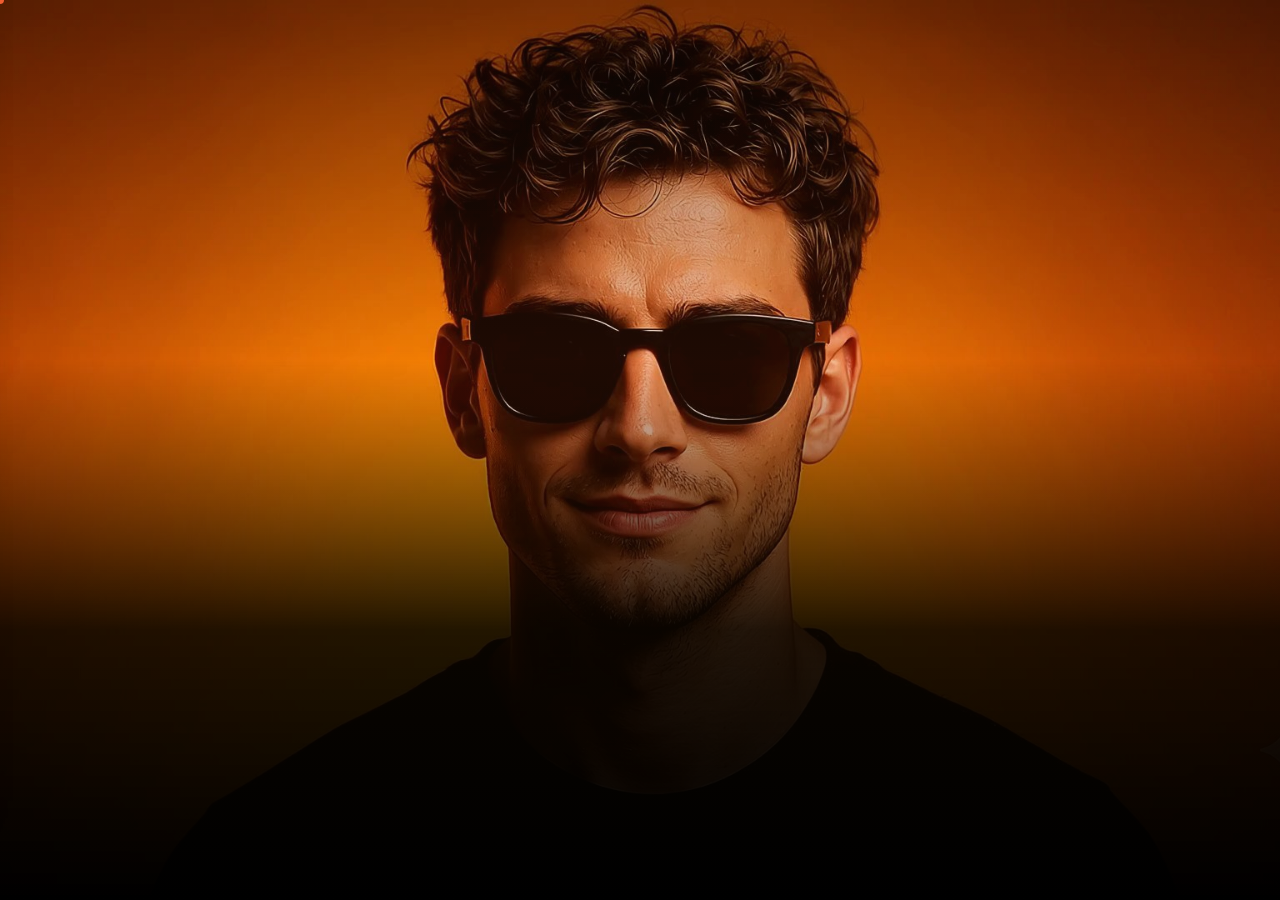
==== projects.html @ 96fbacb5 "Restore interactive live preview iframes for ScriptBazar Marketplace and Ganesh Portfolio cards" ====
<!DOCTYPE html>
<html lang="en">
<head>
    <meta charset="UTF-8">
    <meta name="viewport" content="width=device-width, initial-scale=1.0">
    <meta http-equiv="Content-Security-Policy" content="upgrade-insecure-requests">
    <meta name="theme-color" content="#f15d31">
    <title>All Projects & Engineering Archive — Ganesh Kumar | Full-Stack & UI/UX Specialist</title>
    
    <!-- Meta Descriptions & SEO -->
    <meta name="description" content="Explore the full engineering project archive of Ganesh Kumar (@scriptbazar). Featuring Next.js 15 Web Apps, Mobile Android Apps, E-Commerce Systems, and AI Utilities.">
    <meta name="author" content="Ganesh Kumar">
    <link rel="canonical" href="https://ganeshkumar-delta.vercel.app/projects.html">

    <!-- Open Graph / Social Media -->
    <meta property="og:type" content="website">
    <meta property="og:url" content="https://ganeshkumar-delta.vercel.app/projects.html">
    <meta property="og:title" content="All Projects & Engineering Archive — Ganesh Kumar">
    <meta property="og:description" content="Browse full-stack web platforms, mobile apps, e-commerce stores, and AI tools built by Ganesh Kumar.">
    <meta property="og:image" content="https://avatars.githubusercontent.com/u/118677513?v=4">

    <!-- Favicon -->
    <link rel="icon" href="data:image/svg+xml,<svg xmlns=%22http://www.w3.org/2000/svg%22 viewBox=%220 0 100 100%22><text y=%22.9em%22 font-size=%2290%22>🚀</text></svg>">
    <link rel="manifest" href="manifest.json">

    <!-- DNS Prefetch & Preconnect for High Performance -->
    <link rel="preconnect" href="https://fonts.googleapis.com">
    <link rel="preconnect" href="https://fonts.gstatic.com" crossorigin>
    <link href="https://fonts.googleapis.com/css2?family=Fira+Code:wght@400;500;600&family=Inter:wght@300;400;500;600;700&family=Oswald:wght@500;600;700&display=swap" rel="stylesheet">
    
    <!-- Main Design System Stylesheet -->
    <link rel="stylesheet" href="style.css">
</head>
<body>
    <!-- Top Canvas Frame Preloader Progress Bar -->
    <div id="frame-progress-bar"></div>

    <!-- Background Animation Layer -->
    <div class="animation-container">
        <canvas id="scroll-canvas"></canvas>
        <div class="bg-overlay"></div>
    </div>
    
    <!-- Custom Glowing Cursor -->
    <div class="custom-cursor-dot" id="cursor-dot"></div>
    <div class="custom-cursor-ring" id="cursor-ring">
        <span class="cursor-text" id="cursor-text">VIEW</span>
    <!-- Mobile Navigation Drawer -->
    <div class="mobile-nav-drawer" id="mobile-nav-drawer">
        <div class="mobile-drawer-header">
            <span class="drawer-logo">GANESHDEV</span>
            <button class="close-drawer-btn" id="close-drawer-btn" aria-label="Close Menu">&times;</button>
        </div>
        <div class="mobile-drawer-links">
            <a href="index.html#about" class="mobile-link"><svg viewBox="0 0 24 24"><path d="M20 21v-2a4 4 0 0 0-4-4H8a4 4 0 0 0-4 4v2"/><circle cx="12" cy="7" r="4"/></svg> About</a>
            <a href="index.html#services" class="mobile-link"><svg viewBox="0 0 24 24"><polygon points="12 2 2 7 12 12 22 7 12 2"/><polyline points="2 17 12 22 22 17"/><polyline points="2 12 12 17 22 12"/></svg> Services</a>
            <a href="index.html#skills" class="mobile-link"><svg viewBox="0 0 24 24"><polyline points="16 18 22 12 16 6"/><polyline points="8 6 2 12 8 18"/></svg> Skills</a>
            <a href="projects.html" class="mobile-link"><svg viewBox="0 0 24 24"><rect x="2" y="7" width="20" height="14" rx="2" ry="2"/><path d="M16 21V5a2 2 0 0 0-2-2h-4a2 2 0 0 0-2 2v16"/></svg> Projects</a>
            <a href="index.html#testimonials" class="mobile-link"><svg viewBox="0 0 24 24"><polygon points="12 2 15.09 8.26 22 9.27 17 14.14 18.18 21.02 12 17.77 5.82 21.02 7 14.14 2 9.27 8.91 8.26 12 2"/></svg> Testimonials</a>
            <a href="index.html#faq" class="mobile-link"><svg viewBox="0 0 24 24"><circle cx="12" cy="12" r="10"/><path d="M9.09 9a3 3 0 0 1 5.83 1c0 2-3 3-3 3"/><line x1="12" y1="17" x2="12.01" y2="17"/></svg> FAQ</a>
            <a href="index.html#contact" class="mobile-link"><svg viewBox="0 0 24 24"><path d="M4 4h16c1.1 0 2 .9 2 2v12c0 1.1-.9 2-2 2H4c-1.1 0-2-.9-2-2V6c0-1.1.9-2 2-2z"/><polyline points="22,6 12,13 2,6"/></svg> Contact</a>
        </div>
        <div style="margin-top: 2rem; padding-bottom: 2.5rem; display:flex; flex-direction:column; gap:1rem;">
            <a href="index.html#resume" class="btn btn-outline" id="mobile-resume-btn">Resume 📄</a>
            <button class="btn btn-primary open-modal-btn">Start a Project <span class="arrow">↗</span></button>
        </div>
    </div>

    <!-- Main Scrollable Content -->
    <main class="content">
        <!-- Navbar -->
        <nav class="navbar">
            <a href="index.html" class="logo">GANESHDEV</a>
            <div class="nav-pill">
                <a href="index.html#about" class="nav-link">About</a>
                <a href="index.html#services" class="nav-link">Services</a>
                <a href="index.html#skills" class="nav-link">Skills</a>
                <a href="projects.html" class="nav-link active">Projects</a>
                <a href="index.html#testimonials" class="nav-link">Testimonials</a>
                <a href="index.html#faq" class="nav-link">FAQ</a>
                <a href="index.html#contact" class="nav-link">Contact</a>
            </div>
            <div class="nav-actions">
                <a href="#resume" class="btn btn-outline magnetic-btn" id="resume-btn">Resume 📄</a>
                <button class="btn btn-primary open-modal-btn magnetic-btn">Start a Project <span class="arrow">↗</span></button>
                <button class="hamburger-btn" id="hamburger-btn" aria-label="Toggle Mobile Navigation">
                    <span></span><span></span><span></span>
                </button>
            </div>
        </nav>

        <!-- Projects Page Hero Section -->
        <section class="hero" style="margin-bottom: 2rem; padding-bottom: 2rem; text-align: center;">
            <div class="hero-top-text" style="text-align: center; margin-left: 0;">Engineering Archive</div>
            <h1 class="huge-title" style="font-size: clamp(3rem, 7vw, 5.5rem); margin-bottom: 1.5rem;">
                All Client Projects & <br><span class="gradient-text">Play Store Apps</span>
            </h1>
            <p style="max-width: 780px; margin: 0 auto 2.5rem auto; font-size: 1.15rem; color: #a1a1aa; line-height: 1.7;">
                Explore the complete production archive of <strong>16+ Web, Mobile & Chrome Extension Applications</strong> published by <strong>Ganesh Kumar (@scriptbazar)</strong>. Featuring official Chrome Web Store Extensions, Google Play Store Android Apps, and Next.js AI Platforms.
            </p>
            <div style="display: flex; justify-content: center; gap: 1rem; flex-wrap: wrap;">
                <a href="index.html" class="btn btn-outline magnetic-btn">← Back to Homepage</a>
                <a href="https://play.google.com/store/apps/dev?id=5426439440976989701" target="_blank" class="btn btn-primary magnetic-btn" style="text-decoration: none;">▶ Play Store Dev Profile ↗</a>
            </div>
        </section>

        <!-- Main Dedicated Projects Section -->
        <section id="projects-archive" class="projects-section" style="padding-top: 1rem;">
            <!-- Category Filter Tabs -->
            <div class="filter-container">
                <button class="filter-btn active" data-filter="all">All Projects</button>
                <button class="filter-btn" data-filter="web">Web Platforms</button>
                <button class="filter-btn" data-filter="extension">Chrome Extensions</button>
                <button class="filter-btn" data-filter="ecommerce">E-Commerce</button>
                <button class="filter-btn" data-filter="mobile">Mobile Apps</button>
                <button class="filter-btn" data-filter="ai">AI & Utilities</button>
            </div>

            <!-- Full Projects Archive Grid (10 Per Page Dynamic Pagination) -->
            <div class="projects-grid" id="paginated-projects-grid">
                <!-- Project: UniversalPay -->
                <div class="project-card tilt-card" data-category="web ecommerce">
                    <a href="https://universalpay-psi.vercel.app/" target="_blank" rel="noopener noreferrer" class="project-image-wrapper" style="background: linear-gradient(135deg, #0e7490, #1e1b4b); text-decoration: none;">
                        <div class="browser-mockup">
                            <div class="browser-header">
                                <div class="dots">
                                    <span class="dot-red"></span>
                                    <span class="dot-yellow"></span>
                                    <span class="dot-green"></span>
                                </div>
                                <div class="address-bar">https://universalpay-psi.vercel.app/</div>
                                <span class="external-link-btn">↗</span>
                            </div>
                            <div class="iframe-container">
                                <iframe src="https://universalpay-psi.vercel.app/" title="UniversalPay Payment Gateway Preview" loading="lazy" referrerpolicy="no-referrer" sandbox="allow-scripts allow-forms allow-popups allow-same-origin"></iframe>
                            </div>
                        </div>
                    </a>
                    <div class="project-info">
                        <h3><a href="https://universalpay-psi.vercel.app/" target="_blank" rel="noopener noreferrer" style="color: inherit; text-decoration: none;">UniversalPay — Hybrid Web3 & UPI Payment Gateway <span style="font-size: 1.2rem; color: #06b6d4;">↗</span></a></h3>
                        <p>Hybrid third-party payment gateway platform connecting Indian UPI payment rails (Paytm, PhonePe, GPay) with global crypto settlements (USDT, BTC, ETH).</p>
                        <span class="pill">Web3 & FinTech Payment Gateway</span>
                        <button class="btn-case-study" data-project="universalpay">View Case Study ↗</button>
                    </div>
                </div>

                <!-- Project: ScriptBazar -->
                <div class="project-card tilt-card" data-category="web ecommerce">
                    <a href="https://script-bazar.vercel.app/" target="_blank" rel="noopener noreferrer" class="project-image-wrapper" style="background: linear-gradient(135deg, #312e81, #1e1b4b); text-decoration: none;">
                        <div class="browser-mockup">
                            <div class="browser-header">
                                <div class="dots">
                                    <span class="dot-red"></span>
                                    <span class="dot-yellow"></span>
                                    <span class="dot-green"></span>
                                </div>
                                <div class="address-bar">https://script-bazar.vercel.app/</div>
                                <span class="external-link-btn">↗</span>
                            </div>
                            <div class="iframe-container">
                                <iframe src="https://script-bazar.vercel.app/" title="ScriptBazar Marketplace Preview" loading="lazy" referrerpolicy="no-referrer" sandbox="allow-scripts allow-forms allow-popups allow-same-origin"></iframe>
                            </div>
                        </div>
                    </a>
                    <div class="project-info">
                        <h3><a href="https://script-bazar.vercel.app/" target="_blank" rel="noopener noreferrer" style="color: inherit; text-decoration: none;">ScriptBazar — Source Code & Digital Store <span style="font-size: 1.2rem; color: #a855f7;">↗</span></a></h3>
                        <p>Digital marketplace & platform for premium developer scripts, web application source code, UI templates, and web assets.</p>
                        <span class="pill">E-Commerce & Digital Marketplace</span>
                        <button class="btn-case-study" data-project="scriptbazar-store">View Case Study ↗</button>
                    </div>
                </div>

                <!-- Project: Simple Invoice Generator -->
                <div class="project-card tilt-card" data-category="web ecommerce">
                    <a href="https://simpleinvoicegenerator-two.vercel.app/" target="_blank" rel="noopener noreferrer" class="project-image-wrapper" style="background: linear-gradient(135deg, #0f172a, #1e293b); text-decoration: none;">
                        <div class="browser-mockup">
                            <div class="browser-header">
                                <div class="dots">
                                    <span class="dot-red"></span>
                                    <span class="dot-yellow"></span>
                                    <span class="dot-green"></span>
                                </div>
                                <div class="address-bar">https://simpleinvoicegenerator-two.vercel.app/</div>
                                <span class="external-link-btn">↗</span>
                            </div>
                            <div class="iframe-container">
                                <iframe src="https://simpleinvoicegenerator-two.vercel.app/" title="Simple Invoice Generator Preview" loading="lazy" referrerpolicy="no-referrer" sandbox="allow-scripts allow-forms allow-popups allow-same-origin"></iframe>
                            </div>
                        </div>
                    </a>
                    <div class="project-info">
                        <h3><a href="https://simpleinvoicegenerator-two.vercel.app/" target="_blank" rel="noopener noreferrer" style="color: inherit; text-decoration: none;">Simple Invoice Generator — Billing & PDF Web App <span style="font-size: 1.2rem; color: #38bdf8;">↗</span></a></h3>
                        <p>Fast online invoice & receipt generator with instant PDF download, client management, tax calculation, and clean billing UI.</p>
                        <span class="pill">Web App & Finance</span>
                        <button class="btn-case-study" data-project="simple-invoice">View Case Study ↗</button>
                    </div>
                </div>

                <!-- Project 1: Toolify AI Web -->
                <div class="project-card tilt-card" data-category="web ai">
                    <a href="https://toolifyai.vercel.app/" target="_blank" rel="noopener noreferrer" class="project-image-wrapper" style="background: linear-gradient(135deg, #1e1b4b, #312e81); text-decoration: none;">
                        <div class="browser-mockup">
                            <div class="browser-header">
                                <div class="dots">
                                    <span class="dot-red"></span>
                                    <span class="dot-yellow"></span>
                                    <span class="dot-green"></span>
                                </div>
                                <div class="address-bar">https://toolifyai.vercel.app/</div>
                                <span class="external-link-btn">↗</span>
                            </div>
                            <div class="iframe-container">
                                <iframe src="https://toolifyai.vercel.app/" title="ToolifyAI Platform Preview" loading="lazy" referrerpolicy="no-referrer" sandbox="allow-scripts allow-forms allow-popups allow-same-origin"></iframe>
                            </div>
                        </div>
                    </a>
                    <div class="project-info">
                        <h3><a href="https://toolifyai.vercel.app/" target="_blank" rel="noopener noreferrer" style="color: inherit; text-decoration: none;">Toolify AI — Utilities Platform <span style="font-size: 1.2rem; color: #f15d31;">↗</span></a></h3>
                        <p>160+ Next-Gen AI & Web Utilities — Free AI generators, developer utilities, PDF & image tools.</p>
                        <span class="pill">AI & Web Development</span>
                        <button class="btn-case-study" data-project="toolify-web">View Case Study ↗</button>
                    </div>
                </div>

                <!-- Project 2: Ganesh Portfolio v2.0 -->
                <div class="project-card tilt-card" data-category="web">
                    <a href="https://ganeshkumar-delta.vercel.app/" target="_blank" rel="noopener noreferrer" class="project-image-wrapper" style="background: linear-gradient(135deg, #18181b, #09090b); text-decoration: none;">
                        <div class="browser-mockup">
                            <div class="browser-header">
                                <div class="dots">
                                    <span class="dot-red"></span>
                                    <span class="dot-yellow"></span>
                                    <span class="dot-green"></span>
                                </div>
                                <div class="address-bar">https://ganeshkumar-delta.vercel.app/</div>
                                <span class="external-link-btn">↗</span>
                            </div>
                            <div class="iframe-container">
                                <iframe src="https://ganeshkumar-delta.vercel.app/" title="Ganesh Portfolio v2.0 Live Preview" loading="lazy" referrerpolicy="no-referrer" sandbox="allow-scripts allow-forms allow-popups allow-same-origin"></iframe>
                            </div>
                        </div>
                    </a>
                    <div class="project-info">
                        <h3><a href="https://ganeshkumar-delta.vercel.app/" target="_blank" rel="noopener noreferrer" style="color: inherit; text-decoration: none;">Ganesh Portfolio v2.0 Engine <span style="font-size: 1.2rem; color: #f15d31;">↗</span></a></h3>
                        <p>Ultra-fast glassmorphic developer portfolio built with PWA offline caching, custom GPU animations, and 100/100 Google Web Vitals.</p>
                        <span class="pill">Web Development & PWA</span>
                        <button class="btn-case-study" data-project="ganesh-portfolio">View Case Study ↗</button>
                    </div>
                </div>

                <!-- Project 3: Mashala Ghar -->
                <div class="project-card tilt-card" data-category="web ecommerce">
                    <a href="https://mashalaghar.vercel.app/" target="_blank" rel="noopener noreferrer" class="project-image-wrapper" style="background: linear-gradient(135deg, #431407, #180501); text-decoration: none;">
                        <div class="browser-mockup">
                            <div class="browser-header">
                                <div class="dots">
                                    <span class="dot-red"></span>
                                    <span class="dot-yellow"></span>
                                    <span class="dot-green"></span>
                                </div>
                                <div class="address-bar">https://mashalaghar.vercel.app/</div>
                                <span class="external-link-btn">↗</span>
                            </div>
                            <div class="iframe-container">
                                <iframe src="https://mashalaghar.vercel.app/" title="Mashala Ghar Web App Preview" loading="lazy" referrerpolicy="no-referrer" sandbox="allow-scripts allow-forms allow-popups allow-same-origin"></iframe>
                            </div>
                        </div>
                    </a>
                    <div class="project-info">
                        <h3><a href="https://mashalaghar.vercel.app/" target="_blank" rel="noopener noreferrer" style="color: inherit; text-decoration: none;">Mashala Ghar — E-Commerce & Food Web App <span style="font-size: 1.2rem; color: #f15d31;">↗</span></a></h3>
                        <p>Ultra-fast E-Commerce & Food ordering web application built with TypeScript, modern glassmorphism design, and instant checkout.</p>
                        <span class="pill">E-Commerce & Full-Stack</span>
                        <button class="btn-case-study" data-project="mashala-ghar">View Case Study ↗</button>
                    </div>
                </div>

                <!-- Project 4: M.R. Co-Spice -->
                <div class="project-card tilt-card" data-category="web ecommerce">
                    <a href="https://m-r-co-spice.vercel.app/" target="_blank" rel="noopener noreferrer" class="project-image-wrapper" style="background: linear-gradient(135deg, #7c2d12, #1c0500); text-decoration: none;">
                        <div class="browser-mockup">
                            <div class="browser-header">
                                <div class="dots">
                                    <span class="dot-red"></span>
                                    <span class="dot-yellow"></span>
                                    <span class="dot-green"></span>
                                </div>
                                <div class="address-bar">https://m-r-co-spice.vercel.app/</div>
                                <span class="external-link-btn">↗</span>
                            </div>
                            <div class="iframe-container">
                                <iframe src="https://m-r-co-spice.vercel.app/" title="M.R. Co-Spice Web Platform Preview" loading="lazy" referrerpolicy="no-referrer" sandbox="allow-scripts allow-forms allow-popups allow-same-origin"></iframe>
                            </div>
                        </div>
                    </a>
                    <div class="project-info">
                        <h3><a href="https://m-r-co-spice.vercel.app/" target="_blank" rel="noopener noreferrer" style="color: inherit; text-decoration: none;">M.R. Co-Spice — Premium Spices E-Commerce <span style="font-size: 1.2rem; color: #f15d31;">↗</span></a></h3>
                        <p>Enterprise Spices & Organic Foods E-Commerce web system with interactive product showcase, cart management, and seamless order checkout.</p>
                        <span class="pill">E-Commerce & Web Platform</span>
                        <button class="btn-case-study" data-project="mr-co-spice">View Case Study ↗</button>
                    </div>
                </div>

                <!-- Project 5: Toolify AI Android App -->
                <div class="project-card tilt-card" data-category="mobile ai">
                    <a href="https://play.google.com/store/apps/details?id=com.toolifyai.official.app" target="_blank" rel="noopener noreferrer" class="project-image-wrapper" style="background: linear-gradient(135deg, #064e3b, #022c22); text-decoration: none;">
                        <div class="phone-mockup">
                            <div class="phone-speaker"></div>
                            <div class="phone-screen-content">
                                <div>
                                    <div class="phone-app-icon">🤖</div>
                                    <div class="phone-app-title">Toolify AI</div>
                                    <div class="phone-app-developer">Official Android App</div>
                                </div>
                                <div class="phone-store-badge">
                                    <span>▶</span> Google Play Store
                                </div>
                                <div class="phone-install-btn">
                                    <span>Get on Play Store</span> ↗
                                </div>
                            </div>
                        </div>
                    </a>
                    <div class="project-info">
                        <h3><a href="https://play.google.com/store/apps/details?id=com.toolifyai.official.app" target="_blank" rel="noopener noreferrer" style="color: inherit; text-decoration: none;">Toolify AI — Official Android App <span style="font-size: 1.2rem; color: #10b981;">↗</span></a></h3>
                        <p>160+ Free AI Generators & Utilities on Android — Instant mobile access to smart developer tools.</p>
                        <span class="pill">Mobile App Development</span>
                        <button class="btn-case-study" data-project="toolify-app">View Case Study ↗</button>
                    </div>
                </div>

                <!-- Project 6: HabitFlow App -->
                <div class="project-card tilt-card" data-category="mobile">
                    <a href="https://play.google.com/store/apps/details?id=com.habittracker.scriptbazar.app" target="_blank" rel="noopener noreferrer" class="project-image-wrapper" style="background: linear-gradient(135deg, #1e1b4b, #311b92); text-decoration: none;">
                        <div class="phone-mockup">
                            <div class="phone-speaker"></div>
                            <div class="phone-screen-content">
                                <div>
                                    <div class="phone-app-icon" style="background: linear-gradient(135deg, #6366f1, #4f46e5);">🔥</div>
                                    <div class="phone-app-title">HabitFlow</div>
                                    <div class="phone-app-developer">Habit Tracker App</div>
                                </div>
                                <div class="phone-store-badge">
                                    <span>▶</span> Google Play Store
                                </div>
                                <div class="phone-install-btn" style="background: #4f46e5;">
                                    <span>Get on Play Store</span> ↗
                                </div>
                            </div>
                        </div>
                    </a>
                    <div class="project-info">
                        <h3><a href="https://play.google.com/store/apps/details?id=com.habittracker.scriptbazar.app" target="_blank" rel="noopener noreferrer" style="color: inherit; text-decoration: none;">HabitFlow — Habit Tracker & Consistency App <span style="font-size: 1.2rem; color: #6366f1;">↗</span></a></h3>
                        <p>Consistency building & daily habit tracking Android app with streak analytics, smart reminders, and offline cloud sync.</p>
                        <span class="pill">Mobile App & Productivity</span>
                        <button class="btn-case-study" data-project="habitflow">View Case Study ↗</button>
                    </div>
                </div>

                <!-- Project 7: SpendWise App -->
                <div class="project-card tilt-card" data-category="mobile">
                    <a href="https://play.google.com/store/apps/details?id=com.spendwise.scriptbazar.app" target="_blank" rel="noopener noreferrer" class="project-image-wrapper" style="background: linear-gradient(135deg, #065f46, #022c22); text-decoration: none;">
                        <div class="phone-mockup">
                            <div class="phone-speaker"></div>
                            <div class="phone-screen-content">
                                <div>
                                    <div class="phone-app-icon" style="background: linear-gradient(135deg, #10b981, #059669);">💳</div>
                                    <div class="phone-app-title">SpendWise</div>
                                    <div class="phone-app-developer">Expense Tracker</div>
                                </div>
                                <div class="phone-store-badge">
                                    <span>▶</span> Google Play Store
                                </div>
                                <div class="phone-install-btn" style="background: #059669;">
                                    <span>Get on Play Store</span> ↗
                                </div>
                            </div>
                        </div>
                    </a>
                    <div class="project-info">
                        <h3><a href="https://play.google.com/store/apps/details?id=com.spendwise.scriptbazar.app" target="_blank" rel="noopener noreferrer" style="color: inherit; text-decoration: none;">SpendWise — Personal Expense Manager <span style="font-size: 1.2rem; color: #10b981;">↗</span></a></h3>
                        <p>Personal finance tracking app with category charts, monthly budgeting goals, recurring bills management, and multi-currency support.</p>
                        <span class="pill">Mobile App & Finance</span>
                        <button class="btn-case-study" data-project="spendwise">View Case Study ↗</button>
                    </div>
                </div>

                <!-- Project 8: Geeta Saar App -->
                <div class="project-card tilt-card" data-category="mobile">
                    <a href="https://play.google.com/store/apps/details?id=com.geetasaar.scriptbazar.app" target="_blank" rel="noopener noreferrer" class="project-image-wrapper" style="background: linear-gradient(135deg, #7c2d12, #451a03); text-decoration: none;">
                        <div class="phone-mockup">
                            <div class="phone-speaker"></div>
                            <div class="phone-screen-content">
                                <div>
                                    <div class="phone-app-icon" style="background: linear-gradient(135deg, #f59e0b, #d97706);">🕉️</div>
                                    <div class="phone-app-title">Geeta Saar</div>
                                    <div class="phone-app-developer">Daily Shlok & Meaning</div>
                                </div>
                                <div class="phone-store-badge">
                                    <span>▶</span> Google Play Store
                                </div>
                                <div class="phone-install-btn" style="background: #d97706;">
                                    <span>Get on Play Store</span> ↗
                                </div>
                            </div>
                        </div>
                    </a>
                    <div class="project-info">
                        <h3><a href="https://play.google.com/store/apps/details?id=com.geetasaar.scriptbazar.app" target="_blank" rel="noopener noreferrer" style="color: inherit; text-decoration: none;">Geeta Saar — Daily Shlok & Meaning App <span style="font-size: 1.2rem; color: #f59e0b;">↗</span></a></h3>
                        <p>Spiritual & educational Android app offering Shrimad Bhagavad Gita verses, audio recitation, Hindi/English translations, and daily bookmarking.</p>
                        <span class="pill">Mobile App & Lifestyle</span>
                        <button class="btn-case-study" data-project="geeta-saar">View Case Study ↗</button>
                    </div>
                </div>

                <!-- Project 9: Animation Hub App -->
                <div class="project-card tilt-card" data-category="mobile web">
                    <a href="https://play.google.com/store/apps/details?id=com.animationhub.scriptbazar.app" target="_blank" rel="noopener noreferrer" class="project-image-wrapper" style="background: linear-gradient(135deg, #701a75, #4c0519); text-decoration: none;">
                        <div class="phone-mockup">
                            <div class="phone-speaker"></div>
                            <div class="phone-screen-content">
                                <div>
                                    <div class="phone-app-icon" style="background: linear-gradient(135deg, #c084fc, #a855f7);">✨</div>
                                    <div class="phone-app-title">Animation Hub</div>
                                    <div class="phone-app-developer">Developer Motion Library</div>
                                </div>
                                <div class="phone-store-badge">
                                    <span>▶</span> Google Play Store
                                </div>
                                <div class="phone-install-btn" style="background: #a855f7;">
                                    <span>Get on Play Store</span> ↗
                                </div>
                            </div>
                        </div>
                    </a>
                    <div class="project-info">
                        <h3><a href="https://play.google.com/store/apps/details?id=com.animationhub.scriptbazar.app" target="_blank" rel="noopener noreferrer" style="color: inherit; text-decoration: none;">Animation Hub — Loaders & Motion Library <span style="font-size: 1.2rem; color: #c084fc;">↗</span></a></h3>
                        <p>Developer motion UI toolkit featuring 100+ CSS, Lottie & WebGL loading animations with instant code snippet exporter.</p>
                        <span class="pill">UI/UX & Developer Tools</span>
                        <button class="btn-case-study" data-project="animation-hub">View Case Study ↗</button>
                    </div>
                </div>

                <!-- Project 10: ContactSync App -->
                <div class="project-card tilt-card" data-category="mobile">
                    <a href="https://play.google.com/store/apps/details?id=com.ContactSync.scriptbazar.app" target="_blank" rel="noopener noreferrer" class="project-image-wrapper" style="background: linear-gradient(135deg, #1e293b, #0f172a); text-decoration: none;">
                        <div class="phone-mockup">
                            <div class="phone-speaker"></div>
                            <div class="phone-screen-content">
                                <div>
                                    <div class="phone-app-icon" style="background: linear-gradient(135deg, #38bdf8, #0284c7);">📇</div>
                                    <div class="phone-app-title">ContactSync</div>
                                    <div class="phone-app-developer">Import & Export Utility</div>
                                </div>
                                <div class="phone-store-badge">
                                    <span>▶</span> Google Play Store
                                </div>
                                <div class="phone-install-btn" style="background: #0284c7;">
                                    <span>Get on Play Store</span> ↗
                                </div>
                            </div>
                        </div>
                    </a>
                    <div class="project-info">
                        <h3><a href="https://play.google.com/store/apps/details?id=com.ContactSync.scriptbazar.app" target="_blank" rel="noopener noreferrer" style="color: inherit; text-decoration: none;">ContactSync — Import & Export Utility <span style="font-size: 1.2rem; color: #38bdf8;">↗</span></a></h3>
                        <p>Fast contacts backup, VCF/CSV converter, and cross-platform contacts transfer utility for Android users.</p>
                        <span class="pill">Mobile Utility & Tools</span>
                        <button class="btn-case-study" data-project="contactsync">View Case Study ↗</button>
                    </div>
                </div>

                <!-- Project 11: NoteFlow App -->
                <div class="project-card tilt-card" data-category="mobile ai">
                    <a href="https://play.google.com/store/apps/details?id=com.noteflow.android.app" target="_blank" rel="noopener noreferrer" class="project-image-wrapper" style="background: linear-gradient(135deg, #1e3a8a, #0f172a); text-decoration: none;">
                        <div class="phone-mockup">
                            <div class="phone-speaker"></div>
                            <div class="phone-screen-content">
                                <div>
                                    <div class="phone-app-icon" style="background: linear-gradient(135deg, #60a5fa, #2563eb);">📝</div>
                                    <div class="phone-app-title">NoteFlow</div>
                                    <div class="phone-app-developer">Private AI Notes App</div>
                                </div>
                                <div class="phone-store-badge">
                                    <span>▶</span> Google Play Store
                                </div>
                                <div class="phone-install-btn" style="background: #2563eb;">
                                    <span>Get on Play Store</span> ↗
                                </div>
                            </div>
                        </div>
                    </a>
                    <div class="project-info">
                        <h3><a href="https://play.google.com/store/apps/details?id=com.noteflow.android.app" target="_blank" rel="noopener noreferrer" style="color: inherit; text-decoration: none;">NoteFlow — Private AI Notes App <span style="font-size: 1.2rem; color: #60a5fa;">↗</span></a></h3>
                        <p>Encrypted Android note-taking app featuring Markdown editing, AI text summaries, tag organization, and biometrics lock.</p>
                        <span class="pill">Mobile App & Productivity</span>
                        <button class="btn-case-study" data-project="noteflow">View Case Study ↗</button>
                    </div>
                </div>

                <!-- Project 15: ColorPro Extension -->
                <div class="project-card tilt-card" data-category="web extension ai">
                    <a href="https://chromewebstore.google.com/detail/npfhebodccjmikigpgndgibenaijpgpo" target="_blank" rel="noopener noreferrer" class="project-image-wrapper" style="background: linear-gradient(135deg, #1e1b4b, #312e81); text-decoration: none;">
                        <div class="extension-mockup" style="display: flex; flex-direction: column; height: 100%; width: 100%; padding: 1.5rem; justify-content: space-between; box-sizing: border-box;">
                            <div style="display: flex; align-items: center; justify-content: space-between;">
                                <div style="display: flex; align-items: center; gap: 0.4rem; background: rgba(255,255,255,0.08); padding: 0.35rem 0.75rem; border-radius: 2rem; border: 1px solid rgba(255,255,255,0.15); font-size: 0.75rem; color: #cbd5e1;">
                                    <svg width="14" height="14" viewBox="0 0 24 24" fill="none" stroke="currentColor" stroke-width="2" stroke-linecap="round" stroke-linejoin="round" style="display:inline-block; vertical-align:middle;">
                                        <circle cx="12" cy="12" r="10"></circle>
                                        <circle cx="12" cy="12" r="4"></circle>
                                        <line x1="21.17" y1="8" x2="12" y2="8"></line>
                                        <line x1="3.95" y1="6.06" x2="8.54" y2="14"></line>
                                        <line x1="10.88" y1="21.94" x2="15.46" y2="14"></line>
                                    </svg>
                                    <span>Chrome Web Store</span>
                                </div>
                                <span style="font-size: 0.75rem; color: #22c55e; background: rgba(34,197,94,0.12); padding: 0.2rem 0.6rem; border-radius: 1rem; border: 1px solid rgba(34,197,94,0.3); font-weight: 600;">Official Extension</span>
                            </div>
                            <div style="text-align: center; margin: 0.8rem 0;">
                                <div style="width: 64px; height: 64px; margin: 0 auto 0.6rem; background: linear-gradient(135deg, #ec4899, #8b5cf6, #3b82f6); border-radius: 1.2rem; display: flex; align-items: center; justify-content: center; font-size: 2rem; box-shadow: 0 10px 25px rgba(236,72,153,0.35); border: 2px solid rgba(255,255,255,0.2);">
                                    🎨
                                </div>
                                <div style="font-size: 1.15rem; font-weight: 700; color: #fff; letter-spacing: -0.02em;">ColorPro</div>
                                <div style="font-size: 0.8rem; color: #94a3b8; margin-top: 0.2rem;">Advanced Color Picker &amp; Page Analyzer</div>
                            </div>
                            <div style="background: linear-gradient(135deg, #ec4899, #8b5cf6); color: #fff; padding: 0.65rem 1rem; border-radius: 0.75rem; font-size: 0.82rem; font-weight: 600; text-align: center; display: flex; align-items: center; justify-content: center; gap: 0.4rem; box-shadow: 0 4px 15px rgba(236,72,153,0.3);">
                                <span>Get on Web Store</span> ↗
                            </div>
                        </div>
                    </a>
                    <div class="project-info">
                        <h3><a href="https://chromewebstore.google.com/detail/npfhebodccjmikigpgndgibenaijpgpo" target="_blank" rel="noopener noreferrer" style="color: inherit; text-decoration: none;">ColorPro — Advanced Color Picker &amp; Page Analyzer <span style="font-size: 1.2rem; color: #ec4899;">↗</span></a></h3>
                        <p>All-in-one developer &amp; designer toolkit for sampling colors, DOM element inspection, WCAG 2.1 contrast checking, and live CSS gradient creation.</p>
                        <span class="pill">Chrome Extension • Developer Tools</span>
                        <button class="btn-case-study" data-project="colorpro-extension">View Details ↗</button>
                    </div>
                </div>

                <!-- Project 16: FlowAuto Pro Extension -->
                <div class="project-card tilt-card" data-category="web extension ai">
                    <a href="https://chromewebstore.google.com/detail/fdmmdfebhcpljalclnalknkngllchcii" target="_blank" rel="noopener noreferrer" class="project-image-wrapper" style="background: linear-gradient(135deg, #064e3b, #022c22); text-decoration: none;">
                        <div class="extension-mockup" style="display: flex; flex-direction: column; height: 100%; width: 100%; padding: 1.5rem; justify-content: space-between; box-sizing: border-box;">
                            <div style="display: flex; align-items: center; justify-content: space-between;">
                                <div style="display: flex; align-items: center; gap: 0.4rem; background: rgba(255,255,255,0.08); padding: 0.35rem 0.75rem; border-radius: 2rem; border: 1px solid rgba(255,255,255,0.15); font-size: 0.75rem; color: #cbd5e1;">
                                    <svg width="14" height="14" viewBox="0 0 24 24" fill="none" stroke="currentColor" stroke-width="2" stroke-linecap="round" stroke-linejoin="round" style="display:inline-block; vertical-align:middle;">
                                        <circle cx="12" cy="12" r="10"></circle>
                                        <circle cx="12" cy="12" r="4"></circle>
                                        <line x1="21.17" y1="8" x2="12" y2="8"></line>
                                        <line x1="3.95" y1="6.06" x2="8.54" y2="14"></line>
                                        <line x1="10.88" y1="21.94" x2="15.46" y2="14"></line>
                                    </svg>
                                    <span>Chrome Web Store</span>
                                </div>
                                <span style="font-size: 0.75rem; color: #10b981; background: rgba(16,185,129,0.12); padding: 0.2rem 0.6rem; border-radius: 1rem; border: 1px solid rgba(16,185,129,0.3); font-weight: 600;">Official Extension</span>
                            </div>
                            <div style="text-align: center; margin: 0.8rem 0;">
                                <div style="width: 64px; height: 64px; margin: 0 auto 0.6rem; background: linear-gradient(135deg, #10b981, #059669, #047857); border-radius: 1.2rem; display: flex; align-items: center; justify-content: center; font-size: 2rem; box-shadow: 0 10px 25px rgba(16,185,129,0.35); border: 2px solid rgba(255,255,255,0.2);">
                                    ⚡
                                </div>
                                <div style="font-size: 1.15rem; font-weight: 700; color: #fff; letter-spacing: -0.02em;">FlowAuto Pro</div>
                                <div style="font-size: 0.8rem; color: #94a3b8; margin-top: 0.2rem;">Bulk Generator for Flow AI</div>
                            </div>
                            <div style="background: linear-gradient(135deg, #10b981, #059669); color: #fff; padding: 0.65rem 1rem; border-radius: 0.75rem; font-size: 0.82rem; font-weight: 600; text-align: center; display: flex; align-items: center; justify-content: center; gap: 0.4rem; box-shadow: 0 4px 15px rgba(16,185,129,0.3);">
                                <span>Get on Web Store</span> ↗
                            </div>
                        </div>
                    </a>
                    <div class="project-info">
                        <h3><a href="https://chromewebstore.google.com/detail/fdmmdfebhcpljalclnalknkngllchcii" target="_blank" rel="noopener noreferrer" style="color: inherit; text-decoration: none;">FlowAuto Pro — Bulk Generator for Flow AI <span style="font-size: 1.2rem; color: #10b981;">↗</span></a></h3>
                        <p>High-speed bulk prompt queue automation engine for Google Flow AI with multi-tab parallel generation, multi-account quota failover, and auto-export.</p>
                        <span class="pill">Chrome Extension • AI Automation</span>
                        <button class="btn-case-study" data-project="flowauto-extension">View Details ↗</button>
                    </div>
                </div>
            </div>

            <!-- Dynamic Pagination Bar (10 Items Per Page Max) -->
            <div class="pagination-wrapper" id="projects-pagination">
                <div class="pagination-status" id="pagination-status">Showing 1–10 of 14 Projects</div>
                <div class="pagination-controls">
                    <button class="pagination-btn prev-btn" id="pagination-prev" disabled>◄ Prev</button>
                    <div class="pagination-pages" id="pagination-pages-list"></div>
                    <button class="pagination-btn next-btn" id="pagination-next">Next ►</button>
                </div>
            </div>
        </section>

        <!-- Footer -->
        <footer class="site-footer">
            <div class="footer-content">
                <p>&copy; 2026 Ganesh Kumar. All rights reserved.</p>
                <div class="footer-links">
                    <a href="https://linkedin.com" target="_blank">LinkedIn</a>
                    <a href="https://twitter.com" target="_blank">Twitter</a>
                    <a href="https://github.com/scriptbazar/" target="_blank">GitHub</a>
                    <a href="mailto:scriptbazar76@gmail.com">Email</a>
                </div>
            </div>
        </footer>
    </main>

    <!-- Hire Me Modal -->
    <div class="modal-overlay" id="hire-modal">
        <div class="modal-card">
            <button class="close-modal-btn" aria-label="Close Modal">&times;</button>
            <div class="modal-header">
                <span class="badge"><span class="dot"></span> Let's Work Together</span>
                <h2>Start Your Project</h2>
                <p>Fill out the details below and I will respond with a custom proposal within 24 hours.</p>
            </div>
            <form id="project-proposal-form" action="https://formspree.io/f/scriptbazar76@gmail.com" method="POST">
                <div class="form-group">
                    <label for="modal-name">Your Name</label>
                    <input type="text" id="modal-name" name="name" placeholder="John Doe" required>
                </div>
                <div class="form-group">
                    <label for="modal-email">Email Address</label>
                    <input type="email" id="modal-email" name="email" placeholder="john@example.com" required>
                </div>
                <div class="form-group">
                    <label for="modal-service">Service Needed</label>
                    <select id="modal-service" name="service" required>
                        <option value="Full-Stack Web App">Full-Stack Web Application</option>
                        <option value="Mobile App (Android/iOS)">Mobile App (Android/iOS)</option>
                        <option value="AI Integration & Automation">AI Integration & Automation</option>
                        <option value="UI/UX & Speed Optimization">UI/UX & Speed Optimization</option>
                    </select>
                </div>
                <div class="form-group">
                    <label>Estimated Budget</label>
                    <div class="chip-options">
                        <span class="chip active" tabindex="0" role="button" aria-pressed="true" data-value="$1,000 - $3,000">$1k - $3k</span>
                        <span class="chip" tabindex="0" role="button" aria-pressed="false" data-value="$3,000 - $5,000">$3k - $5k</span>
                        <span class="chip" tabindex="0" role="button" aria-pressed="false" data-value="$5,000+">$5k+</span>
                    </div>
                    <input type="hidden" id="modal-budget" name="budget" value="$1,000 - $3,000">
                </div>
                <div class="form-group">
                    <label for="modal-message">Project Description</label>
                    <textarea id="modal-message" name="message" rows="3" placeholder="Briefly describe your project requirements and timeline..." required></textarea>
                </div>
                <div style="display: flex; gap: 0.8rem; margin-top: 1.2rem; flex-wrap: wrap;">
                    <button type="submit" class="btn btn-primary modal-submit-btn" style="flex: 1; min-width: 180px;">Send Proposal 🚀</button>
                    <button type="button" id="modal-whatsapp-direct-btn" class="btn whatsapp-btn" style="flex: 1; min-width: 180px; display: inline-flex; align-items: center; justify-content: center; gap: 0.5rem; border-radius: 2rem; font-size: 0.92rem; text-decoration: none; cursor: pointer; border: none; padding: 0.8rem 1.2rem;">
                        <span>💬 Chat on WhatsApp ↗</span>
                    </button>
                </div>
            </form>
        </div>
    </div>

    <!-- Case Study Modal -->
    <div class="modal-overlay" id="case-study-modal">
        <div class="modal-card case-study-card">
            <button class="close-modal-btn" aria-label="Close Modal">&times;</button>
            <div id="case-study-content"></div>
        </div>
    </div>

    <!-- Toast Notification -->
    <div class="toast" id="toast-message">Message sent successfully! I will reply within 24 hours.</div>

    <!-- Bottom Floating Dock Bar Container (Side-by-Side in One Horizontal Line) -->
    <div class="bottom-dock-bar-container" id="bottom-dock-container">
        <!-- Floating Quick Action Dock -->
        <div class="floating-dock-wrapper" id="floating-dock">
            <a href="https://wa.me/91706008603?text=Hi%20Ganesh,%20I%20saw%20your%20portfolio%20and%20projects%20(like%20FlowAuto%20Pro%20/%20UniversalPay).%20I%20would%20like%20to%20discuss%20building%20a%20web/mobile%20app%20project%20with%20you." target="_blank" class="dock-item" title="Quick WhatsApp Chat">
                <span class="dock-icon">
                    <svg width="17" height="17" viewBox="0 0 24 24" fill="currentColor">
                        <path d="M17.472 14.382c-.301-.15-1.782-.88-2.059-.98-.276-.1-.477-.15-.678.15-.201.3-.778.98-.954 1.181-.176.2-.352.226-.653.075s-1.271-.469-2.42-1.493c-.894-.798-1.498-1.784-1.674-2.085-.176-.3-.019-.462.132-.612.136-.135.301-.35.452-.525.15-.176.201-.301.301-.502.1-.2.05-.376-.025-.526-.075-.15-.678-1.633-.929-2.238-.244-.589-.493-.509-.678-.518-.176-.009-.377-.01-.578-.01s-.527.075-.804.376c-.276.301-1.055 1.03-1.055 2.511 0 1.481 1.08 2.91 1.231 3.111.15.201 2.125 3.245 5.148 4.551.719.311 1.281.497 1.719.636.722.229 1.379.197 1.9.12.58-.087 1.782-.729 2.033-1.433.251-.703.251-1.306.176-1.432-.075-.126-.276-.201-.577-.351zM12.042 2C6.516 2 2.028 6.488 2.028 12.014c0 1.765.46 3.489 1.334 5.006L2 22.5l5.632-1.312c1.464.798 3.116 1.22 4.41 1.22 5.526 0 10.014-4.488 10.014-10.014C22.056 6.488 17.568 2 12.042 2zm0 18.286c-1.539 0-3.045-.414-4.354-1.197l-.312-.185-3.238.753.864-3.155-.203-.323c-.86-1.368-1.315-2.956-1.315-4.584 0-4.568 3.717-8.285 8.285-8.285 4.568 0 8.285 3.717 8.285 8.285 0 4.568-3.717 8.286-8.285 8.286z"/>
                    </svg>
                </span>
                <span class="dock-tooltip">WhatsApp</span>
            </a>
            <a href="mailto:scriptbazar76@gmail.com" class="dock-item" id="dock-email-btn" title="Email Ganesh">
                <span class="dock-icon">
                    <svg width="17" height="17" viewBox="0 0 24 24" fill="none" stroke="currentColor" stroke-width="2" stroke-linecap="round" stroke-linejoin="round">
                        <path d="M4 4h16c1.1 0 2 .9 2 2v12c0 1.1-.9 2-2 2H4c-1.1 0-2-.9-2-2V6c0-1.1.9-2 2-2z"/>
                        <polyline points="22,6 12,13 2,6"/>
                    </svg>
                </span>
                <span class="dock-tooltip">Email</span>
            </a>
            <a href="https://github.com/scriptbazar/" target="_blank" class="dock-item" title="GitHub Profile">
                <span class="dock-icon">
                    <svg width="17" height="17" viewBox="0 0 24 24" fill="currentColor">
                        <path fill-rule="evenodd" clip-rule="evenodd" d="M12 2C6.477 2 2 6.484 2 12.017c0 4.425 2.865 8.18 6.839 9.504.5.092.682-.217.682-.483 0-.237-.008-.868-.013-1.703-2.782.605-3.369-1.343-3.369-1.343-.454-1.158-1.11-1.466-1.11-1.466-.908-.62.069-.608.069-.608 1.003.07 1.53 1.032 1.53 1.032.892 1.53 2.341 1.088 2.91.832.092-.647.35-1.088.636-1.338-2.22-.253-4.555-1.113-4.555-4.951 0-1.093.39-1.988 1.029-2.688-.103-.253-.446-1.272.098-2.65 0 0 .84-.27 2.75 1.026A9.564 9.564 0 0112 6.844c.85.004 1.705.115 2.504.337 1.909-1.296 2.747-1.027 2.747-1.027.546 1.379.202 2.398.1 2.651.64.7 1.028 1.595 1.028 2.688 0 3.848-2.339 4.695-4.566 4.943.359.309.678.92.678 1.855 0 1.338-.012 2.419-.012 2.747 0 .268.18.58.688.482A10.019 10.019 0 0022 12.017C22 6.484 17.522 2 12 2z"/>
                    </svg>
                </span>
                <span class="dock-tooltip">GitHub</span>
            </a>
            <a href="index.html#resume" class="dock-item" id="dock-resume-btn" title="Download CV">
                <span class="dock-icon">
                    <svg width="17" height="17" viewBox="0 0 24 24" fill="none" stroke="currentColor" stroke-width="2" stroke-linecap="round" stroke-linejoin="round">
                        <path d="M14 2H6a2 2 0 0 0-2 2v16a2 2 0 0 0 2 2h12a2 2 0 0 0 2-2V8z"/>
                        <polyline points="14 2 14 8 20 8"/>
                        <line x1="16" y1="13" x2="8" y2="13"/>
                        <line x1="16" y1="17" x2="8" y2="17"/>
                        <polyline points="10 9 9 9 8 9"/>
                    </svg>
                </span>
                <span class="dock-tooltip">Resume</span>
            </a>
            <button class="dock-item desktop-only-dock" id="dock-game-btn" title="Play Bug Blaster">
                <span class="dock-icon">
                    <svg width="17" height="17" viewBox="0 0 24 24" fill="none" stroke="currentColor" stroke-width="2" stroke-linecap="round" stroke-linejoin="round">
                        <line x1="6" y1="12" x2="10" y2="12"/>
                        <line x1="8" y1="10" x2="8" y2="14"/>
                        <line x1="15" y1="13" x2="15.01" y2="13"/>
                        <line x1="18" y1="11" x2="18.01" y2="11"/>
                        <rect x="2" y="6" width="20" height="12" rx="6"/>
                    </svg>
                </span>
                <span class="dock-tooltip">Arcade</span>
            </button>
            <button class="dock-item open-modal-btn desktop-only-dock" title="Start a Project">
                <span class="dock-icon">
                    <svg width="17" height="17" viewBox="0 0 24 24" fill="none" stroke="currentColor" stroke-width="2" stroke-linecap="round" stroke-linejoin="round">
                        <path d="M4.5 16.5c-1.5 1.26-2 5-2 5s3.74-.5 5-2c.71-.84.7-2.13-.09-2.91a2.18 2.18 0 0 0-2.91-.09z"/>
                        <path d="m12 15-3-3a22 22 0 0 1 2-3.95A12.88 12.88 0 0 1 22 2c0 2.72-.78 7.5-6 11a22.35 22.35 0 0 1-4 2z"/>
                        <path d="M9 12H4s.55-3.03 2-4.5c1.62-1.63 5-2.5 5-2.5"/>
                        <path d="M15 15v5s3.03-.55 4.5-2c1.62-1.62 2.5-5 2.5-5"/>
                    </svg>
                </span>
                <span class="dock-tooltip">Hire Me</span>
            </button>
            <button class="dock-item desktop-only-dock" id="dock-cmd-k" title="Quick Search">
                <span class="dock-icon dock-cmd-badge">⌘K</span>
                <span class="dock-tooltip">Search</span>
            </button>
        </div>
    </div>

    <!-- Standalone Floating Scroll to Top Button (Aligned to Bottom Right) -->
    <button class="scroll-to-top-btn" id="standalone-scroll-top" title="Scroll to Top" aria-label="Scroll to Top">
        <svg width="20" height="20" viewBox="0 0 24 24" fill="none" stroke="currentColor" stroke-width="2.5" stroke-linecap="round" stroke-linejoin="round">
            <path d="M18 15l-6-6-6 6"/>
        </svg>
    </button>

    <!-- Main JavaScript Logic -->
    <script src="script.js"></script>
</body>
</html>
---- style.css ----
/* Custom Ultra-Thin Hairline Dark Scrollbar (No Horizontal Bar, No Arrows) */
::-webkit-scrollbar {
    width: 3px !important;
    height: 0px !important;
    display: none;
}

@media (min-width: 993px) {
    ::-webkit-scrollbar {
        display: block;
        width: 3px !important;
        height: 0px !important;
    }
}

::-webkit-scrollbar-button {
    display: none !important;
    width: 0 !important;
    height: 0 !important;
}

::-webkit-scrollbar-track {
    background: transparent !important;
}

::-webkit-scrollbar-thumb {
    background: #f15d31 !important;
    border-radius: 10px !important;
}

::-webkit-scrollbar-thumb:hover {
    background: #ff7a54 !important;
}

:root {
    --theme-primary: #f15d31;
    --theme-primary-hover: #ff7247;
    --theme-primary-rgb: 241, 93, 49;
    --theme-glow: rgba(241, 93, 49, 0.4);
    --theme-gradient: linear-gradient(135deg, #ffffff 0%, #f15d31 60%, #c084fc 100%);
    --card-bg: rgba(18, 19, 28, 0.7);
    --card-border: rgba(255, 255, 255, 0.1);
}

[data-theme="emerald"] {
    --theme-primary: #10b981;
    --theme-primary-hover: #34d399;
    --theme-primary-rgb: 16, 185, 129;
    --theme-glow: rgba(16, 185, 129, 0.4);
    --theme-gradient: linear-gradient(135deg, #ffffff 0%, #10b981 60%, #38bdf8 100%);
}

[data-theme="purple"] {
    --theme-primary: #a855f7;
    --theme-primary-hover: #c084fc;
    --theme-primary-rgb: 168, 85, 247;
    --theme-glow: rgba(168, 85, 247, 0.4);
    --theme-gradient: linear-gradient(135deg, #ffffff 0%, #a855f7 60%, #ec4899 100%);
}

[data-theme="cyan"] {
    --theme-primary: #06b6d4;
    --theme-primary-hover: #22d3ee;
    --theme-primary-rgb: 6, 182, 212;
    --theme-glow: rgba(6, 182, 212, 0.4);
    --theme-gradient: linear-gradient(135deg, #ffffff 0%, #06b6d4 60%, #3b82f6 100%);
}

[data-theme="gold"] {
    --theme-primary: #f59e0b;
    --theme-primary-hover: #fbbf24;
    --theme-primary-rgb: 245, 158, 11;
    --theme-glow: rgba(245, 158, 11, 0.4);
    --theme-gradient: linear-gradient(135deg, #ffffff 0%, #f59e0b 60%, #ef4444 100%);
}

/* Base Resets */
*, *::before, *::after {
    margin: 0;
    padding: 0;
    box-sizing: border-box;
    scrollbar-width: none;
    -ms-overflow-style: none;
}

*::-webkit-scrollbar {
    display: none !important;
    width: 0 !important;
    height: 0 !important;
}

html {
    width: 100%;
    max-width: 100vw;
    overflow-x: clip;
    background-color: #000;
}

body {
    width: 100%;
    max-width: 100vw;
    overflow-x: clip;
    background-color: #000;
    color: #fff;
    font-family: 'Inter', sans-serif;
    -webkit-font-smoothing: antialiased;
}

/* Animations Layer */
.animation-container {
    position: fixed;
    top: 0; left: 0;
    width: 100vw; height: 100vh;
    z-index: 0;
    background: #000 url('frames/frame_0000.jpg') center top / cover no-repeat;
    pointer-events: none;
}

canvas {
    display: block;
    width: 100%; height: 100%;
    object-fit: cover;
    position: absolute;
    top: 0; left: 0;
    z-index: 0;
}

.bg-overlay {
    position: absolute;
    top: 0; left: 0;
    width: 100%; height: 100%;
    z-index: 1;
    /* Creates the dark, slightly warm gradient vibe from the screenshot */
    background: linear-gradient(180deg, rgba(20, 10, 5, 0.4) 0%, rgba(200, 70, 20, 0.15) 40%, rgba(10, 5, 0, 0.9) 70%, #000000 100%);
    pointer-events: none;
}

/* Main Content Wrapper */
.content {
    position: relative;
    z-index: 2;
    width: 100%;
    max-width: 1400px;
    margin: 0 auto;
    padding: 2rem 4rem;
    background: transparent;
}

/* Typography & Utils */
h1, h2, h3 { font-weight: normal; }
.btn {
    display: inline-flex;
    align-items: center;
    gap: 0.5rem;
    padding: 0.8rem 1.5rem;
    border-radius: 2rem;
    text-decoration: none;
    font-size: 0.9rem;
    font-weight: 500;
    transition: all 0.3s ease;
}
.btn-primary {
    background-color: #f15d31;
    color: #fff;
}
.btn-primary:hover { background-color: #d84d23; }
.btn-transparent {
    background-color: transparent;
    color: #fff;
}
.btn-transparent:hover { opacity: 0.8; }
.btn-outline {
    background: rgba(255, 255, 255, 0.08);
    border: 1px solid rgba(255, 255, 255, 0.2);
    color: #fff;
    backdrop-filter: blur(10px);
}
.btn-outline:hover {
    background: rgba(241, 93, 49, 0.2);
    border-color: #f15d31;
    color: #fff;
    transform: translateY(-2px);
    box-shadow: 0 8px 20px rgba(241, 93, 49, 0.3);
}
.arrow-icon {
    display: inline-flex;
    align-items: center;
    justify-content: center;
    font-size: 0.95rem;
    margin-left: 0.2rem;
    transition: transform 0.3s ease;
}
.btn-outline:hover .arrow-icon {
    transform: translateX(3px) scale(1.1);
}
.arrow {
    background-color: #fff;
    color: #f15d31;
    border-radius: 50%;
    width: 20px;
    height: 20px;
    display: flex; justify-content: center; align-items: center;
    font-size: 0.7rem; font-weight: bold;
}
.dot {
    display: inline-block; width: 6px; height: 6px;
    background-color: var(--theme-primary, #f15d31); border-radius: 50%;
    margin-right: 8px; vertical-align: middle;
}

/* Global Modern Glassmorphic Badge / Section Pill */
.badge {
    display: inline-flex;
    align-items: center;
    gap: 0.5rem;
    padding: 0.42rem 1rem;
    border-radius: 9999px;
    font-size: 0.8rem;
    font-weight: 600;
    letter-spacing: 0.04em;
    text-transform: uppercase;
    background: rgba(255, 255, 255, 0.05);
    border: 1px solid rgba(255, 255, 255, 0.12);
    backdrop-filter: blur(12px);
    -webkit-backdrop-filter: blur(12px);
    color: var(--theme-primary, #f15d31);
    box-shadow: 0 4px 15px rgba(0, 0, 0, 0.25);
    transition: all 0.25s ease;
}

/* Green Live Status Pill for Availability */
.status-pill-green {
    display: inline-flex;
    align-items: center;
    gap: 0.6rem;
    padding: 0.42rem 1rem;
    border-radius: 9999px;
    font-size: 0.82rem;
    font-weight: 600;
    color: #4ade80;
    background: rgba(34, 197, 94, 0.12);
    border: 1px solid rgba(34, 197, 94, 0.35);
    backdrop-filter: blur(12px);
    -webkit-backdrop-filter: blur(12px);
    box-shadow: 0 4px 16px rgba(34, 197, 94, 0.18);
    transition: all 0.3s cubic-bezier(0.16, 1, 0.3, 1);
}

.status-pill-green:hover {
    background: rgba(34, 197, 94, 0.2);
    border-color: rgba(34, 197, 94, 0.6);
    box-shadow: 0 6px 22px rgba(34, 197, 94, 0.35);
    transform: translateY(-1px);
}

.status-dot-ping {
    width: 8px;
    height: 8px;
    background-color: #22c55e;
    border-radius: 50%;
    position: relative;
    display: inline-block;
    box-shadow: 0 0 8px #22c55e;
}

.status-dot-ping::after {
    content: '';
    position: absolute;
    top: -4px; left: -4px; right: -4px; bottom: -4px;
    border-radius: 50%;
    border: 2px solid rgba(34, 197, 94, 0.8);
    animation: statusDotPulse 2s cubic-bezier(0, 0, 0.2, 1) infinite;
}

@keyframes statusDotPulse {
    0% { transform: scale(0.8); opacity: 1; }
    75%, 100% { transform: scale(2.4); opacity: 0; }
}

/* Bento Quality Tags (Speed, PWA, Security) */
.bento-tags-row {
    display: flex;
    gap: 0.6rem;
    margin-top: 1rem;
    flex-wrap: wrap;
}

.bento-pill-tag {
    display: inline-flex;
    align-items: center;
    gap: 0.45rem;
    padding: 0.42rem 0.95rem;
    border-radius: 9999px;
    font-size: 0.82rem;
    font-weight: 600;
    letter-spacing: 0.01em;
    backdrop-filter: blur(12px);
    -webkit-backdrop-filter: blur(12px);
    transition: transform 0.25s cubic-bezier(0.16, 1, 0.3, 1), box-shadow 0.25s ease, border-color 0.25s ease;
    user-select: none;
}

.bento-pill-tag:hover {
    transform: translateY(-2px);
}

.bento-pill-tag.tag-speed {
    background: rgba(16, 185, 129, 0.12);
    color: #34d399;
    border: 1px solid rgba(16, 185, 129, 0.3);
    box-shadow: 0 2px 10px rgba(16, 185, 129, 0.15);
}
.bento-pill-tag.tag-speed:hover {
    border-color: rgba(16, 185, 129, 0.6);
    box-shadow: 0 4px 18px rgba(16, 185, 129, 0.35);
}

.bento-pill-tag.tag-pwa {
    background: rgba(56, 189, 248, 0.12);
    color: #38bdf8;
    border: 1px solid rgba(56, 189, 248, 0.3);
    box-shadow: 0 2px 10px rgba(56, 189, 248, 0.15);
}
.bento-pill-tag.tag-pwa:hover {
    border-color: rgba(56, 189, 248, 0.6);
    box-shadow: 0 4px 18px rgba(56, 189, 248, 0.35);
}

.bento-pill-tag.tag-security {
    background: rgba(168, 85, 247, 0.12);
    color: #c084fc;
    border: 1px solid rgba(168, 85, 247, 0.3);
    box-shadow: 0 2px 10px rgba(168, 85, 247, 0.15);
}
.bento-pill-tag.tag-security:hover {
    border-color: rgba(168, 85, 247, 0.6);
    box-shadow: 0 4px 18px rgba(168, 85, 247, 0.35);
}

/* Navbar - Fixed Smart Header with Completely Transparent Background */
.navbar {
    position: fixed;
    top: 0;
    left: 0;
    right: 0;
    width: 100%;
    z-index: 1000;
    display: flex;
    justify-content: space-between;
    align-items: center;
    padding: 0.75rem clamp(1rem, 2.5vw, 2.5rem);
    background: transparent !important;
    backdrop-filter: none !important;
    -webkit-backdrop-filter: none !important;
    border-bottom: none !important;
    box-shadow: none !important;
    transition: transform 0.4s cubic-bezier(0.16, 1, 0.3, 1), opacity 0.3s ease;
    box-sizing: border-box;
    gap: 0.5rem;
}

.navbar.scroll-hidden {
    transform: translateY(-100%);
    opacity: 0;
    pointer-events: none;
}
.logo {
    font-family: 'Oswald', sans-serif;
    font-weight: 700;
    font-size: 1.55rem;
    letter-spacing: 0.6px;
    color: #fff;
    text-decoration: none;
    transition: color 0.3s ease;
    white-space: nowrap;
    flex-shrink: 0;
}
.logo:hover {
    color: #f15d31;
    text-decoration: none;
}
.nav-pill {
    background: rgba(255, 255, 255, 0.08);
    backdrop-filter: blur(20px);
    -webkit-backdrop-filter: blur(20px);
    border: 1px solid rgba(255, 255, 255, 0.18);
    border-radius: 3rem;
    padding: 0.28rem 0.35rem;
    display: flex;
    gap: 0.12rem;
    align-items: center;
    box-shadow: 0 10px 30px rgba(0, 0, 0, 0.25), inset 0 1px 1px rgba(255, 255, 255, 0.25);
    box-sizing: border-box;
    flex-shrink: 0;
}
.nav-pill a {
    color: rgba(255, 255, 255, 0.88);
    text-decoration: none;
    font-size: 0.84rem;
    font-weight: 500;
    padding: 0.42rem 0.75rem;
    border-radius: 2rem;
    transition: all 0.25s ease;
    background: transparent;
    display: inline-flex;
    align-items: center;
    gap: 0.35rem;
    white-space: nowrap;
    flex-shrink: 0;
}
.nav-pill a svg {
    width: 14px;
    height: 14px;
    min-width: 14px;
    stroke: currentColor;
    fill: none;
    stroke-width: 2.1;
    stroke-linecap: round;
    stroke-linejoin: round;
    transition: transform 0.2s ease;
    flex-shrink: 0;
}
.nav-pill a:hover {
    color: #ffffff;
    background: rgba(255, 255, 255, 0.15);
}
.nav-pill a:hover svg {
    transform: scale(1.12);
}
.nav-pill a.active {
    color: #ffffff;
    background: #f15d31;
    font-weight: 600;
    box-shadow: 0 4px 14px rgba(241, 93, 49, 0.4);
}
.nav-pill a.active svg {
    stroke: #ffffff;
}

.nav-actions {
    display: flex;
    align-items: center;
    gap: 0.55rem;
    flex-shrink: 0;
    white-space: nowrap;
}

.nav-actions .btn {
    white-space: nowrap !important;
    padding: 0.45rem 1rem !important;
    font-size: 0.84rem !important;
    font-weight: 600 !important;
    flex-shrink: 0;
    border-radius: 2rem !important;
}

.navbar .btn-outline {
    background: rgba(255, 255, 255, 0.08) !important;
    backdrop-filter: blur(16px) !important;
    -webkit-backdrop-filter: blur(16px) !important;
    border: 1px solid rgba(255, 255, 255, 0.25) !important;
    color: #ffffff !important;
    box-shadow: 0 10px 30px rgba(0, 0, 0, 0.2), inset 0 1px 1px rgba(255, 255, 255, 0.2) !important;
    white-space: nowrap !important;
    display: inline-flex !important;
    align-items: center !important;
}
.navbar .btn-outline:hover {
    border-color: #f15d31 !important;
    color: #f15d31 !important;
    background: rgba(241, 93, 49, 0.2) !important;
}

/* Hero Section */
.hero {
    position: relative;
    text-align: center;
    padding-top: 6.5rem;
    padding-bottom: 8rem;
}
.hero-top-text {
    font-size: clamp(1.6rem, 3.5vw, 2.5rem);
    color: #f15d31;
    margin-bottom: -1rem;
    text-align: left;
    margin-left: 8%;
    font-family: 'Oswald', sans-serif;
    font-weight: 600;
    letter-spacing: 1px;
    text-transform: uppercase;
}
.huge-title {
    font-family: 'Oswald', sans-serif;
    font-size: 11rem;
    line-height: 0.95;
    text-transform: uppercase;
    font-weight: 500;
    letter-spacing: -2px;
    margin: 0;
    background: linear-gradient(to bottom, #fff, rgba(255,255,255,0.7));
    -webkit-background-clip: text;
    -webkit-text-fill-color: transparent;
}
.hero-bottom {
    display: flex;
    justify-content: space-between;
    align-items: flex-end;
    margin-top: -1rem;
    padding: 0 5%;
    text-align: left;
}
.hero-left .trusted-badge {
    font-size: 0.85rem;
    color: #ccc;
    margin-bottom: 1rem;
}
.hero-left h2 {
    font-size: 2.5rem;
    line-height: 1.1;
    font-weight: 400;
    margin-bottom: 2rem;
}
.hero-left .actions { display: flex; gap: 1rem; align-items: center; }

.hero-right .glass-card {
    background: rgba(255, 255, 255, 0.05);
    border: 1px solid rgba(255, 255, 255, 0.15);
    backdrop-filter: blur(16px);
    -webkit-backdrop-filter: blur(16px);
    box-shadow: inset 0 1px 1px rgba(255, 255, 255, 0.18), 0 12px 32px rgba(0, 0, 0, 0.3);
    padding: 1.5rem;
    border-radius: 1rem;
    max-width: 320px;
}
.avatars {
    display: flex;
    margin-bottom: 1rem;
}
.avatar {
    width: 36px; height: 36px; border-radius: 50%;
    border: 2px solid #222;
    margin-left: -10px;
}
.avatar:first-child { margin-left: 0; }
.glass-card p {
    font-size: 0.9rem;
    color: #ddd;
    line-height: 1.4;
    margin-bottom: 1rem;
}
.glass-card .tags {
    display: flex; gap: 0.5rem;
}
.glass-card .tag {
    font-size: 0.7rem;
    background: rgba(241, 93, 49, 0.15);
    color: #f15d31;
    padding: 0.3rem 0.6rem;
    border-radius: 1rem;
}

/* Marquee */
.marquee-section {
    width: 100%;
    max-width: 100%;
    margin-left: 0;
    padding: 1.5rem 0;
    overflow: hidden;
    white-space: nowrap;
    border-top: 1px solid rgba(255,255,255,0.1);
    border-bottom: 1px solid rgba(255,255,255,0.1);
    box-sizing: border-box;
}
.marquee-content {
    display: inline-block;
    animation: marquee 30s linear infinite;
    font-family: 'Oswald', sans-serif;
    font-size: 2.5rem;
    font-weight: 400;
    letter-spacing: 1px;
}
.marquee-content span {
    padding-right: 2rem;
}
@keyframes marquee {
    0% { transform: translateX(0); }
    100% { transform: translateX(-50%); } 
}

/* About Section - Legacy (kept for safety) */
.about-section {
    display: flex;
    justify-content: space-between;
    padding: 8rem 0;
}
.about-label {
    font-size: 0.9rem;
    color: #ccc;
    flex: 0 0 200px;
}
.about-content {
    flex: 1;
    max-width: 800px;
}
.about-content h3 {
    font-size: 2.4rem;
    font-weight: 300;
    line-height: 1.3;
    margin-bottom: 2.5rem;
}

/* ===== NEW ABOUT SECTION ===== */
.about-section-new {
    padding: 7rem 0 5rem;
}
.about-badge-row {
    margin-bottom: 2.5rem;
}
.about-grid {
    display: grid;
    grid-template-columns: 340px 1fr;
    gap: 3.5rem;
    align-items: start;
    position: relative;
}

/* --- Profile Card (Left) - Sticky on Desktop --- */
.about-profile-card {
    background: rgba(255, 255, 255, 0.04);
    border: 1px solid rgba(255, 255, 255, 0.1);
    border-radius: 1.8rem;
    padding: 2rem 1.8rem;
    backdrop-filter: blur(20px);
    -webkit-backdrop-filter: blur(20px);
    text-align: center;
    position: -webkit-sticky;
    position: sticky;
    top: 100px;
    align-self: start;
    height: fit-content;
    z-index: 10;
    transition: border-color 0.3s ease, box-shadow 0.3s ease;
}
.about-profile-card:hover {
    border-color: rgba(241,93,49,0.3);
    box-shadow: 0 20px 60px rgba(241,93,49,0.08);
}

/* Avatar */
.profile-avatar-wrap {
    position: relative;
    width: 120px;
    height: 120px;
    margin: 0 auto 1.4rem;
}
.profile-avatar-ring {
    position: absolute;
    inset: -4px;
    border-radius: 50%;
    background: conic-gradient(from 0deg, #f15d31, #ff8a65, #f15d31);
    animation: spin-ring 4s linear infinite;
    opacity: 0.8;
}
@keyframes spin-ring {
    from { transform: rotate(0deg); }
    to   { transform: rotate(360deg); }
}
.profile-avatar-inner {
    position: absolute;
    inset: 4px;
    border-radius: 50%;
    background: #12131c;
    display: flex;
    align-items: center;
    justify-content: center;
    font-size: 3.5rem;
    z-index: 1;
}
.profile-status-badge {
    position: absolute;
    bottom: 2px;
    right: 2px;
    background: #10b981;
    color: #fff;
    font-size: 0.65rem;
    font-weight: 600;
    padding: 3px 8px;
    border-radius: 20px;
    display: flex;
    align-items: center;
    gap: 4px;
    z-index: 2;
    white-space: nowrap;
    box-shadow: 0 2px 8px rgba(16,185,129,0.5);
}
.profile-name {
    font-size: 1.5rem;
    font-weight: 700;
    color: #f8fafc;
    margin-bottom: 0.3rem;
}
.profile-title {
    font-size: 0.85rem;
    color: #f15d31;
    font-weight: 500;
    margin-bottom: 1.5rem;
}
.profile-info-list {
    display: flex;
    flex-direction: column;
    gap: 0.7rem;
    margin-bottom: 1.6rem;
    text-align: left;
}
.profile-info-item {
    display: flex;
    align-items: center;
    gap: 0.6rem;
    font-size: 0.88rem;
    color: #94a3b8;
}
.pinfo-icon { font-size: 1rem; }
.profile-social-row {
    display: flex;
    justify-content: center;
    gap: 0.75rem;
    margin-bottom: 1.5rem;
}
.psocial-btn {
    width: 40px;
    height: 40px;
    border-radius: 50%;
    display: flex;
    align-items: center;
    justify-content: center;
    transition: transform 0.2s ease, box-shadow 0.2s ease;
}
.psocial-btn:hover { transform: translateY(-3px); }
.psocial-whatsapp { background: #25D366; color: #fff; }
.psocial-whatsapp:hover { box-shadow: 0 6px 20px rgba(37,211,102,0.5); }
.psocial-email { background: rgba(255,255,255,0.1); color: #fff; border: 1px solid rgba(255,255,255,0.15); }
.psocial-email:hover { border-color: #f15d31; color: #f15d31; box-shadow: 0 6px 20px rgba(241,93,49,0.3); }
.psocial-github { background: #24292e; color: #fff; }
.psocial-github:hover { box-shadow: 0 6px 20px rgba(36,41,46,0.6); }
.profile-cta-row { margin-top: 0.5rem; }

/* --- Bio Side (Right) --- */
.about-bio-side {
    display: flex;
    flex-direction: column;
    gap: 1.8rem;
}
.about-headline {
    font-size: 2.2rem;
    font-weight: 300;
    line-height: 1.35;
    margin-bottom: 0.8rem;
    color: #f8fafc;
}
.about-para {
    font-size: 1.05rem;
    color: #94a3b8;
    line-height: 1.75;
}

/* Quick Stats */
.about-quick-stats {
    display: flex;
    align-items: center;
    gap: 0;
    background: rgba(255,255,255,0.04);
    border: 1px solid rgba(255,255,255,0.1);
    border-radius: 1.2rem;
    padding: 1.2rem 1.5rem;
    overflow: hidden;
}
.aqs-item {
    flex: 1;
    display: flex;
    flex-direction: column;
    align-items: center;
    gap: 0.2rem;
}
.aqs-num {
    font-size: 1.8rem;
    font-weight: 800;
    color: #f15d31;
    line-height: 1;
}
.aqs-label {
    font-size: 0.75rem;
    color: #94a3b8;
    text-align: center;
}
.aqs-divider {
    width: 1px;
    height: 40px;
    background: rgba(255,255,255,0.1);
}

/* Skill Pills */
.about-skill-pills {
    display: flex;
    flex-wrap: wrap;
    gap: 0.6rem;
}
.askill-pill {
    background: rgba(255, 255, 255, 0.05);
    border: 1px solid rgba(255, 255, 255, 0.12);
    color: #f8fafc;
    font-size: 0.82rem;
    font-weight: 500;
    padding: 0.42rem 0.95rem;
    border-radius: 2rem;
    display: inline-flex;
    align-items: center;
    gap: 0.5rem;
    transition: background 0.2s ease, border-color 0.2s ease, transform 0.2s ease, box-shadow 0.2s ease;
    cursor: default;
}
.askill-pill svg {
    width: 16px;
    height: 16px;
    min-width: 16px;
    flex-shrink: 0;
    display: block;
}
.askill-pill:hover {
    background: rgba(241, 93, 49, 0.15);
    border-color: rgba(241, 93, 49, 0.5);
    transform: translateY(-2px);
    box-shadow: 0 4px 12px rgba(241, 93, 49, 0.2);
}

/* Client Logos Infinite Marquee */
.clients-marquee-section {
    width: 100%;
    max-width: 100%;
    margin-left: 0;
    padding: 2rem 0;
    overflow: hidden;
    white-space: nowrap;
    border-top: 1px solid rgba(255,255,255,0.1);
    border-bottom: 1px solid rgba(255,255,255,0.1);
    opacity: 0.75;
    box-sizing: border-box;
}
.clients-marquee-content {
    display: inline-block;
    animation: marquee-slide-right 25s linear infinite;
    white-space: nowrap;
    will-change: transform;
}
.clients-marquee-content .client-logo {
    font-family: 'Oswald', sans-serif;
    font-size: 1.3rem;
    font-weight: 700;
    letter-spacing: 3px;
    padding: 0 2.5rem;
    color: rgba(255, 255, 255, 0.85);
    transition: color 0.3s ease;
}
.clients-marquee-content .client-logo:hover {
    color: #f15d31;
}

@keyframes marquee-slide-right {
    0% { transform: translateX(-33.333%); }
    100% { transform: translateX(0); }
}

@keyframes marquee-slide-left {
    0% { transform: translateX(0); }
    100% { transform: translateX(-33.333%); }
}

/* Projects Section */
.projects-section {
    padding: 6rem 0;
}
.section-heading {
    margin-bottom: 4rem;
}
.section-heading .badge {
    font-size: 0.85rem;
    color: #f15d31;
    margin-bottom: 1rem;
}
.section-heading h2 {
    font-size: 3.5rem;
    font-weight: 400;
}

.projects-grid {
    display: grid;
    grid-template-columns: 1fr 1fr;
    gap: 3rem;
}
.project-card {
    display: flex;
    flex-direction: column;
    gap: 1.5rem;
}
/* Stagger the second column slightly */
.project-card:nth-child(even) {
    margin-top: 4rem;
}

.project-image-wrapper {
    width: 100%;
    aspect-ratio: 4 / 3;
    border-radius: 1.5rem;
    display: flex;
    justify-content: center;
    align-items: center;
    overflow: hidden;
    position: relative;
}
.project-image-wrapper .mockup {
    width: 80%;
    height: 70%;
    background: rgba(255,255,255,0.9);
    border-radius: 1rem;
    display: flex;
    justify-content: center;
    align-items: center;
    color: #333;
    font-family: 'Oswald', sans-serif;
    font-size: 2rem;
    box-shadow: 0 20px 40px rgba(0,0,0,0.3);
}

/* Browser Mockup Live Preview */
.browser-mockup {
    width: 90%;
    height: 82%;
    background: #09090b;
    border-radius: 0.8rem;
    overflow: hidden;
    display: flex;
    flex-direction: column;
    box-shadow: 0 20px 40px rgba(0,0,0,0.6);
    border: 1px solid rgba(255, 255, 255, 0.15);
    transition: transform 0.3s ease, box-shadow 0.3s ease;
}
.project-card:hover .browser-mockup {
    transform: translateY(-4px) scale(1.02);
    box-shadow: 0 25px 50px rgba(0,0,0,0.8);
}
.browser-header {
    height: 32px;
    background: #18181b;
    display: flex;
    align-items: center;
    padding: 0 0.8rem;
    gap: 0.8rem;
    border-bottom: 1px solid rgba(255, 255, 255, 0.08);
}
.browser-header .dots {
    display: flex;
    gap: 5px;
}
.browser-header .dots span {
    width: 9px;
    height: 9px;
    border-radius: 50%;
    display: inline-block;
}
.dot-red { background: #ef4444; }
.dot-yellow { background: #f59e0b; }
.dot-green { background: #10b981; }

.browser-header .address-bar {
    flex: 1;
    background: #09090b;
    color: #a1a1aa;
    font-size: 0.72rem;
    padding: 2px 10px;
    border-radius: 4px;
    font-family: monospace;
    white-space: nowrap;
    overflow: hidden;
    text-overflow: ellipsis;
}
.external-link-btn {
    color: #f15d31;
    text-decoration: none;
    font-weight: bold;
    font-size: 0.85rem;
    transition: color 0.2s;
}
.external-link-btn:hover {
    color: #fff;
}
.iframe-container {
    position: relative;
    flex: 1;
    width: 100%;
    overflow: hidden;
    background: #09090b;
}
.iframe-container iframe {
    width: 160%;
    height: 160%;
    border: none;
    transform: scale(0.625);
    transform-origin: 0 0;
    pointer-events: none;
}

/* Phone Mockup for Mobile App Preview */
.phone-mockup {
    width: 210px;
    height: 86%;
    background: #09090b;
    border-radius: 1.8rem;
    border: 3px solid #27272a;
    box-shadow: 0 20px 40px rgba(0,0,0,0.6), inset 0 0 0 1px rgba(255,255,255,0.1);
    position: relative;
    overflow: hidden;
    display: flex;
    flex-direction: column;
    padding: 0.6rem;
    transition: transform 0.3s ease, box-shadow 0.3s ease;
}
.project-card:hover .phone-mockup {
    transform: translateY(-4px) scale(1.03);
    box-shadow: 0 25px 50px rgba(0,0,0,0.8), inset 0 0 0 1px rgba(1, 135, 95, 0.6);
}
.phone-speaker {
    width: 45px;
    height: 4px;
    background: #3f3f46;
    border-radius: 2px;
    margin: 0.2rem auto 0.6rem auto;
}
.phone-screen-content {
    flex: 1;
    background: linear-gradient(180deg, #18181b 0%, #09090b 100%);
    border-radius: 1.2rem;
    padding: 1rem 0.8rem;
    display: flex;
    flex-direction: column;
    align-items: center;
    justify-content: space-between;
    text-align: center;
    border: 1px solid rgba(255, 255, 255, 0.08);
}
.phone-app-icon {
    width: 52px;
    height: 52px;
    background: linear-gradient(135deg, #01875f, #10b981);
    border-radius: 12px;
    display: flex;
    align-items: center;
    justify-content: center;
    font-size: 1.6rem;
    box-shadow: 0 8px 16px rgba(1, 135, 95, 0.4);
}
.phone-app-title {
    font-family: 'Oswald', sans-serif;
    font-size: 1.25rem;
    color: #fff;
    font-weight: 700;
    margin-top: 0.4rem;
    margin-bottom: 0.1rem;
}
.phone-app-developer {
    font-size: 0.7rem;
    color: #a1a1aa;
}
.phone-store-badge {
    background: rgba(255, 255, 255, 0.06);
    border: 1px solid rgba(255, 255, 255, 0.12);
    padding: 0.3rem 0.6rem;
    border-radius: 16px;
    font-size: 0.7rem;
    color: #38bdf8;
    display: flex;
    align-items: center;
    gap: 0.3rem;
}
.phone-install-btn {
    width: 100%;
    padding: 0.55rem;
    background: #01875f;
    color: #fff;
    border-radius: 8px;
    font-weight: 600;
    font-size: 0.8rem;
    display: flex;
    align-items: center;
    justify-content: center;
    gap: 0.3rem;
    box-shadow: 0 4px 12px rgba(1, 135, 95, 0.4);
}

.project-info h3 {
    font-size: 1.8rem;
    margin-bottom: 0.5rem;
}
.project-info p {
    font-size: 1rem;
    color: #aaa;
    margin-bottom: 1rem;
}
.project-info .pill, 
.btn-case-study {
    display: inline-flex;
    align-items: center;
    justify-content: center;
    gap: 0.4rem;
    padding: 0.45rem 1.1rem;
    border: 1px solid rgba(255, 255, 255, 0.35);
    border-radius: 2rem;
    font-size: 0.82rem;
    font-weight: 500;
    font-family: inherit;
    color: #ffffff;
    background: rgba(255, 255, 255, 0.05);
    text-decoration: none !important;
    transition: all 0.3s cubic-bezier(0.16, 1, 0.3, 1);
    box-sizing: border-box;
}

.project-info .pill {
    cursor: pointer;
    user-select: none;
}

.project-info .pill:hover {
    background: rgba(56, 189, 248, 0.18);
    border-color: #38bdf8;
    color: #38bdf8;
    transform: translateY(-2px);
    box-shadow: 0 6px 16px rgba(56, 189, 248, 0.3);
}

.btn-case-study {
    cursor: pointer;
    margin-left: 0.5rem;
    outline: none;
    line-height: 1.2;
}

.btn-case-study:hover {
    background: rgba(241, 93, 49, 0.15);
    border-color: #f15d31;
    color: #f15d31;
    transform: translateY(-2px);
    box-shadow: 0 6px 16px rgba(241, 93, 49, 0.3);
    text-decoration: none !important;
}

/* Case Study Tech Tag Pills */
.case-study-tech-pill {
    display: inline-flex;
    align-items: center;
    gap: 0.45rem;
    padding: 0.45rem 1rem;
    background: rgba(255, 255, 255, 0.06);
    border: 1px solid rgba(255, 255, 255, 0.18);
    border-radius: 2rem;
    color: #f4f4f5;
    font-size: 0.83rem;
    font-weight: 500;
    backdrop-filter: blur(10px);
    transition: all 0.25s ease;
    box-shadow: 0 4px 10px rgba(0, 0, 0, 0.3);
}

.case-study-tech-pill:hover {
    background: rgba(241, 93, 49, 0.18);
    border-color: #f15d31;
    color: #f15d31;
    transform: translateY(-2px);
    box-shadow: 0 6px 16px rgba(241, 93, 49, 0.3);
}

/* Footer Section */
.site-footer {
    padding: 3rem 0;
    margin-top: 4rem;
    border-top: 1px solid rgba(255,255,255,0.1);
    font-size: 0.9rem;
    color: #aaa;
}
.footer-content {
    display: flex;
    justify-content: space-between;
    align-items: center;
}
.footer-links {
    display: flex;
    gap: 1.5rem;
}
.footer-links a {
    color: #aaa;
    text-decoration: none;
    transition: color 0.3s ease;
}
.footer-links a:hover {
    color: #fff;
}

/* Testimonials Section */
.testimonials-section {
    padding: 6rem 0;
    border-top: 1px solid rgba(255,255,255,0.1);
}
.testimonials-grid {
    display: grid;
    grid-template-columns: repeat(auto-fit, minmax(340px, 1fr));
    gap: 2rem;
    margin-top: 3rem;
}
.testimonial-card {
    background: rgba(255, 255, 255, 0.05);
    border: 1px solid rgba(255,255,255,0.1);
    backdrop-filter: blur(12px);
    padding: 2.5rem;
    border-radius: 1.5rem;
    display: flex;
    flex-direction: column;
    justify-content: space-between;
}
.testimonial-card .quote {
    font-size: 1.1rem;
    line-height: 1.6;
    color: #e0e0e0;
    font-style: italic;
    margin-bottom: 2rem;
}
.testimonial-card .client-info {
    display: flex;
    align-items: center;
    gap: 1rem;
}
.testimonial-card .client-avatar {
    width: 50px;
    height: 50px;
    border-radius: 50%;
}
.testimonial-card .client-details h4 {
    font-size: 1.1rem;
    font-weight: 500;
    margin-bottom: 0.2rem;
}
.testimonial-card .client-details span {
    font-size: 0.85rem;
    color: #aaa;
}

/* Nav Actions & Resume Button */
.nav-actions {
    display: flex;
    align-items: center;
    gap: 1rem;
}
.btn-outline {
    background: transparent;
    border: 1px solid rgba(255, 255, 255, 0.25);
    color: #fff;
}
.btn-outline:hover {
    border-color: #f15d31;
    color: #f15d31;
    background: rgba(241, 93, 49, 0.1);
}

/* Terminal Component */
.terminal-card {
    background: #0d0e15;
    border: 1px solid rgba(255, 255, 255, 0.12);
    border-radius: 1rem;
    overflow: hidden;
    margin-top: 2rem;
    box-shadow: 0 20px 40px rgba(0, 0, 0, 0.7);
    font-family: 'Fira Code', monospace;
}
.terminal-header {
    background: #181926;
    padding: 0.6rem 1rem;
    display: flex;
    align-items: center;
    border-bottom: 1px solid rgba(255, 255, 255, 0.08);
}
.terminal-title {
    font-size: 0.8rem;
    color: #a1a1aa;
    margin-left: 1rem;
}
.terminal-body {
    padding: 1.2rem;
    font-size: 0.9rem;
    line-height: 1.7;
    color: #e4e4e7;
}
.t-indent { margin-left: 1.5rem; }
.t-purple { color: #c084fc; }
.t-yellow { color: #fde047; }
.t-blue { color: #60a5fa; }
.t-green { color: #4ade80; }
.t-orange { color: #fb923c; }
.t-prompt { color: #f15d31; font-weight: bold; }
.t-cursor { animation: blink 1s infinite; color: #f15d31; }
@keyframes blink { 0%, 100% { opacity: 1; } 50% { opacity: 0; } }

/* Stats Counter Section */
.stats-section {
    padding: 4rem 0;
    margin: 3rem 0;
}
.stats-grid {
    display: grid;
    grid-template-columns: repeat(4, 1fr);
    gap: 2rem;
    text-align: center;
}
.stat-card {
    background: rgba(255, 255, 255, 0.03);
    border: 1px solid rgba(255, 255, 255, 0.08);
    padding: 2rem 1rem;
    border-radius: 1.5rem;
    backdrop-filter: blur(10px);
    transition: transform 0.3s ease, border-color 0.3s ease;
}
.stat-card:hover {
    transform: translateY(-5px);
    border-color: rgba(241, 93, 49, 0.4);
}
.stat-counter {
    font-family: 'Oswald', sans-serif;
    font-size: 3.5rem;
    color: #f15d31;
    margin-bottom: 0.5rem;
}

/* Skills Section 4-Row Marquee System */
.skills-section {
    padding: 6rem 0;
    overflow: hidden;
    width: 100%;
}

.tech-marquee-container {
    width: 100%;
    max-width: 100%;
    margin-left: 0;
    overflow: hidden;
    display: flex;
    flex-direction: column;
    gap: 0.8rem;
    margin-top: 3rem;
    padding: 1.5rem 0;
    box-sizing: border-box;
}

.tech-marquee-row {
    width: 100%;
    overflow: hidden;
    white-space: nowrap;
    padding: 0.6rem 0;
}

.tech-marquee-track {
    display: inline-flex;
    gap: 1.2rem;
    white-space: nowrap;
    will-change: transform;
    padding: 0.4rem 0;
}

.marquee-ltr .tech-marquee-track {
    animation: tech-marquee-right 40s linear infinite;
}

.marquee-rtl .tech-marquee-track {
    animation: tech-marquee-left 40s linear infinite;
}

.tech-marquee-track:hover {
    animation-play-state: paused;
}

@keyframes tech-marquee-left {
    0% { transform: translateX(0); }
    100% { transform: translateX(-50%); }
}

@keyframes tech-marquee-right {
    0% { transform: translateX(-50%); }
    100% { transform: translateX(0); }
}

.skill-badge {
    background: rgba(255, 255, 255, 0.05);
    border: 1px solid rgba(255, 255, 255, 0.12);
    padding: 0.8rem 1.5rem;
    border-radius: 2rem;
    font-size: 0.95rem;
    color: #fff;
    display: inline-flex;
    align-items: center;
    gap: 0.6rem;
    transition: all 0.3s ease;
    flex-shrink: 0;
}

.skill-badge:hover {
    background: rgba(241, 93, 49, 0.18);
    border-color: #f15d31;
    transform: translateY(-2px) scale(1.03);
    box-shadow: 0 6px 18px rgba(241, 93, 49, 0.3);
}
.skill-icon {
    display: inline-flex;
    align-items: center;
    justify-content: center;
    width: 22px;
    height: 22px;
    min-width: 22px;
    flex-shrink: 0;
}
.skill-icon svg {
    width: 22px;
    height: 22px;
    display: block;
}

/* Services Section */
.services-section {
    padding: 6rem 0;
}
.services-grid {
    display: grid;
    grid-template-columns: repeat(3, 1fr);
    gap: 1.8rem;
    margin-top: 3rem;
}

.service-card {
    background: linear-gradient(135deg, rgba(255, 255, 255, 0.04) 0%, rgba(18, 19, 28, 0.8) 100%);
    border: 1px solid rgba(255, 255, 255, 0.1);
    padding: 2.2rem;
    border-radius: 1.6rem;
    backdrop-filter: blur(16px);
    -webkit-backdrop-filter: blur(16px);
    transition: transform 0.35s cubic-bezier(0.16, 1, 0.3, 1), border-color 0.35s ease, box-shadow 0.35s ease;
    display: flex;
    flex-direction: column;
    justify-content: space-between;
    position: relative;
    overflow: hidden;
}

.service-card::before {
    content: '';
    position: absolute;
    top: 0;
    left: 0;
    right: 0;
    height: 2px;
    background: linear-gradient(90deg, transparent, var(--theme-primary, #f15d31), transparent);
    opacity: 0;
    transition: opacity 0.35s ease;
}

.service-card:hover {
    transform: translateY(-6px);
    border-color: var(--theme-primary, #f15d31);
    background: linear-gradient(135deg, rgba(255, 255, 255, 0.07) 0%, rgba(18, 19, 28, 0.9) 100%);
    box-shadow: 0 20px 45px rgba(0, 0, 0, 0.6), 0 0 25px var(--theme-glow, rgba(241, 93, 49, 0.2));
}

.service-card:hover::before {
    opacity: 1;
}

.service-header-row {
    display: flex;
    justify-content: space-between;
    align-items: center;
    margin-bottom: 1.2rem;
}

.service-icon-box {
    width: 52px;
    height: 52px;
    border-radius: 1.1rem;
    display: flex;
    align-items: center;
    justify-content: center;
    font-size: 1.6rem;
    background: rgba(255, 255, 255, 0.06);
    border: 1px solid rgba(255, 255, 255, 0.12);
    box-shadow: 0 4px 15px rgba(0, 0, 0, 0.2);
    transition: transform 0.3s ease;
}

.service-card:hover .service-icon-box {
    transform: scale(1.1) rotate(4deg);
}

.service-tag-pill {
    font-size: 0.72rem;
    font-weight: 700;
    letter-spacing: 0.08em;
    text-transform: uppercase;
    color: var(--theme-primary, #f15d31);
    background: rgba(241, 93, 49, 0.1);
    border: 1px solid rgba(241, 93, 49, 0.25);
    padding: 0.25rem 0.65rem;
    border-radius: 9999px;
}

.service-card h3 {
    font-size: 1.35rem;
    margin-bottom: 0.6rem;
    font-weight: 700;
    color: #f8fafc;
    line-height: 1.3;
}

.service-card p {
    color: #94a3b8;
    line-height: 1.55;
    font-size: 0.9rem;
    margin-bottom: 1.2rem;
}

.service-chips-container {
    display: flex;
    flex-wrap: wrap;
    gap: 0.45rem;
    margin-bottom: 1.2rem;
}

.service-chip {
    font-size: 0.75rem;
    font-weight: 500;
    color: #cbd5e1;
    background: rgba(255, 255, 255, 0.05);
    border: 1px solid rgba(255, 255, 255, 0.1);
    padding: 0.25rem 0.6rem;
    border-radius: 0.6rem;
    transition: background 0.2s ease, border-color 0.2s ease;
}

.service-card:hover .service-chip {
    border-color: rgba(255, 255, 255, 0.2);
    background: rgba(255, 255, 255, 0.08);
}

.service-card-cta {
    display: inline-flex;
    align-items: center;
    justify-content: space-between;
    width: 100%;
    margin-top: auto;
    padding: 0.7rem 1.1rem;
    background: rgba(255, 255, 255, 0.04);
    border: 1px solid rgba(255, 255, 255, 0.1);
    border-radius: 0.9rem;
    color: #e2e8f0;
    text-decoration: none;
    font-size: 0.85rem;
    font-weight: 600;
    transition: all 0.25s cubic-bezier(0.16, 1, 0.3, 1);
    box-sizing: border-box;
}

.service-card-cta:hover {
    background: var(--theme-primary, #f15d31);
    color: #fff;
    border-color: var(--theme-primary, #f15d31);
    box-shadow: 0 4px 18px var(--theme-glow, rgba(241, 93, 49, 0.35));
    transform: translateY(-1px);
}

@media (max-width: 1024px) {
    .services-grid {
        grid-template-columns: repeat(2, 1fr);
    }
}

@media (max-width: 640px) {
    .services-grid {
        grid-template-columns: 1fr;
    }
}

/* Category Filter Tabs */
.filter-container {
    display: flex;
    gap: 1rem;
    justify-content: center;
    margin-bottom: 3rem;
    flex-wrap: wrap;
}
.filter-btn {
    background: transparent;
    border: 1px solid rgba(255, 255, 255, 0.15);
    color: #a1a1aa;
    padding: 0.6rem 1.4rem;
    border-radius: 2rem;
    font-size: 0.9rem;
    cursor: pointer;
    transition: all 0.3s ease;
}
.filter-btn:hover, .filter-btn.active {
    background: #f15d31;
    border-color: #f15d31;
    color: #fff;
}
.btn-case-study {
    background: transparent;
    border: none;
    color: #f15d31;
    font-size: 0.9rem;
    font-weight: 600;
    cursor: pointer;
    margin-top: 0.8rem;
    padding: 0;
    display: inline-block;
}
.btn-case-study:hover { text-decoration: underline; }

/* Mockup Content Preview for Projects 3 & 4 */
.mockup-content-preview {
    width: 90%;
    height: 82%;
    background: #0f172a;
    border-radius: 0.8rem;
    overflow: hidden;
    display: flex;
    flex-direction: column;
    padding: 1rem;
    border: 1px solid rgba(255, 255, 255, 0.15);
}
.mockup-header-bar {
    font-family: 'Oswald', sans-serif;
    font-size: 1.2rem;
    color: #38bdf8;
    margin-bottom: 1rem;
}
.mockup-grid {
    display: flex;
    gap: 0.8rem;
}
.mockup-box {
    background: rgba(56, 189, 248, 0.1);
    border: 1px solid rgba(56, 189, 248, 0.2);
    padding: 0.6rem;
    border-radius: 8px;
    font-size: 0.75rem;
    color: #e2e8f0;
}

/* Testimonials Extras */
.stars { color: #fca311; margin-bottom: 0.8rem; letter-spacing: 2px; }
.verified-tick { font-size: 0.75rem; color: #10b981; margin-left: 0.5rem; background: rgba(16, 185, 129, 0.15); padding: 2px 6px; border-radius: 10px; }

/* Contact Section */
.contact-section {
    padding: 6rem 0;
    margin-top: 4rem;
    border-top: 1px solid rgba(255, 255, 255, 0.1);
}
.contact-container {
    display: grid;
    grid-template-columns: 1fr 1fr;
    gap: 4rem;
    align-items: center;
}
.contact-left h2 {
    font-size: 3rem;
    line-height: 1.2;
    margin: 1.5rem 0;
}
.highlight-text { color: #f15d31; }
.contact-left p { color: #a1a1aa; line-height: 1.6; margin-bottom: 2rem; }
.contact-quick-links { display: flex; flex-direction: row; align-items: center; gap: 0.75rem; flex-wrap: nowrap; }
.quick-btn {
    display: inline-flex;
    align-items: center;
    gap: 0.8rem;
    padding: 0.9rem 1.4rem;
    border-radius: 1rem;
    text-decoration: none;
    font-weight: 500;
    transition: all 0.3s ease;
}
.telegram-btn { background: #0088cc; color: #fff; }
.telegram-btn:hover { background: #0077b5; transform: translateY(-2px); box-shadow: 0 8px 20px rgba(0, 136, 204, 0.4); }
.whatsapp-btn { background: #25D366; color: #fff; }
.whatsapp-btn:hover { background: #20ba59; transform: translateY(-2px); box-shadow: 0 8px 20px rgba(37, 211, 102, 0.4); }
.email-btn { background: rgba(255, 255, 255, 0.08); color: #fff; border: 1px solid rgba(255,255,255,0.15); }
.email-btn:hover { border-color: #f15d31; color: #f15d31; }

.contact-form {
    background: rgba(255, 255, 255, 0.03);
    border: 1px solid rgba(255, 255, 255, 0.1);
    backdrop-filter: blur(15px);
    padding: 2.5rem;
    border-radius: 1.8rem;
}
.form-group { margin-bottom: 1.2rem; }
.form-group label { display: block; font-size: 0.85rem; color: #ccc; margin-bottom: 0.5rem; }
.form-group input, .form-group select, .form-group textarea {
    width: 100%;
    background: rgba(0, 0, 0, 0.5);
    border: 1px solid rgba(255, 255, 255, 0.15);
    border-radius: 0.8rem;
    padding: 0.8rem 1rem;
    color: #fff;
    font-family: inherit;
    font-size: 0.95rem;
    outline: none;
    transition: border-color 0.3s ease;
}
.form-group input:focus, .form-group select:focus, .form-group textarea:focus {
    border-color: #f15d31;
}
.btn-block { width: 100%; justify-content: center; padding: 1rem; font-size: 1rem; }

/* Modals */
.modal-overlay {
    position: fixed;
    top: 0; left: 0; width: 100vw; height: 100vh;
    background: rgba(0, 0, 0, 0.8);
    backdrop-filter: blur(8px);
    z-index: 999;
    display: flex;
    justify-content: center;
    align-items: center;
    opacity: 0;
    pointer-events: none;
    transition: opacity 0.3s ease;
}
.modal-overlay.active {
    opacity: 1;
    pointer-events: auto;
}
.modal-card {
    background: #12131a;
    border: 1px solid rgba(255, 255, 255, 0.15);
    padding: 2.5rem;
    border-radius: 1.8rem;
    width: 90%;
    max-width: 520px;
    position: relative;
    box-shadow: 0 25px 50px rgba(0, 0, 0, 0.9);
}
.close-modal-btn {
    position: absolute;
    top: 1.2rem; right: 1.5rem;
    background: transparent;
    border: none;
    color: #aaa;
    font-size: 2rem;
    cursor: pointer;
    line-height: 1;
}
.close-modal-btn:hover { color: #fff; }
.modal-header { margin-bottom: 1.5rem; }
.modal-header h3 { font-size: 1.6rem; margin-bottom: 0.5rem; }
.modal-header p { color: #aaa; font-size: 0.9rem; }

/* Toast Notification */
.toast {
    position: fixed;
    bottom: 2rem; right: 2rem;
    background: #10b981;
    color: #fff;
    padding: 1rem 1.5rem;
    border-radius: 1rem;
    font-weight: 500;
    box-shadow: 0 10px 25px rgba(16, 185, 129, 0.4);
    opacity: 0;
    transform: translateY(20px);
    transition: all 0.3s ease;
    z-index: 1000;
    pointer-events: none;
}
.toast.active {
    opacity: 1;
    transform: translateY(0);
}

/* Redesigned Modal Styling */
.modal-redesign {
    max-width: 620px;
    background: linear-gradient(145deg, #13141f 0%, #0d0e15 100%);
    border: 1px solid rgba(241, 93, 49, 0.35);
    box-shadow: 0 30px 60px rgba(0, 0, 0, 0.95), 0 0 40px rgba(241, 93, 49, 0.15);
    border-radius: 2rem;
    padding: 2.5rem;
}

.modal-redesign .modal-header h3 {
    font-size: 1.8rem;
    font-weight: 700;
    color: #fff;
    margin-bottom: 0.4rem;
}

.modal-redesign .modal-header p {
    color: #a1a1aa;
    font-size: 0.9rem;
}

.modal-form-redesign {
    background: transparent;
    padding: 0;
    border: none;
}

.form-row {
    display: grid;
    grid-template-columns: 1fr 1fr;
    gap: 1rem;
}

.chip-options {
    display: flex;
    gap: 0.5rem;
    flex-wrap: wrap;
    margin-top: 0.4rem;
}

.chip {
    background: rgba(255, 255, 255, 0.05);
    border: 1px solid rgba(255, 255, 255, 0.12);
    color: #d4d4d8;
    padding: 0.45rem 0.9rem;
    border-radius: 1.5rem;
    font-size: 0.82rem;
    cursor: pointer;
    transition: all 0.25s ease;
    user-select: none;
}

.chip:hover {
    border-color: rgba(241, 93, 49, 0.5);
    color: #fff;
}

.chip.active {
    background: rgba(241, 93, 49, 0.2);
    border-color: #f15d31;
    color: #f15d31;
    font-weight: 600;
    box-shadow: 0 4px 12px rgba(241, 93, 49, 0.2);
}

.modal-submit-btn {
    background: linear-gradient(135deg, #f15d31 0%, #d84d23 100%);
    border: none;
    border-radius: 1rem;
    font-weight: 600;
    letter-spacing: 0.3px;
    box-shadow: 0 10px 25px rgba(241, 93, 49, 0.4);
    transition: all 0.3s ease;
}

.modal-submit-btn:hover {
    transform: translateY(-2px);
    box-shadow: 0 15px 35px rgba(241, 93, 49, 0.6);
}

/* GPU Acceleration on Canvas */
canvas {
    will-change: transform;
    transform: translateZ(0);
}

/* Top Frame Loading Progress Bar */
#frame-progress-bar {
    position: fixed;
    top: 0; left: 0;
    height: 3px;
    width: 0%;
    background: linear-gradient(90deg, #f15d31, #c084fc);
    z-index: 10000;
    transition: width 0.2s ease, opacity 0.4s ease;
    box-shadow: 0 0 10px #f15d31;
}

/* Metallic Gradient Hero Text */
.gradient-text {
    background: linear-gradient(135deg, #ffffff 0%, #f15d31 60%, #c084fc 100%);
    -webkit-background-clip: text;
    -webkit-text-fill-color: transparent;
}

/* Styled Avatar Initials Badges */
.avatar-img {
    display: flex;
    align-items: center;
    justify-content: center;
    color: #fff;
    font-weight: 700;
    font-size: 0.8rem;
    box-shadow: 0 4px 10px rgba(0, 0, 0, 0.4);
    border: 1px solid rgba(255, 255, 255, 0.2);
}

/* 3D Card Perspective Tilt Effect */
.tilt-card {
    transition: transform 0.2s cubic-bezier(0.25, 0.46, 0.45, 0.94), box-shadow 0.2s ease;
    transform-style: preserve-3d;
}

/* Mobile Hamburger Button & Slide-in Drawer */
.hamburger-btn {
    display: none;
    flex-direction: column;
    gap: 5px;
    background: transparent;
    border: none;
    cursor: pointer;
    padding: 0.4rem;
}
.hamburger-btn span {
    width: 26px;
    height: 2.5px;
    background: #fff;
    border-radius: 2px;
    transition: all 0.3s ease;
}

.mobile-nav-drawer {
    position: fixed;
    top: 0; right: -100%;
    width: 85%;
    max-width: 320px;
    height: 100vh;
    height: 100dvh;
    background: rgba(13, 14, 21, 0.98);
    backdrop-filter: blur(24px);
    -webkit-backdrop-filter: blur(24px);
    border-left: 1px solid rgba(255, 255, 255, 0.15);
    z-index: 10001;
    padding: 2rem 1.8rem 4.5rem 1.8rem;
    display: flex;
    flex-direction: column;
    transition: right 0.4s cubic-bezier(0.16, 1, 0.3, 1);
    box-shadow: -20px 0 50px rgba(0,0,0,0.85);
    overflow-y: auto;
    -webkit-overflow-scrolling: touch;
    box-sizing: border-box;
}
.mobile-nav-drawer.active {
    right: 0;
}
.mobile-drawer-header {
    display: flex;
    align-items: center;
    justify-content: space-between;
    width: 100%;
    margin-bottom: 1.5rem;
    padding-bottom: 0.8rem;
    border-bottom: 1px solid rgba(255, 255, 255, 0.1);
}
.drawer-logo {
    font-family: 'Oswald', sans-serif;
    font-weight: 700;
    font-size: 1.5rem;
    letter-spacing: 0.8px;
    color: #ffffff;
}
.close-drawer-btn {
    background: transparent;
    border: none;
    color: #a1a1aa;
    font-size: 1.8rem;
    cursor: pointer;
    line-height: 1;
    display: flex;
    align-items: center;
    justify-content: center;
    padding: 0.2rem;
    transition: color 0.2s ease, transform 0.2s ease;
}
.close-drawer-btn:hover {
    color: #f15d31;
    transform: rotate(90deg);
}
.mobile-drawer-links {
    display: flex;
    flex-direction: column;
    gap: 1.35rem;
    margin-top: 0.5rem;
}
.mobile-link {
    color: #e4e4e7;
    text-decoration: none;
    font-size: 1.15rem;
    font-weight: 500;
    transition: color 0.2s;
    display: inline-flex;
    align-items: center;
    gap: 0.75rem;
}
.mobile-link svg {
    width: 18px;
    height: 18px;
    min-width: 18px;
    stroke: currentColor;
    fill: none;
    stroke-width: 2;
    stroke-linecap: round;
    stroke-linejoin: round;
}
.mobile-link:hover { color: #f15d31; }

/* Fluid Clamp Typography & Active Touch Feedback */
.huge-title {
    font-size: clamp(3.5rem, 11vw, 11rem);
    line-height: 0.95;
}

button:active, .btn:active, .chip:active, .filter-btn:active, .quick-btn:active {
    transform: scale(0.96);
    transition: transform 0.1s ease;
}

body.drawer-open {
    overflow: hidden;
}

/* Mobile Touch & Tap Optimizations */
button, a, .chip, .filter-btn, .skill-badge, .service-card, .project-card {
    touch-action: manipulation;
    -webkit-tap-highlight-color: transparent;
}

/* Comprehensive Responsive Breakpoints */
@media (max-width: 1200px) {
    .content { padding: 1.5rem 2.5rem; }
    .nav-pill a { padding: 0.42rem 0.8rem; font-size: 0.86rem; gap: 0.35rem; }
    .nav-pill a svg { width: 15px; height: 15px; min-width: 15px; }
}

@media (max-width: 1080px) {
    .nav-pill { display: none !important; }
    .hamburger-btn { display: flex !important; }
}

@media (max-width: 992px) {
    .hero-top-text { margin-left: 0; text-align: center; }
    .hero-bottom {
        flex-direction: column;
        align-items: center;
        text-align: center;
        gap: 2.5rem;
        margin-top: 1rem;
    }
    .hero-left {
        text-align: center;
        display: flex;
        flex-direction: column;
        align-items: center;
    }
    .hero-left h2 { font-size: 2rem; }
    .hero-left .actions {
        justify-content: center;
        flex-wrap: wrap;
        width: 100%;
    }
    .hero-right .glass-card {
        max-width: 100%;
        width: 100%;
    }

    .about-section {
        flex-direction: column;
        gap: 2rem;
        padding: 4rem 0;
    }
    .about-label { flex: none; }
    .about-content h3 { font-size: 1.8rem; }

    /* New About responsive */
    .about-grid {
        grid-template-columns: 1fr !important;
        gap: 2rem !important;
        width: 100% !important;
        max-width: 100% !important;
        box-sizing: border-box !important;
    }
    .about-profile-card {
        position: static !important;
        max-width: 100% !important;
        width: 100% !important;
        margin: 0 auto !important;
        padding: 1.5rem 1rem !important;
        box-sizing: border-box !important;
    }
    .profile-title {
        font-size: 0.8rem !important;
        word-break: break-word !important;
    }
    .about-bio-side {
        width: 100% !important;
        max-width: 100% !important;
        box-sizing: border-box !important;
        overflow-x: hidden !important;
    }
    .about-content {
        width: 100% !important;
        max-width: 100% !important;
        box-sizing: border-box !important;
        overflow-x: hidden !important;
    }
    .about-headline { 
        font-size: clamp(1.3rem, 4vw, 1.8rem) !important; 
        word-break: break-word !important; 
        line-height: 1.35 !important;
    }
    .about-bio, .about-para {
        word-break: break-word !important;
        font-size: 0.95rem !important;
        line-height: 1.65 !important;
    }
    .about-quick-stats { 
        display: grid !important;
        grid-template-columns: repeat(2, 1fr) !important;
        gap: 1rem 0.8rem !important;
        width: 100% !important; 
        padding: 1.2rem 1rem !important;
        box-sizing: border-box !important;
    }
    .aqs-divider { display: none !important; }
    .aqs-item {
        display: flex !important;
        flex-direction: column !important;
        align-items: center !important;
        text-align: center !important;
        gap: 0.25rem !important;
    }
    .aqs-num { font-size: 1.6rem !important; font-weight: 800 !important; }
    .aqs-label { font-size: 0.78rem !important; text-align: center !important; }

    .about-skill-pills, .about-skills-badges {
        display: flex !important;
        flex-wrap: wrap !important;
        gap: 0.4rem !important;
        width: 100% !important;
    }
    .askill-pill {
        padding: 0.35rem 0.75rem !important;
        font-size: 0.76rem !important;
    }

    /* Terminal on Mobile / Tablet */
    .terminal-card {
        width: 100% !important;
        max-width: 100% !important;
        box-sizing: border-box !important;
        margin-top: 1.5rem !important;
        border-radius: 1.2rem !important;
        overflow: hidden !important;
        box-shadow: 0 15px 40px rgba(0, 0, 0, 0.6) !important;
        border: 1px solid rgba(255, 255, 255, 0.12) !important;
    }
    .terminal-header {
        display: grid !important;
        grid-template-columns: auto 1fr !important;
        grid-template-rows: auto auto !important;
        align-items: center !important;
        gap: 0.65rem 0.5rem !important;
        padding: 0.8rem 0.9rem !important;
        background: #141524 !important;
        border-bottom: 1px solid rgba(255, 255, 255, 0.08) !important;
    }
    .terminal-header .dots {
        grid-column: 1 / 2 !important;
        grid-row: 1 / 2 !important;
        display: flex !important;
        gap: 6px !important;
    }
    .terminal-actions {
        grid-column: 2 / 3 !important;
        grid-row: 1 / 2 !important;
        display: flex !important;
        justify-content: flex-end !important;
        align-items: center !important;
        gap: 0.45rem !important;
        margin: 0 !important;
    }
    .term-action-btn {
        padding: 0.32rem 0.75rem !important;
        font-size: 0.76rem !important;
        font-weight: 600 !important;
        border-radius: 0.45rem !important;
        flex-shrink: 0 !important;
    }
    .terminal-tabs {
        grid-column: 1 / 3 !important;
        grid-row: 2 / 3 !important;
        display: flex !important;
        gap: 0.45rem !important;
        margin: 0 !important;
        padding-top: 0.5rem !important;
        border-top: 1px solid rgba(255, 255, 255, 0.07) !important;
        overflow-x: auto !important;
        scrollbar-width: none !important;
        -webkit-overflow-scrolling: touch !important;
    }
    .terminal-tabs::-webkit-scrollbar {
        display: none !important;
        width: 0 !important;
        height: 0 !important;
    }
    .term-tab {
        padding: 0.35rem 0.75rem !important;
        font-size: 0.78rem !important;
        background: rgba(255, 255, 255, 0.04) !important;
        border: 1px solid rgba(255, 255, 255, 0.09) !important;
        border-radius: 0.5rem !important;
        color: #94a3b8 !important;
        white-space: nowrap !important;
        flex-shrink: 0 !important;
        font-weight: 500 !important;
    }
    .term-tab.active {
        background: rgba(241, 93, 49, 0.15) !important;
        border-color: rgba(241, 93, 49, 0.45) !important;
        color: #ffffff !important;
        font-weight: 600 !important;
    }
    .terminal-body {
        padding: 1.1rem 0.95rem !important;
        font-size: 0.82rem !important;
        line-height: 1.7 !important;
        overflow-x: auto !important;
        box-sizing: border-box !important;
        width: 100% !important;
        background: #090a10 !important;
    }
    .terminal-body p, #term-tab-content p {
        white-space: pre-wrap !important;
        word-break: break-word !important;
        overflow-wrap: anywhere !important;
        margin: 0.2rem 0 !important;
    }
    .t-indent {
        margin-left: 1rem !important;
    }
    .terminal-input-line {
        margin-top: 1rem !important;
        display: flex !important;
        align-items: center !important;
        gap: 0.5rem !important;
        padding-top: 0.6rem !important;
        border-top: 1px dashed rgba(255, 255, 255, 0.08) !important;
    }
    .terminal-input-line input {
        font-size: 0.8rem !important;
        width: 100% !important;
    }
    .terminal-command-chips {
        display: grid !important;
        grid-template-columns: repeat(3, 1fr) !important;
        gap: 0.45rem !important;
        padding: 0.8rem 0.9rem !important;
        background: #11121c !important;
        border-top: 1px solid rgba(255, 255, 255, 0.08) !important;
    }
    .term-chip {
        font-size: 0.74rem !important;
        padding: 0.35rem 0.4rem !important;
        display: inline-flex !important;
        align-items: center !important;
        justify-content: center !important;
        text-align: center !important;
        border-radius: 0.45rem !important;
        white-space: nowrap !important;
    }

    .stats-grid { grid-template-columns: repeat(2, 1fr) !important; gap: 1.2rem !important; width: 100% !important; }
    .services-grid { grid-template-columns: 1fr !important; gap: 1.5rem !important; width: 100% !important; }
    
    .projects-grid { grid-template-columns: 1fr !important; gap: 2.5rem !important; width: 100% !important; }
    .project-card:nth-child(even) { margin-top: 0 !important; }

    .contact-container { grid-template-columns: 1fr !important; gap: 3rem !important; width: 100% !important; }
    .contact-left { text-align: center !important; }
    .contact-quick-links { justify-content: center !important; }
    .contact-left h2 { font-size: 2.4rem !important; }

    .form-row { grid-template-columns: 1fr !important; }
    .modal-card {
        max-height: 90vh !important;
        overflow-y: auto !important;
        padding: 1.8rem !important;
    }
}

@media (max-width: 640px) {
    .content { 
        padding: 1rem 0.75rem !important; 
        width: 100% !important;
        max-width: 100% !important;
        overflow-x: hidden !important;
        box-sizing: border-box !important;
    }
    .navbar { margin-bottom: 2rem !important; padding: 0.9rem 0.8rem !important; }
    .logo { 
        font-size: clamp(1.55rem, 5.5vw, 1.85rem) !important; 
        font-weight: 700 !important; 
        letter-spacing: 0.8px !important; 
    }
    .nav-actions .btn-outline { display: none !important; }

    .hero-top-text { font-size: 1rem !important; margin-bottom: 0 !important; }
    .hero-left h2 { font-size: 1.45rem !important; margin-bottom: 1.5rem !important; word-break: break-word !important; }
    
    .actions { flex-direction: column !important; width: 100% !important; gap: 0.8rem !important; }
    .actions .btn { width: 100% !important; justify-content: center !important; }

    .stats-section { padding: 2rem 0 !important; margin: 1.5rem 0 !important; width: 100% !important; }
    .stats-grid { grid-template-columns: repeat(2, 1fr) !important; gap: 0.8rem !important; }
    .stat-counter { font-size: 1.8rem !important; }
    .stat-card { padding: 1rem 0.4rem !important; }

    .services-section { padding: 3rem 0 !important; width: 100% !important; }
    .services-grid { grid-template-columns: 1fr !important; gap: 1.2rem !important; }
    .service-card { padding: 1.2rem 1rem !important; box-sizing: border-box !important; width: 100% !important; }
    .service-card h3 { font-size: 1.2rem !important; }

    .skills-section { padding: 3rem 0 !important; width: 100% !important; }
    .skills-grid { gap: 0.4rem !important; }
    .skill-badge { padding: 0.45rem 0.75rem !important; font-size: 0.78rem !important; }

    .projects-section { padding: 3rem 0 !important; width: 100% !important; }
    .section-heading h2 { font-size: 1.8rem !important; word-break: break-word !important; }
    .filter-container { gap: 0.35rem !important; flex-wrap: wrap !important; }
    .filter-btn { padding: 0.4rem 0.75rem !important; font-size: 0.75rem !important; }
    
    .project-image-wrapper { aspect-ratio: 16 / 10 !important; }
    .browser-mockup { width: 98% !important; height: 92% !important; }
    
    .testimonials-section { padding: 3rem 0 !important; width: 100% !important; }
    .testimonials-grid { grid-template-columns: 1fr !important; gap: 1.2rem !important; }
    .testimonial-card { padding: 1.2rem 1rem !important; box-sizing: border-box !important; width: 100% !important; }
    .testimonial-card .quote { font-size: 0.92rem !important; }

    .contact-section { padding: 3rem 0 !important; margin-top: 2rem !important; width: 100% !important; }
    .contact-left h2 { font-size: 1.6rem !important; }
    .contact-quick-links { flex-direction: column !important; width: 100% !important; }
    .quick-btn { width: 100% !important; justify-content: center !important; }
    .contact-form { padding: 1.2rem 1rem !important; border-radius: 1.2rem !important; box-sizing: border-box !important; width: 100% !important; }

    .github-stats-section { padding: 2.5rem 0 1.5rem !important; width: 100% !important; }
    .global-map-section { padding: 1.5rem 0 2.8rem !important; width: 100% !important; }
    .github-card-wrapper { margin-top: 1.4rem !important; padding: 1.3rem 1.1rem !important; width: 100% !important; box-sizing: border-box !important; }
    .map-card-wrapper { margin-top: 1.4rem !important; padding: 1.3rem 1.1rem !important; width: 100% !important; box-sizing: border-box !important; }
    .contribution-matrix { margin-top: 1.4rem !important; padding: 1.1rem 0.9rem !important; }

    .footer-content { flex-direction: column !important; gap: 1rem !important; text-align: center !important; }

    .modal-card { padding: 1.4rem !important; width: 94% !important; max-height: 92vh !important; border-radius: 1.4rem !important; }
    .chip { padding: 0.4rem 0.75rem !important; font-size: 0.78rem !important; }
}

/* ===================================================
   NEXT-LEVEL UI, DESIGN & ANIMATION ENHANCEMENTS
====================================================== */

/* 1. Navbar Status Indicator Badge */
.logo-wrapper {
    display: flex;
    align-items: center;
    gap: 1rem;
}

.status-indicator-badge {
    display: inline-flex;
    align-items: center;
    gap: 0.5rem;
    padding: 0.35rem 0.8rem;
    background: rgba(16, 185, 129, 0.12);
    border: 1px solid rgba(16, 185, 129, 0.3);
    border-radius: 2rem;
    font-size: 0.75rem;
    color: #10b981;
    font-weight: 500;
}

.pulse-dot {
    width: 7px;
    height: 7px;
    background: #10b981;
    border-radius: 50%;
    box-shadow: 0 0 8px #10b981;
    animation: pulse-glow 1.8s infinite;
}

@keyframes pulse-glow {
    0%, 100% { transform: scale(1); opacity: 1; }
    50% { transform: scale(1.4); opacity: 0.5; }
}

/* 2. Cmd+K Trigger Button in Navbar */
.cmd-k-trigger-btn {
    display: inline-flex;
    align-items: center;
    gap: 0.5rem;
    padding: 0.5rem 0.9rem;
    background: rgba(255, 255, 255, 0.06);
    border: 1px solid rgba(255, 255, 255, 0.15);
    border-radius: 2rem;
    color: #a1a1aa;
    font-size: 0.82rem;
    cursor: pointer;
    transition: all 0.25s ease;
}

.cmd-k-trigger-btn:hover {
    border-color: #f15d31;
    color: #fff;
    background: rgba(241, 93, 49, 0.15);
}

.cmd-k-trigger-btn kbd {
    background: rgba(255, 255, 255, 0.12);
    padding: 0.15rem 0.4rem;
    border-radius: 4px;
    font-size: 0.7rem;
    color: #fff;
    font-family: inherit;
}

/* 3. Command Palette Modal */
.cmd-k-modal-overlay {
    backdrop-filter: blur(16px);
    background: rgba(0, 0, 0, 0.8);
    display: flex;
    align-items: flex-start;
    justify-content: center;
    padding-top: 10vh;
}

.cmd-k-modal-card {
    background: #12131c;
    border: 1px solid rgba(255, 255, 255, 0.15);
    border-radius: 1.2rem;
    width: 90%;
    max-width: 580px;
    overflow: hidden;
    box-shadow: 0 30px 60px rgba(0, 0, 0, 0.9), 0 0 30px rgba(241, 93, 49, 0.2);
    animation: scale-up 0.25s cubic-bezier(0.16, 1, 0.3, 1);
}

@keyframes scale-up {
    from { transform: scale(0.95); opacity: 0; }
    to { transform: scale(1); opacity: 1; }
}

.cmd-k-search-bar {
    display: flex;
    align-items: center;
    padding: 1rem 1.2rem;
    border-bottom: 1px solid rgba(255, 255, 255, 0.1);
    gap: 0.8rem;
}

.cmd-k-search-bar input {
    flex: 1;
    background: transparent;
    border: none;
    outline: none;
    color: #fff;
    font-size: 1rem;
    font-family: inherit;
}

.cmd-k-search-bar .esc-badge {
    background: rgba(255, 255, 255, 0.1);
    padding: 0.2rem 0.5rem;
    border-radius: 6px;
    font-size: 0.7rem;
    color: #a1a1aa;
}

.cmd-k-options-list {
    padding: 0.8rem;
    max-height: 340px;
    overflow-y: auto;
    display: flex;
    flex-direction: column;
    gap: 0.4rem;
}

.cmd-k-option {
    display: flex;
    align-items: center;
    justify-content: space-between;
    padding: 0.8rem 1rem;
    border-radius: 0.8rem;
    cursor: pointer;
    transition: all 0.2s ease;
    color: #e4e4e7;
}

.cmd-k-option:hover, .cmd-k-option.active {
    background: rgba(241, 93, 49, 0.18);
    color: #fff;
}

.cmd-k-option .opt-text {
    display: flex;
    flex-direction: column;
    flex: 1;
    margin-left: 0.8rem;
}

.cmd-k-option .opt-text strong {
    font-size: 0.95rem;
    font-weight: 500;
}

.cmd-k-option .opt-text span {
    font-size: 0.78rem;
    color: #a1a1aa;
}

.cmd-k-option kbd {
    background: rgba(255, 255, 255, 0.1);
    padding: 0.2rem 0.5rem;
    border-radius: 4px;
    font-size: 0.75rem;
    color: #ccc;
}

/* 4. Floating Quick Action Dock & Bottom Bar Container (Side-by-Side in ONE Horizontal Line) */
/* 4. Floating Quick Action Dock Bar (Perfectly Centered on Desktop, Tablet & Mobile) */
.bottom-dock-bar-container {
    position: fixed !important;
    bottom: 2rem !important;
    left: 50% !important;
    transform: translateX(-50%) !important;
    display: flex !important;
    align-items: center !important;
    justify-content: center !important;
    gap: 0.75rem !important;
    z-index: 9999 !important;
    pointer-events: none !important;
    transition: transform 0.4s cubic-bezier(0.16, 1, 0.3, 1), opacity 0.4s ease !important;
    width: max-content !important;
    max-width: 95vw !important;
    margin: 0 auto !important;
}

.bottom-dock-bar-container.scroll-hidden {
    opacity: 0 !important;
    pointer-events: none !important;
    transform: translateX(-50%) translateY(70px) !important;
}

.floating-dock-wrapper {
    position: relative !important;
    bottom: auto !important;
    left: auto !important;
    transform: none !important;
    background: rgba(13, 14, 22, 0.85);
    backdrop-filter: blur(28px) saturate(190%);
    -webkit-backdrop-filter: blur(28px) saturate(190%);
    border: 1px solid rgba(255, 255, 255, 0.16);
    border-radius: 3rem;
    padding: 0.38rem 0.55rem;
    display: flex;
    align-items: center;
    justify-content: center;
    gap: 0.42rem;
    pointer-events: auto !important;
    box-shadow: 0 18px 45px rgba(0, 0, 0, 0.85), inset 0 1px 1px rgba(255, 255, 255, 0.25), 0 0 25px rgba(241, 93, 49, 0.12);
    transition: transform 0.35s cubic-bezier(0.16, 1, 0.3, 1), box-shadow 0.35s ease;
}

.floating-dock-wrapper:hover {
    transform: translateY(-3px) !important;
    box-shadow: 0 22px 50px rgba(0, 0, 0, 0.9), inset 0 1px 1px rgba(255, 255, 255, 0.3), 0 0 30px rgba(241, 93, 49, 0.2);
}

.dock-item {
    position: relative;
    width: 38px;
    height: 38px;
    border-radius: 50%;
    background: rgba(255, 255, 255, 0.05);
    border: 1px solid rgba(255, 255, 255, 0.1);
    display: flex;
    align-items: center;
    justify-content: center;
    color: #e4e4e7;
    text-decoration: none;
    cursor: pointer;
    transition: all 0.28s cubic-bezier(0.16, 1, 0.3, 1);
    outline: none;
    box-sizing: border-box;
}

.dock-icon {
    display: inline-flex;
    align-items: center;
    justify-content: center;
    transition: transform 0.25s ease;
}

.dock-cmd-badge {
    font-family: 'Inter', -apple-system, sans-serif;
    font-size: 0.72rem;
    font-weight: 700;
    letter-spacing: 0.3px;
    color: #e4e4e7;
}

.dock-item:hover {
    background: linear-gradient(135deg, #f15d31 0%, #d44318 100%);
    border-color: rgba(255, 255, 255, 0.35);
    transform: scale(1.22) translateY(-6px);
    box-shadow: 0 10px 25px rgba(241, 93, 49, 0.6), inset 0 1px 1px rgba(255, 255, 255, 0.4);
    color: #ffffff;
}

.dock-item:hover .dock-cmd-badge {
    color: #ffffff;
}

.dock-item:hover .dock-icon {
    transform: scale(1.08);
}

.dock-tooltip {
    position: absolute;
    top: -38px;
    background: #0f1016;
    color: #ffffff;
    padding: 0.25rem 0.65rem;
    border-radius: 2rem;
    font-size: 0.72rem;
    font-weight: 500;
    white-space: nowrap;
    opacity: 0;
    pointer-events: none;
    transition: opacity 0.2s ease, transform 0.2s ease;
    transform: translateY(6px);
    border: 1px solid rgba(255, 255, 255, 0.16);
    box-shadow: 0 8px 20px rgba(0, 0, 0, 0.6);
}

.dock-item:hover .dock-tooltip {
    opacity: 1;
    transform: translateY(0);
}

/* Standalone Floating Scroll to Top Button (Right-Aligned to Bottom-Right) */
.scroll-to-top-btn {
    position: fixed !important;
    bottom: 2rem !important;
    right: 2rem !important;
    left: auto !important;
    width: 48px;
    height: 48px;
    border-radius: 50%;
    background: rgba(18, 19, 28, 0.85);
    backdrop-filter: blur(20px);
    border: 1px solid rgba(255, 255, 255, 0.18);
    color: #fff;
    display: flex;
    align-items: center;
    justify-content: center;
    cursor: pointer;
    z-index: 9999;
    box-shadow: 0 10px 25px rgba(0, 0, 0, 0.6), 0 0 15px rgba(241, 93, 49, 0.2);
    transition: all 0.3s cubic-bezier(0.16, 1, 0.3, 1);
    opacity: 0;
    pointer-events: none;
    transform: translateY(12px);
}

.scroll-to-top-btn svg {
    transition: transform 0.25s ease;
    stroke: #ffffff;
}

.scroll-to-top-btn.visible {
    opacity: 1 !important;
    pointer-events: auto !important;
    transform: translateY(0) !important;
}

.scroll-to-top-btn.scroll-hidden {
    opacity: 0 !important;
    pointer-events: none !important;
    transform: translateY(70px) !important;
}

.scroll-to-top-btn:hover {
    background: #f15d31 !important;
    border-color: #f15d31 !important;
    transform: translateY(-4px) scale(1.1) !important;
    box-shadow: 0 8px 25px rgba(241, 93, 49, 0.6);
}

.scroll-to-top-btn:hover svg {
    transform: translateY(-3px);
    stroke: #ffffff;
}

@media (max-width: 768px) {
    .status-indicator-badge { display: none !important; }
    .cmd-k-trigger-btn { display: none !important; }
    .bottom-dock-bar-container { display: none !important; }
    #frame-progress-bar { display: none !important; }
    .scroll-to-top-btn {
        bottom: 1.5rem !important;
        right: 1.2rem !important;
        width: 42px !important;
        height: 42px !important;
    }
}

/* Automatically hide Floating Dock & Scroll-to-Top when any Modal Popup is active */
body.modal-active .floating-dock-wrapper,
body:has(.modal-overlay.active) .floating-dock-wrapper {
    opacity: 0 !important;
    pointer-events: none !important;
    transform: translateY(50px) !important;
}

body.modal-active .scroll-to-top-btn,
body:has(.modal-overlay.active) .scroll-to-top-btn {
    opacity: 0 !important;
    pointer-events: none !important;
    transform: translateY(50px) !important;
}

/* ===================================================
   ULTRA-PREMIUM NEW FEATURES CSS
====================================================== */

/* 1. Accent Color Switcher */
.accent-switcher {
    display: inline-flex;
    align-items: center;
    gap: 0.4rem;
    padding: 0.35rem 0.6rem;
    background: rgba(255, 255, 255, 0.06);
    border: 1px solid rgba(255, 255, 255, 0.15);
    border-radius: 2rem;
    margin-right: 0.5rem;
}

.color-dot {
    width: 14px;
    height: 14px;
    border-radius: 50%;
    border: 2px solid transparent;
    cursor: pointer;
    transition: transform 0.2s ease, border-color 0.2s ease;
}

.color-dot.active, .color-dot:hover {
    transform: scale(1.25);
    border-color: #ffffff;
}

/* 2. Interactive Terminal Improvements */
.terminal-input-line {
    display: flex;
    align-items: center;
    gap: 0.5rem;
    margin-top: 0.8rem;
}

.terminal-tabs {
    display: flex;
    align-items: center;
    gap: 0.35rem;
    margin-left: 0.8rem;
    overflow-x: auto;
    scrollbar-width: none !important;
    -ms-overflow-style: none !important;
}

.terminal-tabs::-webkit-scrollbar {
    display: none !important;
    width: 0 !important;
    height: 0 !important;
}

.term-tab {
    padding: 0.2rem 0.6rem;
    border-radius: 0.4rem;
    font-size: 0.75rem;
    color: #71717a;
    background: transparent;
    cursor: pointer;
    font-family: 'Fira Code', monospace;
    transition: all 0.2s ease;
    white-space: nowrap;
    flex-shrink: 0;
}

.term-tab.active, .term-tab:hover {
    color: #ffffff;
    background: rgba(255, 255, 255, 0.08);
}

.terminal-actions {
    margin-left: auto;
    display: flex;
    align-items: center;
    gap: 0.5rem;
}

.term-action-btn {
    padding: 0.2rem 0.6rem;
    border-radius: 0.4rem;
    font-size: 0.75rem;
    background: rgba(255, 255, 255, 0.06);
    border: 1px solid rgba(255, 255, 255, 0.12);
    color: #a1a1aa;
    cursor: pointer;
    transition: all 0.2s ease;
    white-space: nowrap;
    flex-shrink: 0;
}

.term-action-btn:hover {
    background: rgba(255, 255, 255, 0.15);
    color: #fff;
}

.term-action-btn.run-btn {
    background: rgba(16, 185, 129, 0.18);
    border-color: #10b981;
    color: #10b981;
    font-weight: 600;
}

.term-action-btn.run-btn:hover {
    background: #10b981;
    color: #000;
}

.terminal-log-output {
    margin: 0.6rem 0;
    font-family: 'Fira Code', monospace;
    font-size: 0.82rem;
    color: #10b981;
}

.log-line {
    margin: 0.2rem 0;
    opacity: 0;
    animation: fadeInLog 0.3s forwards ease-in-out;
}

@keyframes fadeInLog {
    to { opacity: 1; }
}

.terminal-input-line input {
    flex: 1;
    background: transparent;
    border: none;
    outline: none;
    color: #fde047;
    font-family: 'Fira Code', monospace;
    font-size: 0.9rem;
}

.terminal-command-chips {
    display: flex;
    gap: 0.5rem;
    padding: 0.6rem 1rem;
    background: #12131d;
    border-top: 1px solid rgba(255, 255, 255, 0.08);
    flex-wrap: wrap;
}

.term-chip {
    padding: 0.25rem 0.65rem;
    background: rgba(255, 255, 255, 0.06);
    border: 1px solid rgba(255, 255, 255, 0.12);
    border-radius: 1rem;
    font-size: 0.75rem;
    color: #a1a1aa;
    cursor: pointer;
    transition: all 0.2s ease;
}

.term-chip:hover {
    background: rgba(241, 93, 49, 0.2);
    border-color: #f15d31;
    color: #fff;
}

/* 3. GitHub Live Stats Section */
.github-stats-section {
    padding: 4rem 0 2rem;
}

.github-card-wrapper {
    background: rgba(18, 19, 28, 0.8);
    border: 1px solid rgba(255, 255, 255, 0.15);
    border-radius: 1.5rem;
    padding: 2rem;
    backdrop-filter: blur(15px);
    margin-top: 2rem;
}

.github-header {
    display: flex;
    justify-content: space-between;
    align-items: center;
    border-bottom: 1px solid rgba(255, 255, 255, 0.1);
    padding-bottom: 1.2rem;
    margin-bottom: 1.5rem;
}

.github-header .user-info {
    display: flex;
    align-items: center;
    gap: 0.8rem;
}

.github-header .user-info div {
    display: flex;
    flex-direction: column;
}

.github-header .user-info strong {
    font-size: 1.1rem;
    color: #fff;
}

.github-header .user-info span {
    font-size: 0.8rem;
    color: #a1a1aa;
}

.github-stats-grid {
    display: grid;
    grid-template-columns: repeat(4, 1fr);
    gap: 1.2rem;
    text-align: center;
    margin-bottom: 1.8rem;
}

.gh-stat {
    background: rgba(255, 255, 255, 0.03);
    border: 1px solid rgba(255, 255, 255, 0.08);
    padding: 1.2rem 0.8rem;
    border-radius: 1rem;
}

.gh-number {
    display: block;
    font-family: 'Oswald', sans-serif;
    font-size: 2.2rem;
    color: #f15d31;
    font-weight: 500;
}

.gh-label {
    font-size: 0.8rem;
    color: #a1a1aa;
}

.gh-avatar-img {
    width: 44px;
    height: 44px;
    border-radius: 50%;
    border: 2px solid rgba(241, 93, 49, 0.5);
    object-fit: cover;
}

.gh-repos-list-title {
    font-size: 0.85rem;
    color: #a1a1aa;
    margin-bottom: 0.8rem;
    font-weight: 500;
}

.gh-repos-grid {
    display: grid;
    grid-template-columns: repeat(2, 1fr);
    gap: 0.8rem;
    margin-bottom: 1.8rem;
}

.gh-repo-chip {
    display: flex;
    align-items: center;
    justify-content: space-between;
    padding: 0.9rem 1.2rem;
    background: rgba(255, 255, 255, 0.03);
    border: 1px solid rgba(255, 255, 255, 0.08);
    border-radius: 1rem;
    text-decoration: none;
    transition: all 0.25s ease;
}

.gh-repo-chip:hover {
    background: rgba(241, 93, 49, 0.12);
    border-color: #f15d31;
    transform: translateY(-2px);
}

.gh-repo-chip .repo-icon {
    font-size: 1.3rem;
    margin-right: 0.8rem;
}

.gh-repo-chip .repo-info {
    display: flex;
    flex-direction: column;
    flex: 1;
}

.gh-repo-chip .repo-info strong {
    font-size: 0.95rem;
    color: #fff;
}

.gh-repo-chip .repo-info span {
    font-size: 0.78rem;
    color: #a1a1aa;
}

.gh-repo-chip .repo-arrow {
    color: #f15d31;
    font-size: 0.9rem;
}

.contribution-matrix {
    background: #0b0c13;
    padding: 1.2rem;
    border-radius: 1rem;
    border: 1px solid rgba(255, 255, 255, 0.08);
}

.matrix-header {
    display: flex;
    justify-content: space-between;
    align-items: center;
    margin-bottom: 0.8rem;
}

.matrix-link {
    font-size: 0.8rem;
    color: #f15d31;
    text-decoration: none;
}

.matrix-link:hover {
    text-decoration: underline;
}

.gh-chart-wrapper {
    background: #06070a;
    padding: 1rem;
    border-radius: 0.8rem;
    border: 1px solid rgba(255, 255, 255, 0.06);
    overflow-x: auto;
    display: flex;
    justify-content: center;
}

.gh-chart-img {
    width: 100%;
    max-width: 850px;
    height: auto;
    filter: drop-shadow(0 0 10px rgba(241, 93, 49, 0.2));
}

.gh-events-stream {
    display: flex;
    flex-direction: column;
    gap: 0.6rem;
}

.event-item {
    display: flex;
    align-items: center;
    padding: 0.65rem 1rem;
    background: rgba(255, 255, 255, 0.03);
    border: 1px solid rgba(255, 255, 255, 0.06);
    border-radius: 0.8rem;
    font-size: 0.85rem;
    color: #d4d4d8;
}

.event-item .event-icon {
    margin-right: 0.8rem;
    font-size: 1rem;
}

.event-item .event-text {
    flex: 1;
}

.event-item .event-text strong {
    color: #fff;
}

.event-item .event-time {
    font-size: 0.75rem;
    color: #a1a1aa;
}

/* 4. Performance Comparison & Core Web Vitals Section */
.performance-section {
    padding: 5rem 0;
}

/* Lighthouse Audit Bar */
.lighthouse-audit-bar {
    background: rgba(13, 14, 21, 0.85);
    border: 1px solid rgba(34, 197, 94, 0.25);
    border-radius: 1.5rem;
    padding: 1.8rem 2.2rem;
    margin-top: 2.2rem;
    box-shadow: 0 10px 40px rgba(0, 0, 0, 0.4), 0 0 30px rgba(34, 197, 94, 0.06);
    display: flex;
    flex-direction: column;
    gap: 1.5rem;
    backdrop-filter: blur(16px);
    -webkit-backdrop-filter: blur(16px);
}

.audit-meta {
    display: flex;
    align-items: center;
    justify-content: space-between;
    flex-wrap: wrap;
    gap: 0.8rem;
    padding-bottom: 1rem;
    border-bottom: 1px solid rgba(255, 255, 255, 0.08);
}

.audit-badge {
    display: inline-flex;
    align-items: center;
    gap: 0.55rem;
    font-size: 0.85rem;
    font-weight: 700;
    color: #4ade80;
    text-transform: uppercase;
    letter-spacing: 0.05em;
}

.pulse-dot-green {
    width: 9px;
    height: 9px;
    background-color: #22c55e;
    border-radius: 50%;
    box-shadow: 0 0 10px #22c55e;
    animation: statusDotPulse 2s cubic-bezier(0, 0, 0.2, 1) infinite;
}

.audit-target-url {
    font-size: 0.82rem;
    color: #94a3b8;
}

.audit-target-url code {
    background: rgba(255, 255, 255, 0.08);
    padding: 0.2rem 0.6rem;
    border-radius: 0.4rem;
    color: #38bdf8;
    font-family: monospace;
}

.lighthouse-gauges-row {
    display: grid;
    grid-template-columns: repeat(4, 1fr);
    gap: 1.5rem;
}

.gauge-card {
    display: flex;
    flex-direction: column;
    align-items: center;
    gap: 0.6rem;
    text-align: center;
}

.gauge-svg-wrapper {
    position: relative;
    width: 78px;
    height: 78px;
    display: flex;
    align-items: center;
    justify-content: center;
}

.circular-gauge {
    width: 100%;
    height: 100%;
    transform: rotate(-90deg);
}

.gauge-bg {
    fill: none;
    stroke: rgba(255, 255, 255, 0.08);
    stroke-width: 7;
}

.gauge-fill {
    fill: none;
    stroke-width: 7;
    stroke-linecap: round;
    stroke-dasharray: 264;
    transition: stroke-dashoffset 1.5s cubic-bezier(0.16, 1, 0.3, 1);
}

.gauge-fill.score-100 {
    stroke: #22c55e;
    stroke-dashoffset: 0;
    filter: drop-shadow(0 0 8px rgba(34, 197, 94, 0.5));
}

.gauge-number {
    position: absolute;
    font-size: 1.35rem;
    font-weight: 800;
    color: #22c55e;
    font-family: var(--font-heading, system-ui, sans-serif);
}

.gauge-label {
    font-size: 0.85rem;
    font-weight: 600;
    color: #f1f5f9;
}

.speed-diag-btn-wrap {
    display: flex;
    align-items: center;
    justify-content: space-between;
    flex-wrap: wrap;
    gap: 1rem;
    padding-top: 1rem;
    border-top: 1px solid rgba(255, 255, 255, 0.08);
}

.speed-test-btn {
    display: inline-flex;
    align-items: center;
    gap: 0.5rem;
    cursor: pointer;
    transition: all 0.25s ease;
}

.speed-test-btn:hover {
    border-color: #22c55e !important;
    color: #4ade80 !important;
    box-shadow: 0 0 16px rgba(34, 197, 94, 0.3) !important;
}

.diag-status-badge {
    font-size: 0.82rem;
    font-weight: 600;
    color: #4ade80;
    background: rgba(34, 197, 94, 0.12);
    border: 1px solid rgba(34, 197, 94, 0.3);
    padding: 0.35rem 0.85rem;
    border-radius: 9999px;
}

/* Core Web Vitals 5-Grid */
.web-vitals-grid {
    display: grid;
    grid-template-columns: repeat(5, 1fr);
    gap: 1rem;
    margin-top: 1.5rem;
}

.vitals-card {
    background: rgba(13, 14, 21, 0.7);
    border: 1px solid rgba(255, 255, 255, 0.1);
    border-radius: 1.2rem;
    padding: 1.2rem;
    display: flex;
    flex-direction: column;
    gap: 0.4rem;
    transition: transform 0.25s ease, border-color 0.25s ease, box-shadow 0.25s ease;
}

.vitals-card:hover {
    transform: translateY(-3px);
    border-color: rgba(34, 197, 94, 0.4);
    box-shadow: 0 8px 24px rgba(0, 0, 0, 0.4);
}

.vitals-top {
    display: flex;
    align-items: center;
    justify-content: space-between;
}

.vitals-name {
    font-size: 0.82rem;
    font-weight: 700;
    color: #94a3b8;
    letter-spacing: 0.05em;
}

.vitals-grade {
    font-size: 0.72rem;
    font-weight: 700;
    padding: 0.15rem 0.5rem;
    border-radius: 9999px;
}

.vitals-grade.good {
    background: rgba(34, 197, 94, 0.15);
    color: #4ade80;
    border: 1px solid rgba(34, 197, 94, 0.3);
}

.vitals-val {
    font-size: 1.8rem;
    font-weight: 800;
    color: #ffffff;
    line-height: 1.1;
    margin-top: 0.2rem;
}

.vitals-val .unit {
    font-size: 0.95rem;
    color: #22c55e;
    margin-left: 0.15rem;
}

.vitals-desc {
    font-size: 0.76rem;
    color: #94a3b8;
    margin-bottom: 0.2rem;
}

.vitals-bar {
    height: 4px;
    background: rgba(255, 255, 255, 0.08);
    border-radius: 9999px;
    overflow: hidden;
    margin-top: auto;
}

.vitals-bar-fill {
    height: 100%;
    background: linear-gradient(90deg, #10b981, #22c55e);
    border-radius: 9999px;
    box-shadow: 0 0 8px rgba(34, 197, 94, 0.5);
}

/* Speed Comparison Card */
.speed-comparison-card {
    background: #0d0e15;
    border: 1px solid rgba(255, 255, 255, 0.15);
    border-radius: 1.5rem;
    overflow: hidden;
    margin-top: 1.8rem;
    position: relative;
    box-shadow: 0 15px 40px rgba(0, 0, 0, 0.5);
}

.comparison-hint-banner {
    background: rgba(255, 255, 255, 0.03);
    border-bottom: 1px solid rgba(255, 255, 255, 0.08);
    padding: 0.55rem 1.2rem;
    font-size: 0.78rem;
    color: #94a3b8;
    text-align: center;
}

.comparison-slider-container {
    position: relative;
    width: 100%;
    height: 250px;
    overflow: hidden;
    user-select: none;
}

.comparison-side {
    position: absolute;
    top: 0; left: 0;
    width: 100%; height: 100%;
    overflow: hidden;
}

.side-content-inner {
    position: absolute;
    top: 0;
    height: 100%;
    padding: 1.5rem 2.2rem;
    display: flex;
    flex-direction: column;
    justify-content: center;
    box-sizing: border-box;
}

.side-slow {
    background: linear-gradient(135deg, #1f0a0a 0%, #0d0e15 100%);
}

.side-slow .side-content-inner {
    left: 0;
    right: auto;
    width: 100%;
    max-width: 580px;
    padding: 1.5rem 2.2rem;
    text-align: left;
    align-items: flex-start;
}

.side-fast {
    background: linear-gradient(135deg, #2b110a 0%, #0d0e15 100%);
    width: 50%;
    border-right: 2px solid #f15d31;
    z-index: 2;
}

.side-fast .side-content-inner {
    left: 0;
    right: auto;
    width: 100%;
    max-width: 580px;
    padding: 1.5rem 2.2rem;
    text-align: left;
    align-items: flex-start;
}

.speed-badge {
    display: inline-block;
    padding: 0.3rem 0.85rem;
    border-radius: 2rem;
    font-size: 0.8rem;
    font-weight: 700;
    width: fit-content;
    margin-bottom: 0.5rem;
}

.speed-badge.slow {
    background: rgba(239, 68, 68, 0.15);
    border: 1px solid rgba(239, 68, 68, 0.4);
    color: #ef4444;
}

.speed-badge.fast {
    background: rgba(16, 185, 129, 0.15);
    border: 1px solid rgba(16, 185, 129, 0.4);
    color: #10b981;
}

.speed-details h3 {
    font-size: 1.3rem;
    color: #fff;
    margin-bottom: 0.4rem;
    font-weight: 700;
}

.perf-checklist {
    list-style: none;
    padding: 0;
    margin: 0;
    display: flex;
    flex-direction: column;
    gap: 0.3rem;
    font-size: 0.84rem;
    color: #cbd5e1;
}

.perf-checklist li {
    display: flex;
    align-items: center;
    gap: 0.4rem;
}

.comparison-handle {
    position: absolute;
    top: 0;
    left: 50%;
    width: 32px;
    height: 100%;
    transform: translateX(-50%);
    display: flex;
    align-items: center;
    justify-content: center;
    z-index: 10;
    cursor: ew-resize;
}

.handle-line {
    position: absolute;
    top: 0;
    bottom: 0;
    left: 50%;
    width: 2px;
    background: #f15d31;
    box-shadow: 0 0 10px rgba(241, 93, 49, 0.8);
}

.handle-icon {
    position: relative;
    width: 32px;
    height: 32px;
    border-radius: 50%;
    background: #f15d31;
    color: #fff;
    display: flex;
    align-items: center;
    justify-content: center;
    font-size: 0.65rem;
    font-weight: 700;
    box-shadow: 0 0 15px rgba(241, 93, 49, 0.9);
    border: 2px solid #fff;
    z-index: 2;
}

/* Optimization Pillars 4-Card Bento */
.optimization-pillars-grid {
    display: grid;
    grid-template-columns: repeat(4, 1fr);
    gap: 1.2rem;
    margin-top: 1.8rem;
}

.pillar-card {
    background: rgba(13, 14, 21, 0.65);
    border: 1px solid rgba(255, 255, 255, 0.1);
    border-radius: 1.3rem;
    padding: 1.5rem;
    display: flex;
    flex-direction: column;
    gap: 0.8rem;
    transition: transform 0.25s ease, border-color 0.25s ease, box-shadow 0.25s ease;
    backdrop-filter: blur(12px);
    -webkit-backdrop-filter: blur(12px);
}

.pillar-card:hover {
    transform: translateY(-4px);
    border-color: rgba(241, 93, 49, 0.4);
    box-shadow: 0 10px 30px rgba(0, 0, 0, 0.4);
}

.pillar-icon {
    width: 44px;
    height: 44px;
    border-radius: 0.8rem;
    border: 1px solid;
    display: flex;
    align-items: center;
    justify-content: center;
}

.pillar-card h4 {
    font-size: 1.05rem;
    font-weight: 700;
    color: #f8fafc;
    margin: 0;
}

.pillar-card p {
    font-size: 0.85rem;
    line-height: 1.55;
    color: #94a3b8;
    margin: 0;
}

@media (max-width: 1024px) {
    .web-vitals-grid {
        grid-template-columns: repeat(3, 1fr);
    }
    .optimization-pillars-grid {
        grid-template-columns: repeat(2, 1fr);
    }
}

@media (max-width: 768px) {
    .lighthouse-gauges-row {
        grid-template-columns: repeat(2, 1fr);
        gap: 1.2rem;
    }
    .web-vitals-grid {
        grid-template-columns: repeat(2, 1fr);
    }
    .comparison-slider-container {
        height: 270px;
    }
    .side-slow .side-content-inner,
    .side-fast .side-content-inner {
        padding: 1rem 1.2rem;
    }
}

@media (max-width: 480px) {
    .web-vitals-grid {
        grid-template-columns: 1fr;
    }
    .optimization-pillars-grid {
        grid-template-columns: 1fr;
    }
}

/* 5. Custom Glowing Cursor Ring */
.custom-cursor-dot {
    position: fixed;
    top: 0; left: 0;
    width: 8px; height: 8px;
    background: #f15d31;
    border-radius: 50%;
    pointer-events: none;
    z-index: 99999;
    transform: translate(-50%, -50%);
    transition: width 0.2s ease, height 0.2s ease;
}

.custom-cursor-ring {
    position: fixed;
    top: 0; left: 0;
    width: 38px; height: 38px;
    border: 1px solid rgba(241, 93, 49, 0.6);
    border-radius: 50%;
    pointer-events: none;
    z-index: 99998;
    transform: translate(-50%, -50%);
    transition: transform 0.1s ease-out, width 0.25s ease, height 0.25s ease, background 0.25s ease, border-color 0.25s ease;
    display: flex;
    align-items: center;
    justify-content: center;
}

.custom-cursor-ring.expanded {
    width: 70px;
    height: 70px;
    background: rgba(241, 93, 49, 0.2);
    border-color: #f15d31;
    backdrop-filter: blur(4px);
}

.cursor-text {
    font-size: 0.7rem;
    color: #fff;
    font-weight: 600;
    opacity: 0;
    transition: opacity 0.2s ease;
}

.custom-cursor-ring.expanded .cursor-text {
    opacity: 1;
}

@media (max-width: 768px) {
    .nav-actions .btn { display: none !important; }
    .desktop-only-dock { display: none !important; }
    .custom-cursor-dot, .custom-cursor-ring { display: none !important; }
    .github-header {
        flex-direction: column !important;
        align-items: flex-start !important;
        gap: 0.8rem !important;
    }

    .github-header .btn {
        width: 100% !important;
        justify-content: center !important;
        font-size: 0.8rem !important;
        padding: 0.5rem 0.8rem !important;
        white-space: nowrap !important;
    }

    .github-stats-grid {
        grid-template-columns: repeat(2, 1fr) !important;
        gap: 0.6rem !important;
    }

    .gh-repos-grid {
        grid-template-columns: 1fr !important;
        gap: 0.8rem !important;
    }

    .faq-container {
        grid-template-columns: 1fr !important;
        gap: 1rem !important;
    }

    .gh-stat {
        padding: 0.8rem 0.4rem !important;
        overflow: hidden !important;
    }

    .gh-stat .gh-number {
        font-size: 1.3rem !important;
        word-break: break-word !important;
        overflow-wrap: break-word !important;
        line-height: 1.2 !important;
    }

    .gh-stat .gh-label {
        font-size: 0.72rem !important;
    }
    
    .comparison-slider-container {
        height: 220px !important;
    }
    
    .side-slow .side-content-inner, 
    .side-fast .side-content-inner {
        left: 0 !important;
        right: auto !important;
        width: 100% !important;
        max-width: 100% !important;
        padding: 0.8rem 1.2rem !important;
        text-align: left !important;
        align-items: flex-start !important;
        box-sizing: border-box !important;
    }

    .speed-badge {
        font-size: 0.68rem !important;
        padding: 0.2rem 0.5rem !important;
        margin-bottom: 0.3rem !important;
    }

    .speed-details h3 {
        font-size: 0.92rem !important;
        margin-bottom: 0.2rem !important;
        line-height: 1.25 !important;
    }

    .speed-details p {
        font-size: 0.72rem !important;
        line-height: 1.35 !important;
    }
}

/* Frequently Asked Questions (FAQ) Section */
.faq-section {
    padding: 6rem 0;
}

.faq-container {
    max-width: 1200px;
    margin: 3rem auto 0 auto;
    display: grid;
    grid-template-columns: repeat(2, 1fr);
    gap: 1.5rem;
    align-items: start;
}

.faq-item {
    background: rgba(18, 19, 28, 0.7);
    border: 1px solid rgba(255, 255, 255, 0.12);
    border-radius: 1.2rem;
    overflow: hidden;
    transition: all 0.3s ease;
    backdrop-filter: blur(12px);
}

.faq-item:hover {
    border-color: rgba(241, 93, 49, 0.4);
    box-shadow: 0 10px 30px rgba(0, 0, 0, 0.3);
}

.faq-question {
    width: 100%;
    padding: 1.4rem 1.8rem;
    background: transparent;
    border: none;
    outline: none;
    color: #ffffff;
    font-size: 1.1rem;
    font-weight: 600;
    text-align: left;
    display: flex;
    justify-content: space-between;
    align-items: center;
    cursor: pointer;
    transition: color 0.3s ease;
}

.faq-question:hover {
    color: #f15d31;
}

.faq-icon {
    display: inline-flex;
    align-items: center;
    justify-content: center;
    width: 32px;
    height: 32px;
    border-radius: 50%;
    background: rgba(255, 255, 255, 0.06);
    border: 1px solid rgba(255, 255, 255, 0.15);
    font-size: 1.2rem;
    color: #f15d31;
    transition: transform 0.3s ease, background 0.3s ease;
    flex-shrink: 0;
    margin-left: 1rem;
}

.faq-item.active .faq-icon {
    transform: rotate(45deg);
    background: rgba(241, 93, 49, 0.2);
    border-color: #f15d31;
}

.faq-answer {
    max-height: 0;
    overflow: hidden;
    transition: max-height 0.4s cubic-bezier(0.4, 0, 0.2, 1), padding 0.3s ease;
    padding: 0 1.8rem;
}

.faq-item.active .faq-answer {
    max-height: 250px;
    padding: 0 1.8rem 1.6rem 1.8rem;
}

.faq-answer p {
    color: #a1a1aa;
    line-height: 1.8;
    font-size: 0.95rem;
    border-top: 1px solid rgba(255, 255, 255, 0.08);
    padding-top: 1rem;
}

.faq-answer strong {
    color: #ffffff;
}

/* Arcade Game Modal Styles */
.arcade-modal-card {
    background: #090a10;
    border: 1px solid rgba(241, 93, 49, 0.4);
    border-radius: 1.5rem;
    width: 90%;
    max-width: 680px;
    padding: 1.8rem;
    position: relative;
    box-shadow: 0 0 50px rgba(241, 93, 49, 0.25), inset 0 0 20px rgba(0, 0, 0, 0.8);
    display: flex;
    flex-direction: column;
    gap: 1.2rem;
}

.arcade-header {
    display: flex;
    justify-content: space-between;
    align-items: center;
    border-bottom: 1px solid rgba(255, 255, 255, 0.1);
    padding-bottom: 1rem;
    flex-wrap: wrap;
    gap: 0.8rem;
}

.arcade-title {
    font-family: 'Oswald', sans-serif;
    font-size: 1.2rem;
    color: #f15d31;
    letter-spacing: 1px;
}

.arcade-stats {
    display: flex;
    gap: 0.8rem;
}

.arcade-stat-badge {
    padding: 0.35rem 0.8rem;
    background: rgba(255, 255, 255, 0.05);
    border: 1px solid rgba(255, 255, 255, 0.12);
    border-radius: 0.8rem;
    font-size: 0.8rem;
    color: #a1a1aa;
}

.arcade-stat-badge strong {
    color: #ffffff;
}

.arcade-screen {
    position: relative;
    width: 100%;
    height: 380px;
    background: #030407;
    border: 1px solid rgba(255, 255, 255, 0.1);
    border-radius: 1rem;
    overflow: hidden;
}

#arcade-canvas {
    display: block;
    width: 100%;
    height: 100%;
    cursor: crosshair;
}

.arcade-overlay-start, .arcade-overlay-end {
    position: absolute;
    top: 0; left: 0;
    width: 100%; height: 100%;
    background: rgba(3, 4, 7, 0.9);
    backdrop-filter: blur(8px);
    display: flex;
    flex-direction: column;
    align-items: center;
    justify-content: center;
    text-align: center;
    padding: 2rem;
    z-index: 10;
}

.arcade-overlay-start h2, .arcade-overlay-end h2 {
    font-size: 1.8rem;
    color: #fff;
    margin-bottom: 0.6rem;
    font-family: 'Oswald', sans-serif;
}

.arcade-overlay-start p, .arcade-overlay-end p {
    color: #a1a1aa;
    font-size: 0.95rem;
    margin-bottom: 1.5rem;
    max-width: 420px;
}

.arcade-rank-badge {
    display: inline-block;
    padding: 0.5rem 1.2rem;
    background: rgba(241, 93, 49, 0.2);
    border: 1px solid #f15d31;
    border-radius: 2rem;
    color: #f15d31;
    font-weight: 700;
    font-size: 0.9rem;
    margin-bottom: 1.5rem;
}

.arcade-end-actions {
    display: flex;
    gap: 1rem;
}

.arcade-footer-tips {
    text-align: center;
    font-size: 0.8rem;
    color: #71717a;
}

/* Interactive Resume Preview Modal Styles */
.resume-card {
    background: #0d0e15;
    border: 1px solid rgba(255, 255, 255, 0.15);
    border-radius: 1.5rem;
    width: 90%;
    max-width: 720px;
    padding: 2rem;
    max-height: 85vh;
    overflow-y: auto;
    position: relative;
    box-shadow: 0 20px 50px rgba(0, 0, 0, 0.9), 0 0 30px rgba(241, 93, 49, 0.15);
}

.resume-header {
    display: flex;
    justify-content: space-between;
    align-items: center;
    border-bottom: 1px solid rgba(255, 255, 255, 0.1);
    padding-bottom: 1.2rem;
    margin-bottom: 1.5rem;
    flex-wrap: wrap;
    gap: 1rem;
}

#download-resume-file-btn {
    padding: 0.45rem 1rem !important;
    font-size: 0.85rem !important;
    border-radius: 1.5rem !important;
    margin-right: 2rem;
    box-shadow: 0 4px 15px rgba(241, 93, 49, 0.4);
}

.resume-header h2 {
    font-size: 1.6rem;
    color: #ffffff;
}

.resume-body {
    display: flex;
    flex-direction: column;
    gap: 1.5rem;
    text-align: left;
}

.resume-section h3 {
    font-size: 1.1rem;
    color: #f15d31;
    margin-bottom: 0.6rem;
    border-bottom: 1px dashed rgba(255, 255, 255, 0.1);
    padding-bottom: 0.4rem;
}

.resume-section p {
    color: #a1a1aa;
    line-height: 1.7;
    font-size: 0.92rem;
    margin-bottom: 0.4rem;
}

.resume-section strong {
    color: #ffffff;
}

/* ===================================================
   DEVICE-SPECIFIC HARDENING & PERFORMANCE OPTIMIZATIONS
====================================================== */

/* 1. Desktop GPU Acceleration & Layer Containment */
.tilt-card,
.spotlight-card,
.speed-comparison-card,
.modal-card,
.floating-dock-wrapper,
.bottom-dock-bar-container,
.scroll-to-top-btn,
.custom-cursor-ring {
    will-change: transform, opacity;
    backface-visibility: hidden;
    -webkit-backface-visibility: hidden;
    transform: translateZ(0);
    transform-style: preserve-3d;
}

/* 2. Tablet Adaptive 2-Column Responsive Layouts (769px - 1024px) */
@media (min-width: 769px) and (max-width: 1024px) {
    .projects-grid {
        grid-template-columns: repeat(2, 1fr) !important;
        gap: 1.5rem !important;
    }

    .services-grid {
        grid-template-columns: repeat(2, 1fr) !important;
        gap: 1.5rem !important;
    }

    .github-stats-grid {
        grid-template-columns: repeat(2, 1fr) !important;
    }

    .faq-container {
        grid-template-columns: repeat(2, 1fr) !important;
    }

    .hero-bottom {
        flex-direction: column !important;
        gap: 2rem !important;
    }
}

/* 3. Mobile 48px Minimum Touch Targets & GPU Momentum Scroll (<= 768px) */
@media (max-width: 768px) {
    .dock-item,
    .nav-link,
    .filter-btn,
    .faq-question,
    .btn {
        min-height: 44px;
        display: inline-flex;
        align-items: center;
        justify-content: center;
        touch-action: manipulation;
    }

    .modal-card,
    .resume-modal-card,
    #terminal-output-body,
    .cmd-k-modal-card {
        -webkit-overflow-scrolling: touch;
    }
}

/* 4. DOM Memory Reduction via CSS content-visibility */
.projects-section,
.services-section,
.github-stats-section,
.performance-section,
.faq-section,
.certifications-section,
.global-map-section {
    content-visibility: auto;
    contain-intrinsic-size: 800px;
}

/* ===================================================
   VERIFIED CERTIFICATIONS & ARCHITECTURE BADGES
====================================================== */
.certifications-section {
    padding: 6rem 0;
}

.certifications-grid {
    display: grid;
    grid-template-columns: repeat(3, 1fr);
    gap: 1.8rem;
    margin-top: 3rem;
}

.cert-card {
    background: linear-gradient(135deg, rgba(255, 255, 255, 0.04) 0%, rgba(18, 19, 28, 0.85) 100%);
    border: 1px solid rgba(255, 255, 255, 0.1);
    border-radius: 1.6rem;
    padding: 2rem;
    display: flex;
    flex-direction: column;
    justify-content: space-between;
    transition: transform 0.35s cubic-bezier(0.16, 1, 0.3, 1), border-color 0.35s ease, box-shadow 0.35s ease;
    position: relative;
    overflow: hidden;
    backdrop-filter: blur(16px);
    -webkit-backdrop-filter: blur(16px);
}

.cert-card::before {
    content: '';
    position: absolute;
    top: 0;
    left: 0;
    right: 0;
    height: 2px;
    background: linear-gradient(90deg, transparent, var(--theme-primary, #f15d31), transparent);
    opacity: 0;
    transition: opacity 0.35s ease;
}

.cert-card:hover {
    transform: translateY(-6px);
    border-color: var(--theme-primary, #f15d31);
    background: linear-gradient(135deg, rgba(255, 255, 255, 0.07) 0%, rgba(18, 19, 28, 0.95) 100%);
    box-shadow: 0 20px 45px rgba(0, 0, 0, 0.6), 0 0 25px var(--theme-glow, rgba(241, 93, 49, 0.25));
}

.cert-card:hover::before {
    opacity: 1;
}

.cert-header {
    display: flex;
    justify-content: space-between;
    align-items: center;
    margin-bottom: 1.2rem;
}

.cert-icon {
    font-size: 1.6rem;
    width: 48px;
    height: 48px;
    border-radius: 1rem;
    display: flex;
    align-items: center;
    justify-content: center;
    border: 1px solid rgba(255, 255, 255, 0.15);
    background: rgba(255, 255, 255, 0.06);
    box-shadow: 0 4px 15px rgba(0, 0, 0, 0.2);
    transition: transform 0.3s ease;
}

.cert-card:hover .cert-icon {
    transform: scale(1.1) rotate(5deg);
}

.cert-badge-tag {
    font-size: 0.68rem;
    font-weight: 700;
    letter-spacing: 0.06em;
    text-transform: uppercase;
    padding: 0.3rem 0.75rem;
    border-radius: 9999px;
    display: inline-flex;
    align-items: center;
    gap: 0.4rem;
}

.cert-badge-tag.verified {
    background: rgba(16, 185, 129, 0.12);
    color: #10b981;
    border: 1px solid rgba(16, 185, 129, 0.3);
}

.cert-card h3 {
    font-size: 1.25rem;
    color: #ffffff;
    margin-bottom: 0.4rem;
    font-weight: 700;
    line-height: 1.35;
}

.cert-issuer {
    font-size: 0.8rem;
    color: var(--theme-primary, #f15d31);
    font-weight: 600;
    margin-bottom: 0.75rem;
    display: flex;
    align-items: center;
    gap: 0.4rem;
}

.cert-desc {
    font-size: 0.86rem;
    color: #94a3b8;
    line-height: 1.55;
    margin-bottom: 1.1rem;
}

.cert-competencies-container {
    display: flex;
    flex-wrap: wrap;
    gap: 0.4rem;
    margin-bottom: 1.2rem;
}

.cert-competency-chip {
    font-size: 0.72rem;
    font-weight: 500;
    color: #cbd5e1;
    background: rgba(255, 255, 255, 0.04);
    border: 1px solid rgba(255, 255, 255, 0.08);
    padding: 0.2rem 0.55rem;
    border-radius: 0.5rem;
}

.cert-card:hover .cert-competency-chip {
    border-color: rgba(255, 255, 255, 0.18);
    background: rgba(255, 255, 255, 0.07);
}

.cert-footer {
    display: flex;
    justify-content: space-between;
    align-items: center;
    border-top: 1px dashed rgba(255, 255, 255, 0.1);
    padding-top: 0.9rem;
    font-size: 0.78rem;
    margin-top: auto;
}

.cert-id {
    color: #64748b;
    font-family: 'SF Mono', 'Fira Code', monospace;
    font-size: 0.72rem;
}

.cert-verify-link {
    color: #10b981;
    font-weight: 600;
    font-size: 0.78rem;
    display: inline-flex;
    align-items: center;
    gap: 0.3rem;
    background: rgba(16, 185, 129, 0.08);
    padding: 0.25rem 0.6rem;
    border-radius: 0.5rem;
    border: 1px solid rgba(16, 185, 129, 0.2);
}

@media (max-width: 1024px) {
    .certifications-grid {
        grid-template-columns: repeat(2, 1fr);
    }
}

@media (max-width: 640px) {
    .certifications-grid {
        grid-template-columns: 1fr;
    }
}

/* ===================================================
   INTERACTIVE GLOBAL CLIENT MAP (200+ DELIVERIES)
====================================================== */
.global-map-section {
    padding: 2.5rem 0 4.5rem;
}

.map-card-wrapper {
    background: #0d0e15;
    border: 1px solid rgba(255, 255, 255, 0.15);
    border-radius: 1.8rem;
    padding: 2.5rem;
    margin-top: 2rem;
    position: relative;
    overflow: hidden;
}

.map-header {
    display: flex;
    justify-content: space-between;
    align-items: center;
    margin-bottom: 1.5rem;
}

.map-stats-summary {
    display: flex;
    gap: 1rem;
    flex-wrap: wrap;
}

.map-stat-pill {
    background: rgba(255, 255, 255, 0.05);
    border: 1px solid rgba(255, 255, 255, 0.12);
    padding: 0.4rem 1rem;
    border-radius: 2rem;
    font-size: 0.82rem;
    color: #e4e4e7;
    display: flex;
    align-items: center;
    gap: 0.5rem;
}

.dot-live {
    width: 8px;
    height: 8px;
    background: #10b981;
    border-radius: 50%;
    box-shadow: 0 0 10px #10b981;
    animation: livePulse 1.8s infinite;
}

@keyframes livePulse {
    0%, 100% { transform: scale(1); opacity: 1; }
    50% { transform: scale(1.4); opacity: 0.5; }
}

.map-svg-container {
    position: relative;
    width: 100%;
    height: 420px;
    background: radial-gradient(circle at 50% 50%, rgba(241, 93, 49, 0.06) 0%, rgba(9, 10, 15, 0.98) 75%);
    border-radius: 1.4rem;
    border: 1px solid rgba(255, 255, 255, 0.1);
    box-shadow: 0 20px 50px rgba(0, 0, 0, 0.9);
    display: flex;
    align-items: center;
    justify-content: center;
    overflow: hidden;
}

.real-world-map-img {
    width: 100%;
    height: 100%;
    object-fit: contain;
    filter: invert(1) opacity(0.22) hue-rotate(180deg) brightness(1.2);
    pointer-events: none;
    user-select: none;
}

.map-grid-overlay {
    position: absolute;
    top: 0; left: 0; right: 0; bottom: 0;
    background-image: radial-gradient(rgba(255, 255, 255, 0.08) 1px, transparent 0);
    background-size: 24px 24px;
    pointer-events: none;
}

.map-pin-group {
    position: absolute;
    transform: translate(-50%, -50%);
    cursor: pointer;
    z-index: 5;
    display: flex;
    flex-direction: column;
    align-items: center;
    transition: transform 0.3s ease;
}

.map-pin-group:hover, .map-pin-group.active {
    transform: translate(-50%, -50%) scale(1.25);
    z-index: 10;
}

.pin-core {
    width: 12px;
    height: 12px;
    background: #f15d31;
    border-radius: 50%;
    box-shadow: 0 0 14px #f15d31;
    position: relative;
    z-index: 2;
}

.pin-pulse {
    position: absolute;
    width: 34px;
    height: 34px;
    border-radius: 50%;
    background: rgba(241, 93, 49, 0.35);
    animation: realMapPulse 2s infinite ease-out;
    top: 50%;
    left: 50%;
    transform: translate(-50%, -50%);
    z-index: 1;
}

.flag-icon {
    width: 22px;
    height: 15px;
    object-fit: cover;
    border-radius: 3px;
    display: inline-block;
    vertical-align: middle;
    box-shadow: 0 1px 4px rgba(0, 0, 0, 0.4);
    flex-shrink: 0;
}

.flag-icon-pin {
    width: 15px;
    height: 11px;
    object-fit: cover;
    border-radius: 2px;
    display: inline-block;
    vertical-align: middle;
    margin-right: 4px;
}

.flag-icon-inline {
    width: 18px;
    height: 12px;
    object-fit: cover;
    border-radius: 2px;
    display: inline-block;
    vertical-align: middle;
    margin-left: 4px;
    box-shadow: 0 1px 3px rgba(0, 0, 0, 0.3);
}

.pin-label {
    font-size: 0.72rem;
    font-weight: 700;
    color: #ffffff;
    margin-top: 5px;
    white-space: nowrap;
    text-shadow: 0 2px 6px rgba(0, 0, 0, 0.9);
    background: rgba(13, 14, 21, 0.88);
    padding: 3px 8px;
    border-radius: 6px;
    border: 1px solid rgba(255, 255, 255, 0.15);
    display: inline-flex;
    align-items: center;
}

@keyframes realMapPulse {
    0% { transform: translate(-50%, -50%) scale(0.3); opacity: 1; }
    100% { transform: translate(-50%, -50%) scale(1.8); opacity: 0; }
}

.region-chip.active, .region-chip:hover {
    background: rgba(241, 93, 49, 0.18) !important;
    border-color: #f15d31 !important;
}

.map-region-tooltip {
    position: relative;
    background: rgba(18, 19, 28, 0.8);
    border: 1px solid rgba(241, 93, 49, 0.4);
    padding: 1.1rem 1.5rem;
    border-radius: 1.2rem;
    backdrop-filter: blur(14px);
    width: 100%;
    margin-top: 1.2rem;
    box-shadow: 0 10px 30px rgba(0,0,0,0.5);
    transition: all 0.3s ease;
}

.map-region-tooltip h4 {
    font-size: 1.15rem;
    color: #fff;
    margin-bottom: 0.2rem;
    display: flex;
    align-items: center;
    gap: 8px;
}

.tooltip-badge {
    display: inline-block;
    font-size: 0.78rem;
    color: #f15d31;
    font-weight: 600;
    margin-bottom: 0.4rem;
}

.map-region-tooltip p {
    font-size: 0.85rem;
    color: #a1a1aa;
    line-height: 1.5;
    margin: 0;
}

.map-regions-grid {
    display: flex;
    gap: 0.8rem;
    margin-top: 1.2rem;
    flex-wrap: wrap;
}

.region-chip {
    flex: 1;
    min-width: 140px;
    background: rgba(255, 255, 255, 0.04);
    border: 1px solid rgba(255, 255, 255, 0.1);
    padding: 0.75rem 1rem;
    border-radius: 1rem;
    display: flex;
    flex-direction: column;
    align-items: flex-start;
    cursor: pointer;
    transition: all 0.25s ease;
    text-align: left;
    color: #fff;
}

.region-chip strong {
    font-size: 0.88rem;
    margin-bottom: 0.2rem;
    display: inline-flex;
    align-items: center;
    gap: 7px;
}

.region-chip span {
    font-size: 0.76rem;
    color: #a1a1aa;
}

.region-chip:hover, .region-chip.active {
    background: rgba(241, 93, 49, 0.18);
    border-color: #f15d31;
}

@media (max-width: 1024px) {
    .certifications-grid {
        grid-template-columns: 1fr !important;
        gap: 1.2rem !important;
    }
    
    .map-card-wrapper {
        padding: 1.2rem !important;
    }

    .map-svg-container {
        height: 280px !important;
    }

    .map-regions-grid {
        display: grid !important;
        grid-template-columns: repeat(2, 1fr) !important;
        gap: 0.6rem !important;
    }

    .region-chip {
        min-width: 0 !important;
        padding: 0.6rem 0.8rem !important;
    }
}

@media (max-width: 600px) {
    .map-svg-container {
        height: 220px !important;
    }

    .pin-label {
        font-size: 0.65rem !important;
        padding: 2px 4px !important;
    }

    .map-regions-grid {
        grid-template-columns: 1fr !important;
    }
}

/* Mobile & Tablet Optimizations for Projects Grid & Cards */
@media (max-width: 768px) {
    .projects-grid {
        grid-template-columns: 1fr !important;
        gap: 2rem !important;
    }

    .project-card:nth-child(even) {
        margin-top: 0 !important;
    }

    .project-card {
        padding: 1rem !important;
        border-radius: 1.2rem !important;
        width: 100% !important;
        max-width: 100% !important;
        box-sizing: border-box !important;
    }

    .project-image-wrapper {
        width: 100% !important;
        aspect-ratio: 16 / 10 !important;
        border-radius: 1rem !important;
        padding: 0.5rem !important;
        box-sizing: border-box !important;
    }

    .browser-mockup {
        width: 100% !important;
        height: 100% !important;
        border-radius: 0.6rem !important;
    }

    .browser-header {
        height: 28px !important;
        padding: 0 0.5rem !important;
        gap: 0.4rem !important;
    }

    .browser-header .address-bar {
        font-size: 0.62rem !important;
        padding: 1px 6px !important;
        max-width: 160px !important;
    }

    .phone-mockup {
        width: 170px !important;
        height: 92% !important;
        padding: 0.4rem !important;
    }

    .project-info {
        padding: 0.5rem 0.2rem 0 0.2rem !important;
    }

    .project-info h3 {
        font-size: 1.35rem !important;
        line-height: 1.3 !important;
        word-break: break-word !important;
    }

    .project-info p {
        font-size: 0.88rem !important;
        line-height: 1.5 !important;
    }
}

/* Projects Archive Pagination Bar Styling */
.pagination-wrapper {
    margin-top: 3.5rem;
    display: flex;
    flex-direction: column;
    align-items: center;
    gap: 1rem;
}

.pagination-status {
    font-size: 0.9rem;
    color: #a1a1aa;
    font-weight: 500;
}

.pagination-controls {
    display: flex;
    align-items: center;
    gap: 0.6rem;
    flex-wrap: wrap;
    justify-content: center;
}

.pagination-btn {
    background: rgba(255, 255, 255, 0.05);
    border: 1px solid rgba(255, 255, 255, 0.12);
    color: #fff;
    padding: 0.6rem 1.2rem;
    border-radius: 0.8rem;
    font-size: 0.88rem;
    font-weight: 600;
    cursor: pointer;
    transition: all 0.25s ease;
}

.pagination-btn:hover:not(:disabled) {
    background: rgba(241, 93, 49, 0.2);
    border-color: #f15d31;
    color: #fff;
}

.pagination-btn:disabled {
    opacity: 0.35;
    cursor: not-allowed;
}

.pagination-page-num {
    min-width: 38px;
    height: 38px;
    padding: 0 0.4rem;
    display: inline-flex;
    align-items: center;
    justify-content: center;
    background: rgba(255, 255, 255, 0.04);
    border: 1px solid rgba(255, 255, 255, 0.1);
    color: #fff;
    border-radius: 0.7rem;
    font-weight: 600;
    font-size: 0.9rem;
    cursor: pointer;
    transition: all 0.2s ease;
}

.pagination-page-num.active, .pagination-page-num:hover {
    background: #f15d31;
    border-color: #f15d31;
    color: #fff;
    box-shadow: 0 4px 12px rgba(241, 93, 49, 0.4);
}

/* GPU Hardware Acceleration & Performance Polish */
.project-card, .service-card, .stat-card, .tilt-card {
    will-change: transform;
    backface-visibility: hidden;
    transform-style: preserve-3d;
}

/* Accessibility Focus Visible Rings */
button:focus-visible, a:focus-visible, input:focus-visible, textarea:focus-visible {
    outline: 2px solid var(--accent-color, #a855f7);
    outline-offset: 3px;
}

/* Mobile Drawer & Modal Backdrop Scroll Containment */
body.drawer-open, body.modal-active {
    overflow: hidden;
    overscroll-behavior: contain;
}

/* ============================================================
   NEW UI/UX ENHANCEMENTS: Theme Switcher, Bento Grid & Marquee
   ============================================================ */

/* 1. Theme Color Picker Pill */
.theme-picker {
    display: inline-flex;
    align-items: center;
    gap: 0.45rem;
    background: rgba(255, 255, 255, 0.06);
    border: 1px solid rgba(255, 255, 255, 0.12);
    backdrop-filter: blur(12px);
    padding: 0.35rem 0.6rem;
    border-radius: 2rem;
    box-shadow: 0 4px 15px rgba(0, 0, 0, 0.3);
}

.theme-dot {
    width: 16px;
    height: 16px;
    border-radius: 50%;
    border: 2px solid transparent;
    cursor: pointer;
    transition: all 0.25s cubic-bezier(0.16, 1, 0.3, 1);
    position: relative;
    padding: 0;
}

.theme-dot:hover {
    transform: scale(1.3);
}

.theme-dot.active {
    transform: scale(1.25);
    border-color: #fff;
    box-shadow: 0 0 10px currentColor;
}

/* Dynamic Theme Primary Accents */
.btn-primary, .modal-submit-btn, .pagination-page-num.active, .pagination-page-num:hover, .nav-pill a.active, .filter-btn.active, .filter-btn:hover {
    background: var(--theme-primary, #f15d31) !important;
    border-color: var(--theme-primary, #f15d31) !important;
    box-shadow: 0 6px 20px var(--theme-glow, rgba(241, 93, 49, 0.4)) !important;
}

.gradient-text {
    background: var(--theme-gradient, linear-gradient(135deg, #ffffff 0%, #f15d31 60%, #c084fc 100%)) !important;
    -webkit-background-clip: text !important;
    -webkit-text-fill-color: transparent !important;
}

.highlight-text, .section-heading .badge, .about-label, .t-prompt, .btn-case-study, .external-link-btn {
    color: var(--theme-primary, #f15d31) !important;
}

/* 2. Apple / Vercel Modern 4-Column Bento Grid (Strict 2-Line Layout) */
.bento-grid {
    display: grid;
    grid-template-columns: repeat(4, 1fr);
    gap: 1.5rem;
    margin-top: 2rem;
}

.bento-card {
    background: rgba(18, 19, 28, 0.65);
    border: 1px solid rgba(255, 255, 255, 0.1);
    backdrop-filter: blur(16px);
    -webkit-backdrop-filter: blur(16px);
    border-radius: 1.5rem;
    padding: 1.8rem;
    display: flex;
    flex-direction: column;
    justify-content: space-between;
    transition: transform 0.35s cubic-bezier(0.16, 1, 0.3, 1), border-color 0.35s ease, box-shadow 0.35s ease;
    position: relative;
    overflow: hidden;
}

.bento-card:hover {
    transform: translateY(-4px);
    border-color: var(--theme-primary, #f15d31);
    box-shadow: 0 20px 45px rgba(0, 0, 0, 0.6), 0 0 25px var(--theme-glow, rgba(241, 93, 49, 0.2));
}

.bento-span-2 {
    grid-column: span 2;
}

@media (max-width: 1024px) {
    .bento-grid {
        grid-template-columns: repeat(2, 1fr);
    }
    .bento-span-2 {
        grid-column: span 2;
    }
}

@media (max-width: 640px) {
    .bento-grid {
        grid-template-columns: 1fr;
    }
    .bento-span-2 {
        grid-column: span 1;
    }
}

/* 3. Smooth Infinite Dual-Row Client Reviews Marquee */
.testimonials-marquee-container {
    position: relative;
    width: 100%;
    max-width: 100%;
    margin-left: 0;
    overflow: hidden;
    padding: 1rem 0 3.5rem 0;
    display: flex;
    flex-direction: column;
    gap: 1.5rem;
    box-sizing: border-box;
    mask-image: linear-gradient(to right, transparent, black 10%, black 90%, transparent);
    -webkit-mask-image: linear-gradient(to right, transparent, black 10%, black 90%, transparent);
}

.testimonials-row-wrapper {
    overflow: hidden;
    width: 100%;
}

/* Row 1: Right to Left */
.testimonials-track-rtl {
    display: flex;
    gap: 1.5rem;
    width: max-content;
    animation: marqueeTrackRTL 40s linear infinite;
    will-change: transform;
}

/* Row 2: Left to Right */
.testimonials-track-ltr {
    display: flex;
    gap: 1.5rem;
    width: max-content;
    animation: marqueeTrackLTR 40s linear infinite;
    will-change: transform;
}

.testimonials-track-rtl:hover,
.testimonials-track-ltr:hover {
    animation-play-state: paused;
}

@keyframes marqueeTrackRTL {
    0% { transform: translateX(0); }
    100% { transform: translateX(calc(-50% - 0.75rem)); }
}

@keyframes marqueeTrackLTR {
    0% { transform: translateX(calc(-50% - 0.75rem)); }
    100% { transform: translateX(0); }
}

.marquee-testimonial-card {
    width: 380px;
    flex-shrink: 0;
    background: rgba(18, 19, 28, 0.75);
    border: 1px solid rgba(255, 255, 255, 0.1);
    backdrop-filter: blur(16px);
    -webkit-backdrop-filter: blur(16px);
    border-radius: 1.4rem;
    padding: 1.8rem;
    display: flex;
    flex-direction: column;
    justify-content: space-between;
    transition: transform 0.3s cubic-bezier(0.16, 1, 0.3, 1), border-color 0.3s ease, box-shadow 0.3s ease;
}

.marquee-testimonial-card:hover {
    transform: translateY(-4px) scale(1.02);
    border-color: var(--theme-primary, #f15d31);
    box-shadow: 0 15px 35px rgba(0, 0, 0, 0.6), 0 0 20px var(--theme-glow, rgba(241, 93, 49, 0.25));
}

/* 4. Mobile Floating Dock Ergonomics */
@media (max-width: 768px) {
    .bottom-dock-bar-container {
        display: none !important;
    }
    .theme-picker {
        display: none !important; /* Keep mobile navbar clean */
    }
}
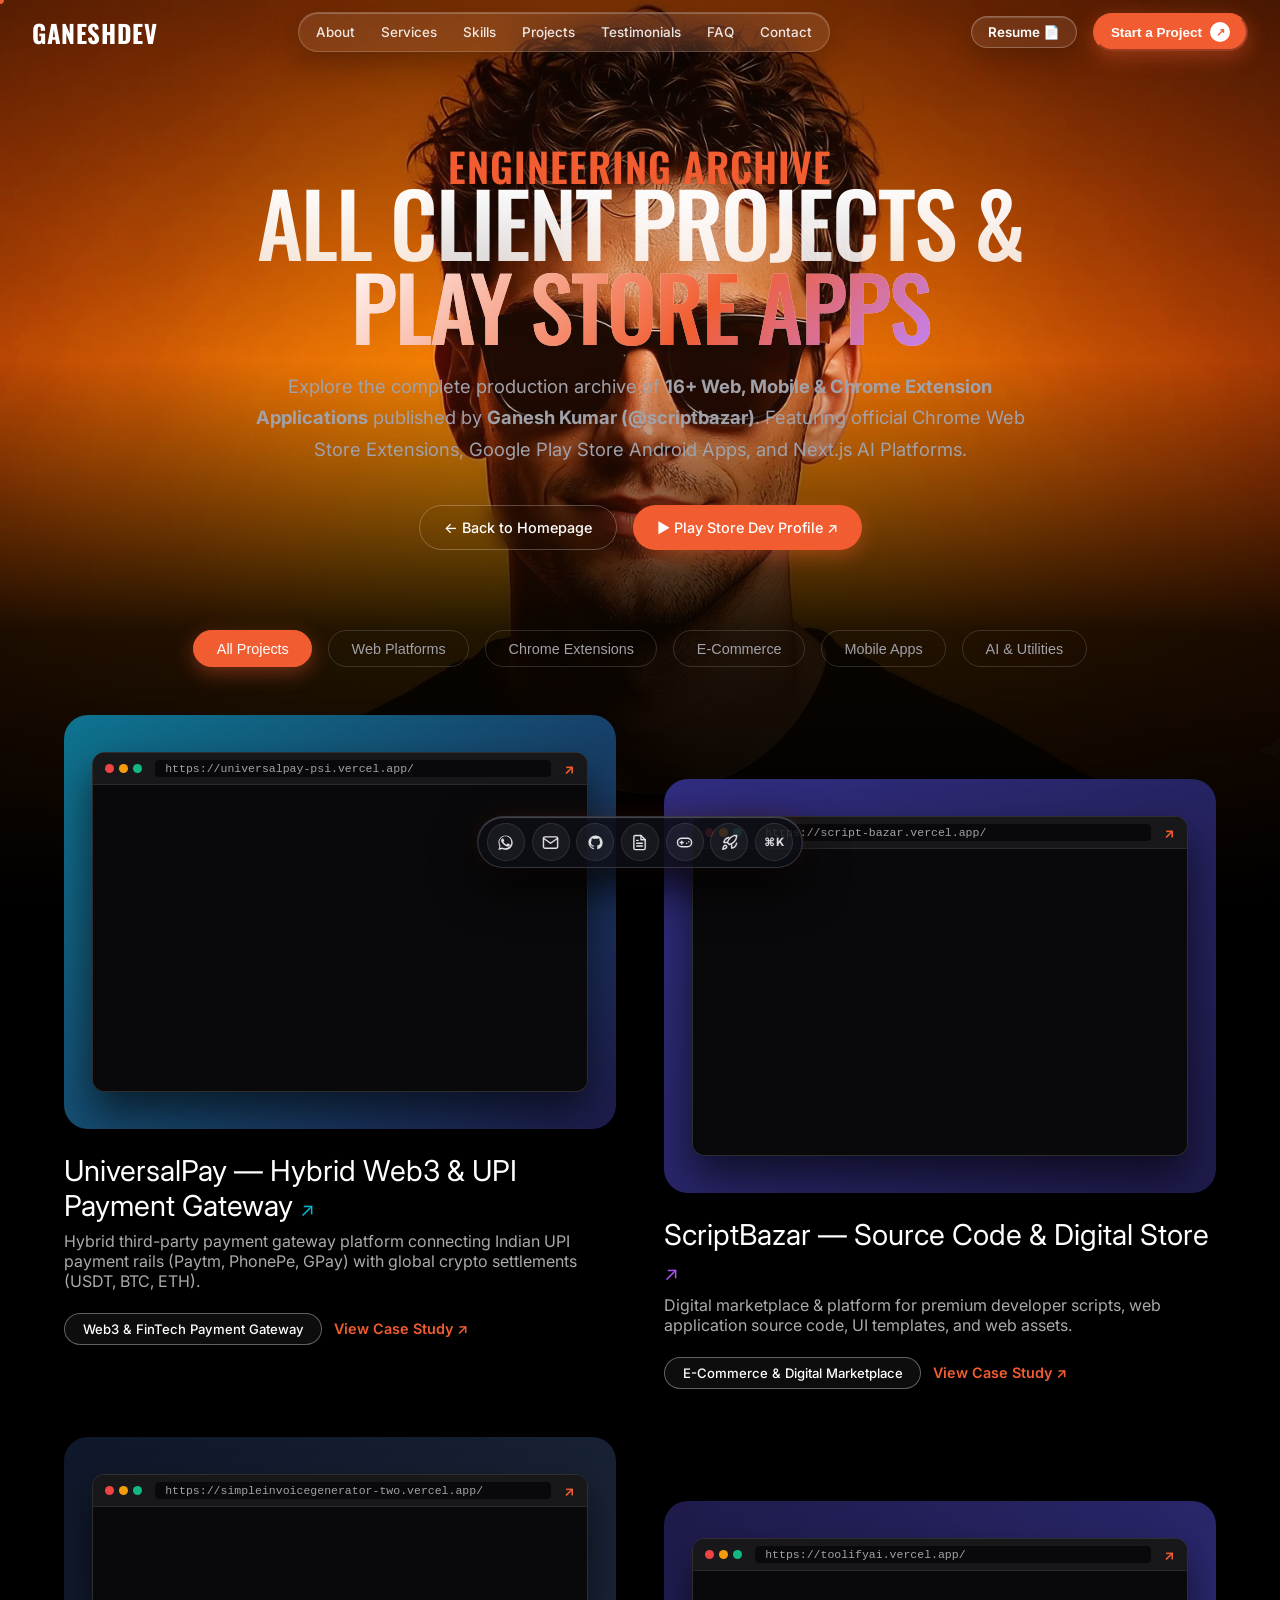
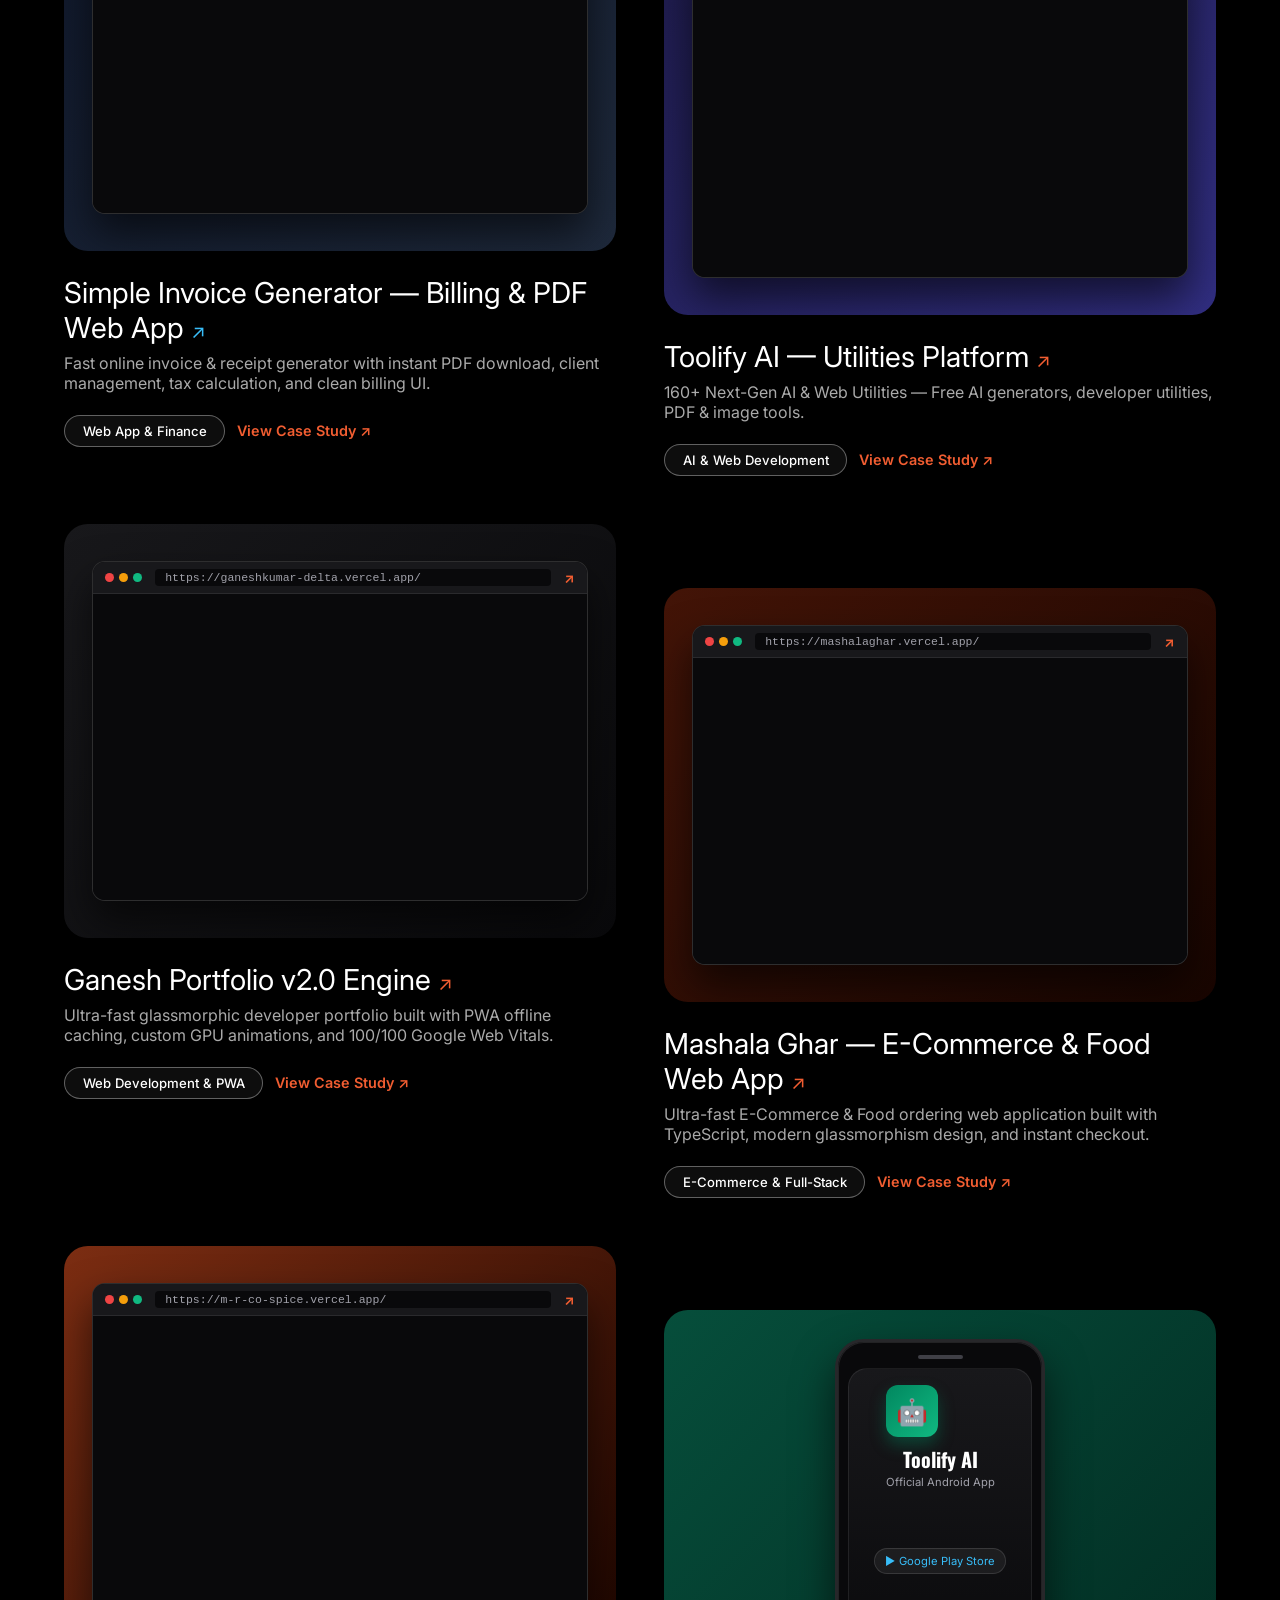
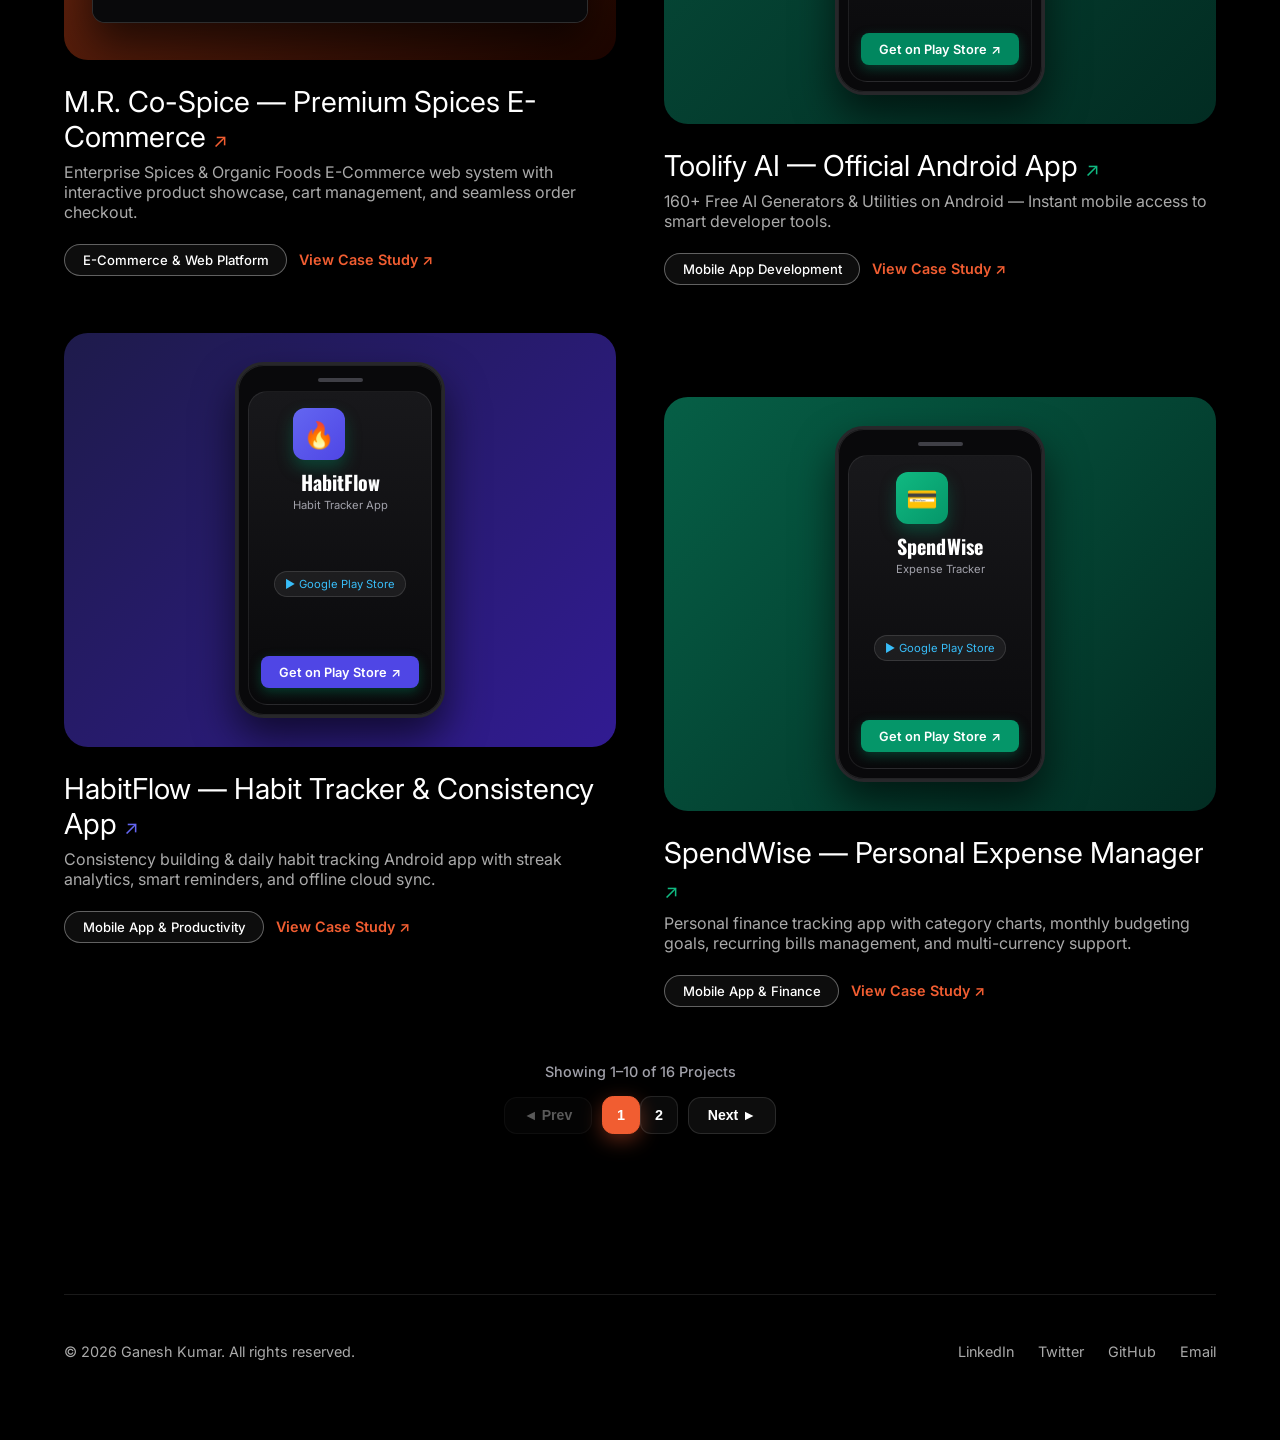
==== commit fb25c8f5: "Fix mobile drawer markup nesting inside cursor ring on projects page" ====
--- a/projects.html
+++ b/projects.html
@@ -41,10 +41,6 @@
         <div class="bg-overlay"></div>
     </div>
     
-    <!-- Custom Glowing Cursor -->
-    <div class="custom-cursor-dot" id="cursor-dot"></div>
-    <div class="custom-cursor-ring" id="cursor-ring">
-        <span class="cursor-text" id="cursor-text">VIEW</span>
     <!-- Mobile Navigation Drawer -->
     <div class="mobile-nav-drawer" id="mobile-nav-drawer">
         <div class="mobile-drawer-header">
@@ -735,7 +731,13 @@
         </svg>
     </button>
 
+    <!-- Custom Cursor Ring -->
+    <div class="custom-cursor-dot" id="cursor-dot"></div>
+    <div class="custom-cursor-ring" id="cursor-ring">
+        <span class="cursor-text" id="cursor-text"></span>
+    </div>
+
     <!-- Main JavaScript Logic -->
-    <script src="script.js"></script>
+    <script src="script.js?v=6.5"></script>
 </body>
 </html>
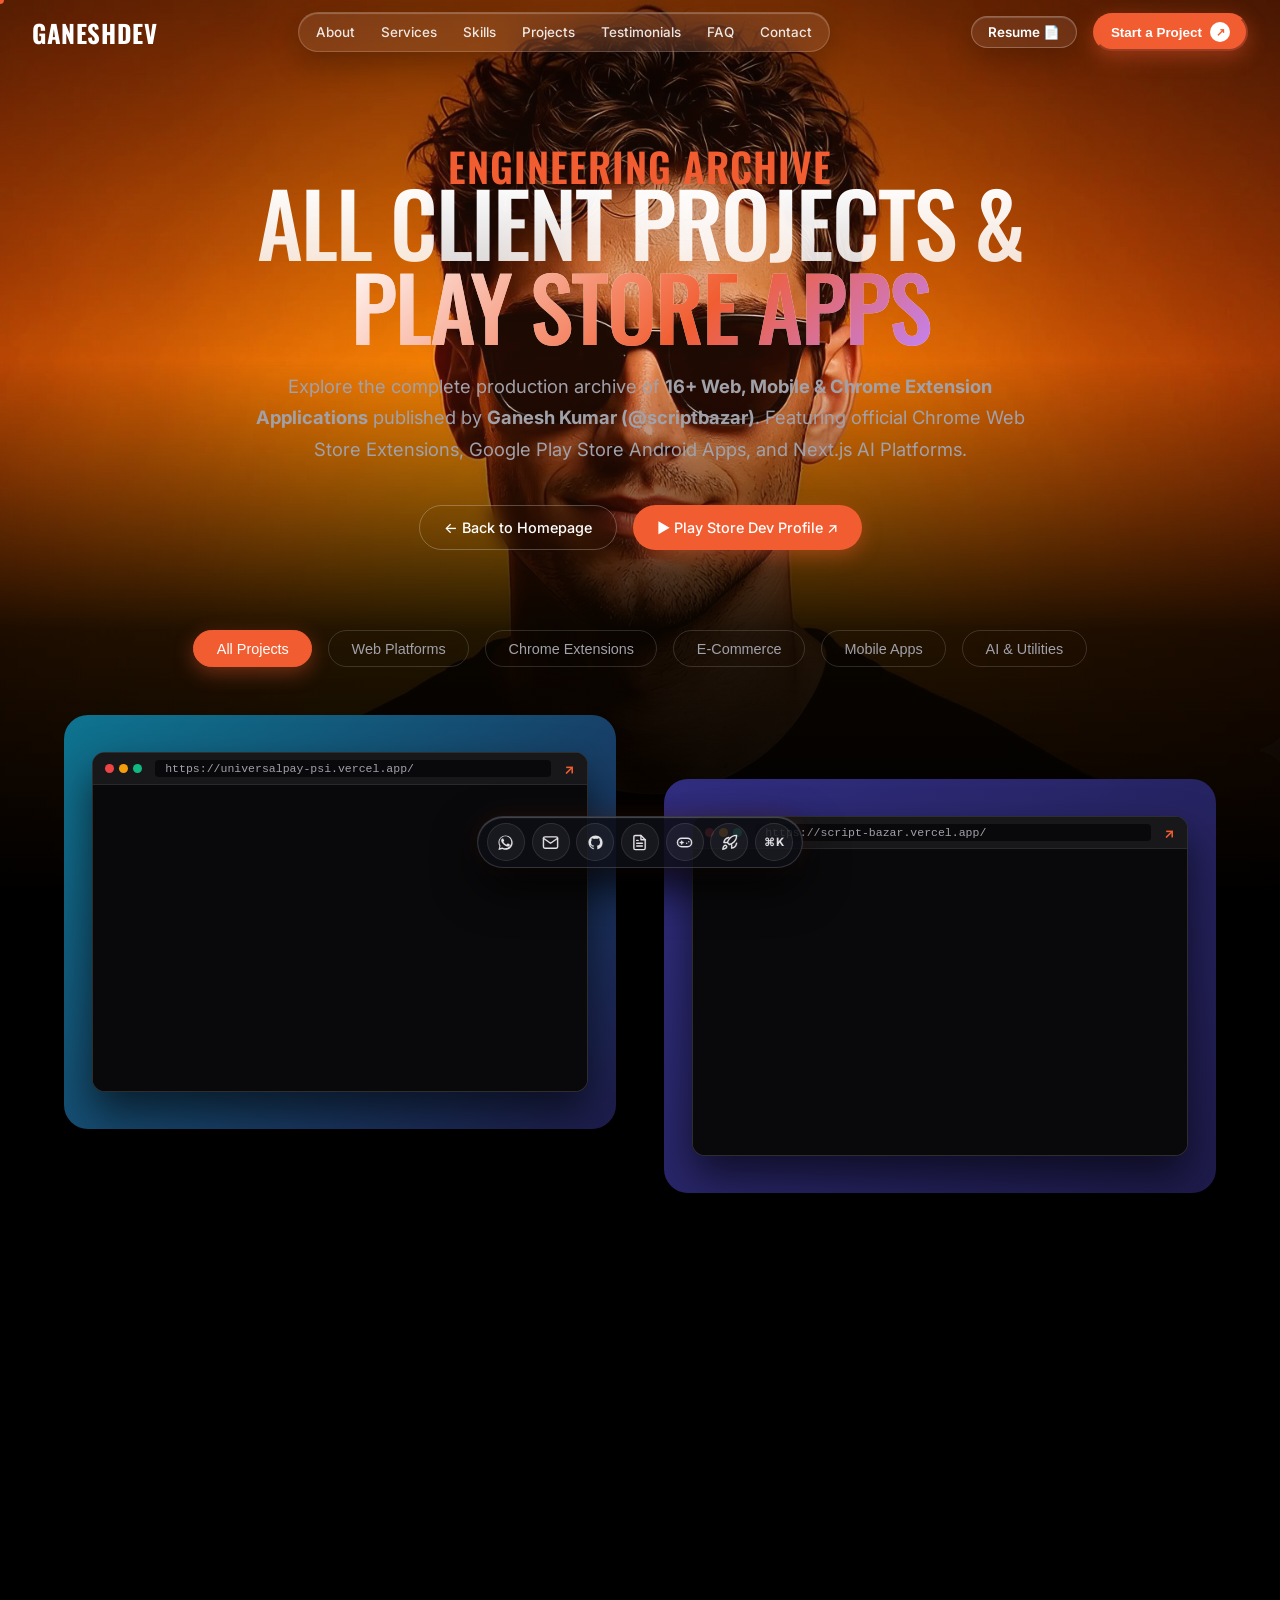
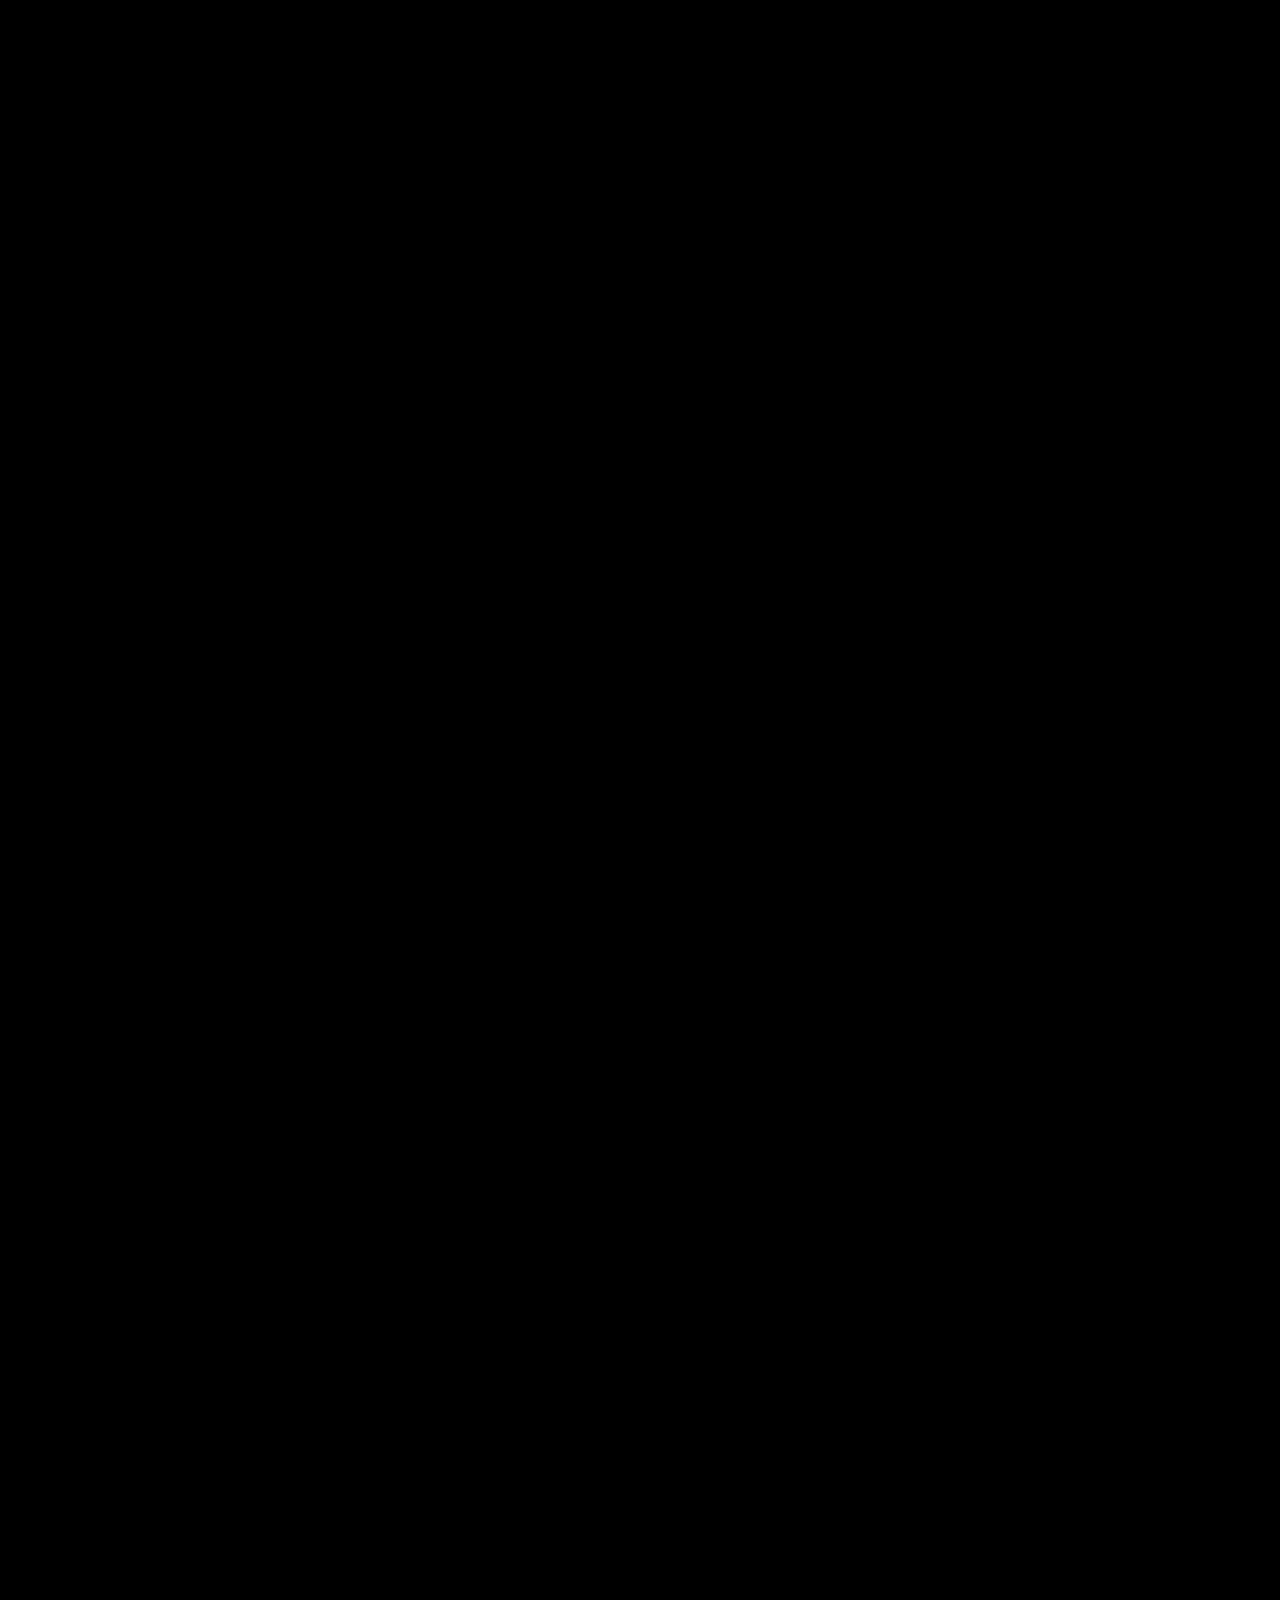
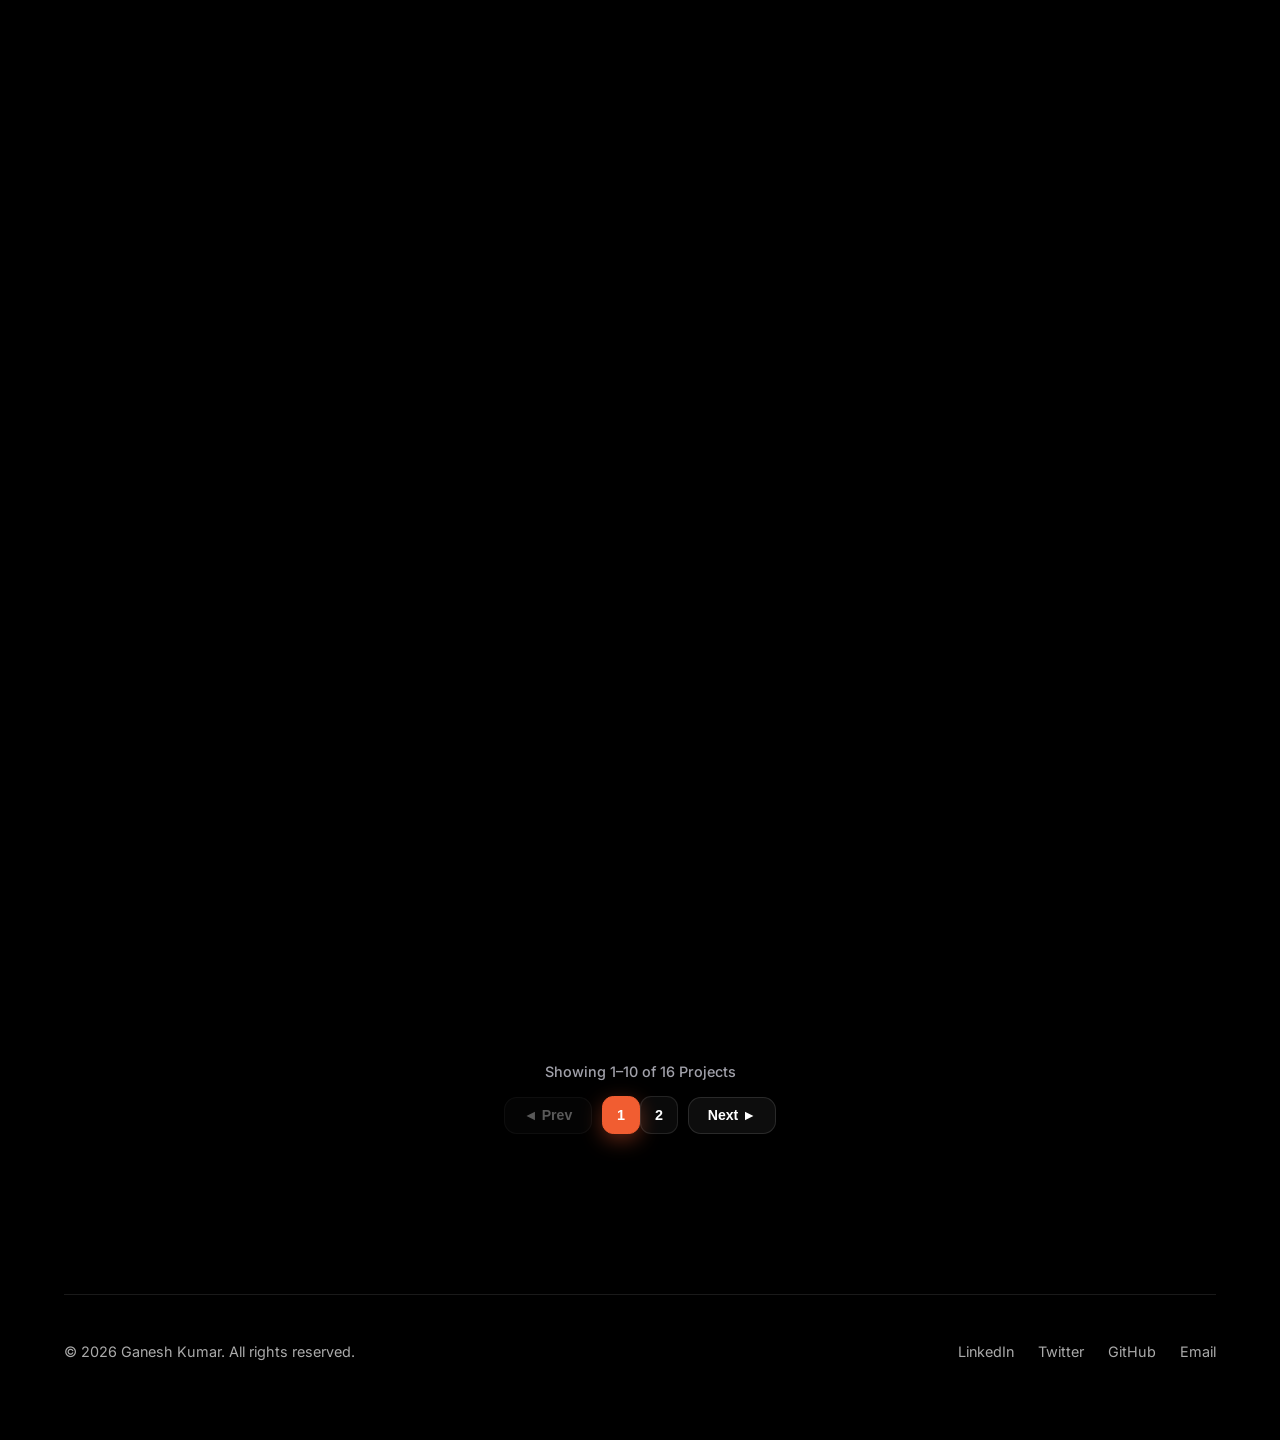
==== commit 58364bd8: "Update iframe sandbox attributes across all project cards to eliminate Chrome security warnings" ====
--- a/projects.html
+++ b/projects.html
@@ -128,7 +128,7 @@
                                 <span class="external-link-btn">↗</span>
                             </div>
                             <div class="iframe-container">
-                                <iframe src="https://universalpay-psi.vercel.app/" title="UniversalPay Payment Gateway Preview" loading="lazy" referrerpolicy="no-referrer" sandbox="allow-scripts allow-forms allow-popups allow-same-origin"></iframe>
+                                <iframe src="https://universalpay-psi.vercel.app/" title="UniversalPay Payment Gateway Preview" loading="lazy" referrerpolicy="no-referrer" sandbox="allow-scripts allow-forms allow-popups allow-modals"></iframe>
                             </div>
                         </div>
                     </a>
@@ -154,7 +154,7 @@
                                 <span class="external-link-btn">↗</span>
                             </div>
                             <div class="iframe-container">
-                                <iframe src="https://script-bazar.vercel.app/" title="ScriptBazar Marketplace Preview" loading="lazy" referrerpolicy="no-referrer" sandbox="allow-scripts allow-forms allow-popups allow-same-origin"></iframe>
+                                <iframe src="https://script-bazar.vercel.app/" title="ScriptBazar Marketplace Preview" loading="lazy" referrerpolicy="no-referrer" sandbox="allow-scripts allow-forms allow-popups allow-modals"></iframe>
                             </div>
                         </div>
                     </a>
@@ -180,7 +180,7 @@
                                 <span class="external-link-btn">↗</span>
                             </div>
                             <div class="iframe-container">
-                                <iframe src="https://simpleinvoicegenerator-two.vercel.app/" title="Simple Invoice Generator Preview" loading="lazy" referrerpolicy="no-referrer" sandbox="allow-scripts allow-forms allow-popups allow-same-origin"></iframe>
+                                <iframe src="https://simpleinvoicegenerator-two.vercel.app/" title="Simple Invoice Generator Preview" loading="lazy" referrerpolicy="no-referrer" sandbox="allow-scripts allow-forms allow-popups allow-modals"></iframe>
                             </div>
                         </div>
                     </a>
@@ -206,7 +206,7 @@
                                 <span class="external-link-btn">↗</span>
                             </div>
                             <div class="iframe-container">
-                                <iframe src="https://toolifyai.vercel.app/" title="ToolifyAI Platform Preview" loading="lazy" referrerpolicy="no-referrer" sandbox="allow-scripts allow-forms allow-popups allow-same-origin"></iframe>
+                                <iframe src="https://toolifyai.vercel.app/" title="ToolifyAI Platform Preview" loading="lazy" referrerpolicy="no-referrer" sandbox="allow-scripts allow-forms allow-popups allow-modals"></iframe>
                             </div>
                         </div>
                     </a>
@@ -232,7 +232,7 @@
                                 <span class="external-link-btn">↗</span>
                             </div>
                             <div class="iframe-container">
-                                <iframe src="https://ganeshkumar-delta.vercel.app/" title="Ganesh Portfolio v2.0 Live Preview" loading="lazy" referrerpolicy="no-referrer" sandbox="allow-scripts allow-forms allow-popups allow-same-origin"></iframe>
+                                <iframe src="https://ganeshkumar-delta.vercel.app/" title="Ganesh Portfolio v2.0 Live Preview" loading="lazy" referrerpolicy="no-referrer" sandbox="allow-scripts allow-forms allow-popups allow-modals"></iframe>
                             </div>
                         </div>
                     </a>
@@ -258,7 +258,7 @@
                                 <span class="external-link-btn">↗</span>
                             </div>
                             <div class="iframe-container">
-                                <iframe src="https://mashalaghar.vercel.app/" title="Mashala Ghar Web App Preview" loading="lazy" referrerpolicy="no-referrer" sandbox="allow-scripts allow-forms allow-popups allow-same-origin"></iframe>
+                                <iframe src="https://mashalaghar.vercel.app/" title="Mashala Ghar Web App Preview" loading="lazy" referrerpolicy="no-referrer" sandbox="allow-scripts allow-forms allow-popups allow-modals"></iframe>
                             </div>
                         </div>
                     </a>
@@ -284,7 +284,7 @@
                                 <span class="external-link-btn">↗</span>
                             </div>
                             <div class="iframe-container">
-                                <iframe src="https://m-r-co-spice.vercel.app/" title="M.R. Co-Spice Web Platform Preview" loading="lazy" referrerpolicy="no-referrer" sandbox="allow-scripts allow-forms allow-popups allow-same-origin"></iframe>
+                                <iframe src="https://m-r-co-spice.vercel.app/" title="M.R. Co-Spice Web Platform Preview" loading="lazy" referrerpolicy="no-referrer" sandbox="allow-scripts allow-forms allow-popups allow-modals"></iframe>
                             </div>
                         </div>
                     </a>
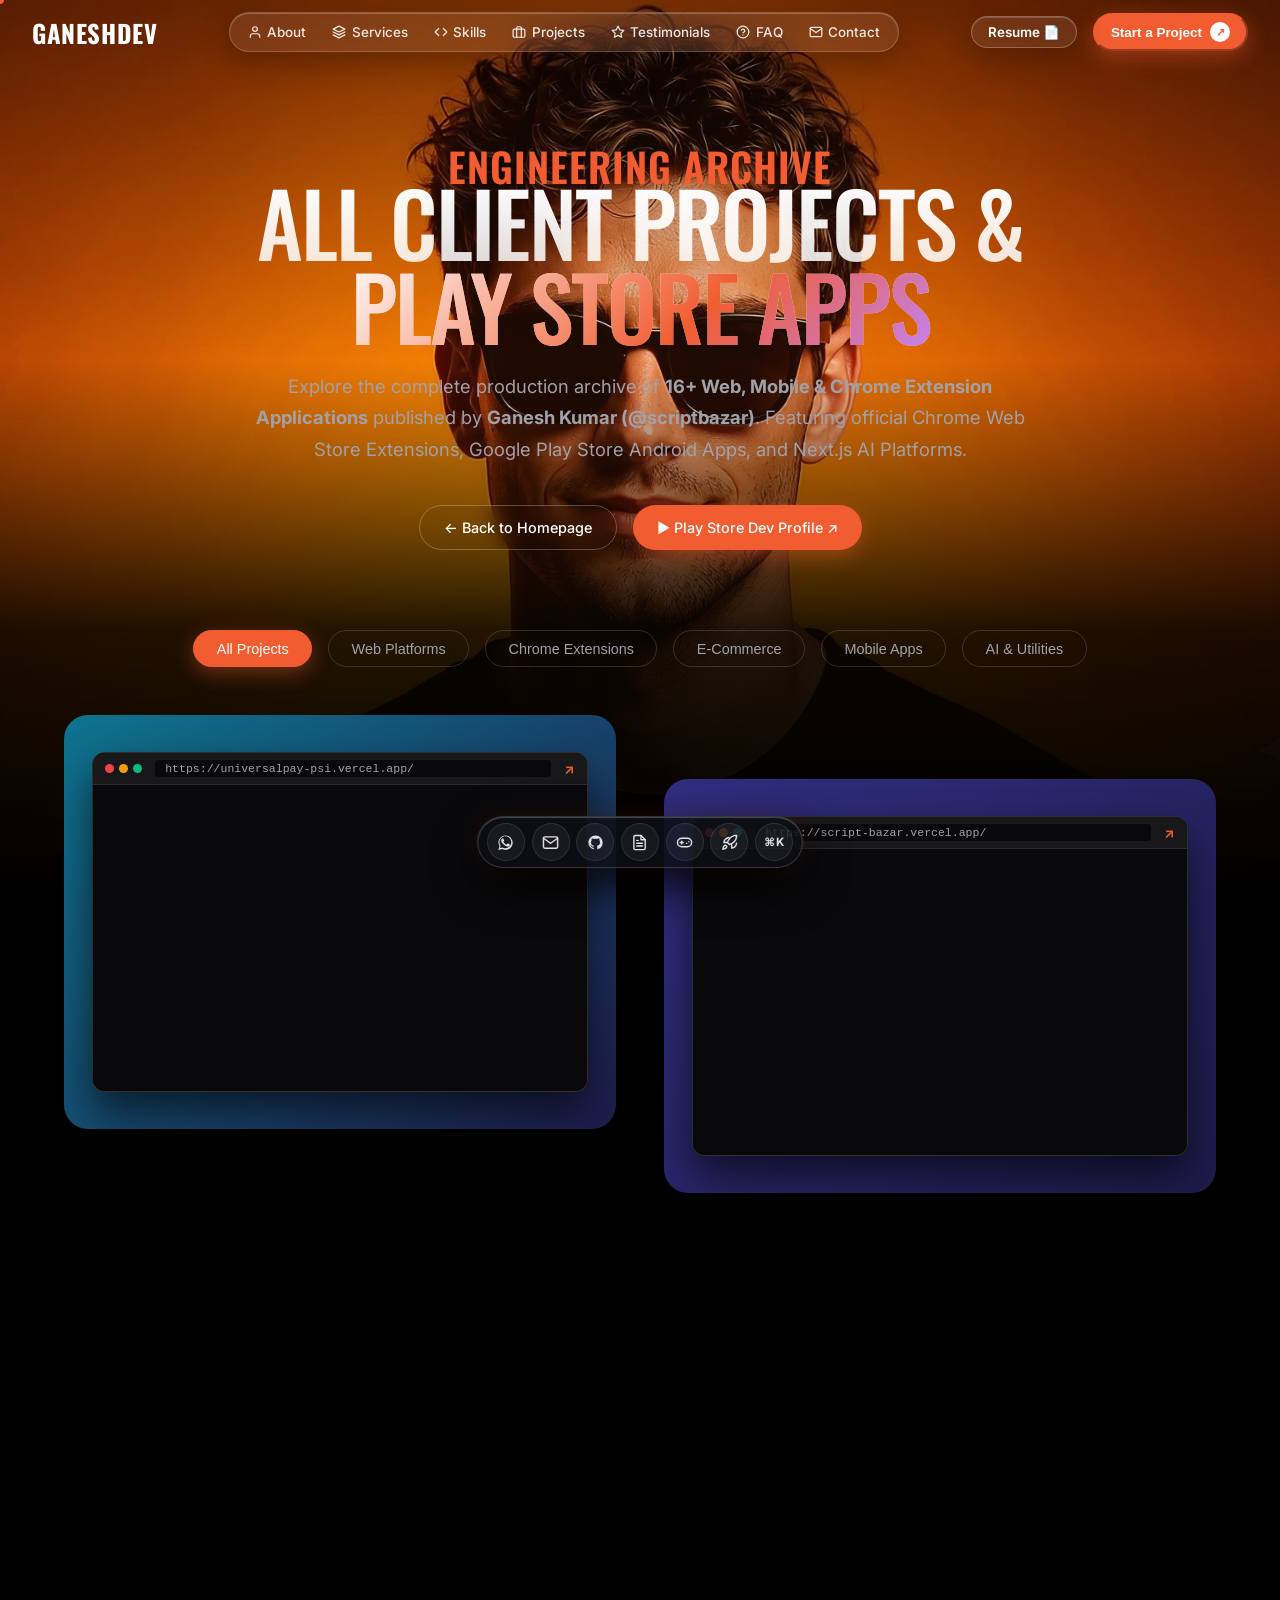
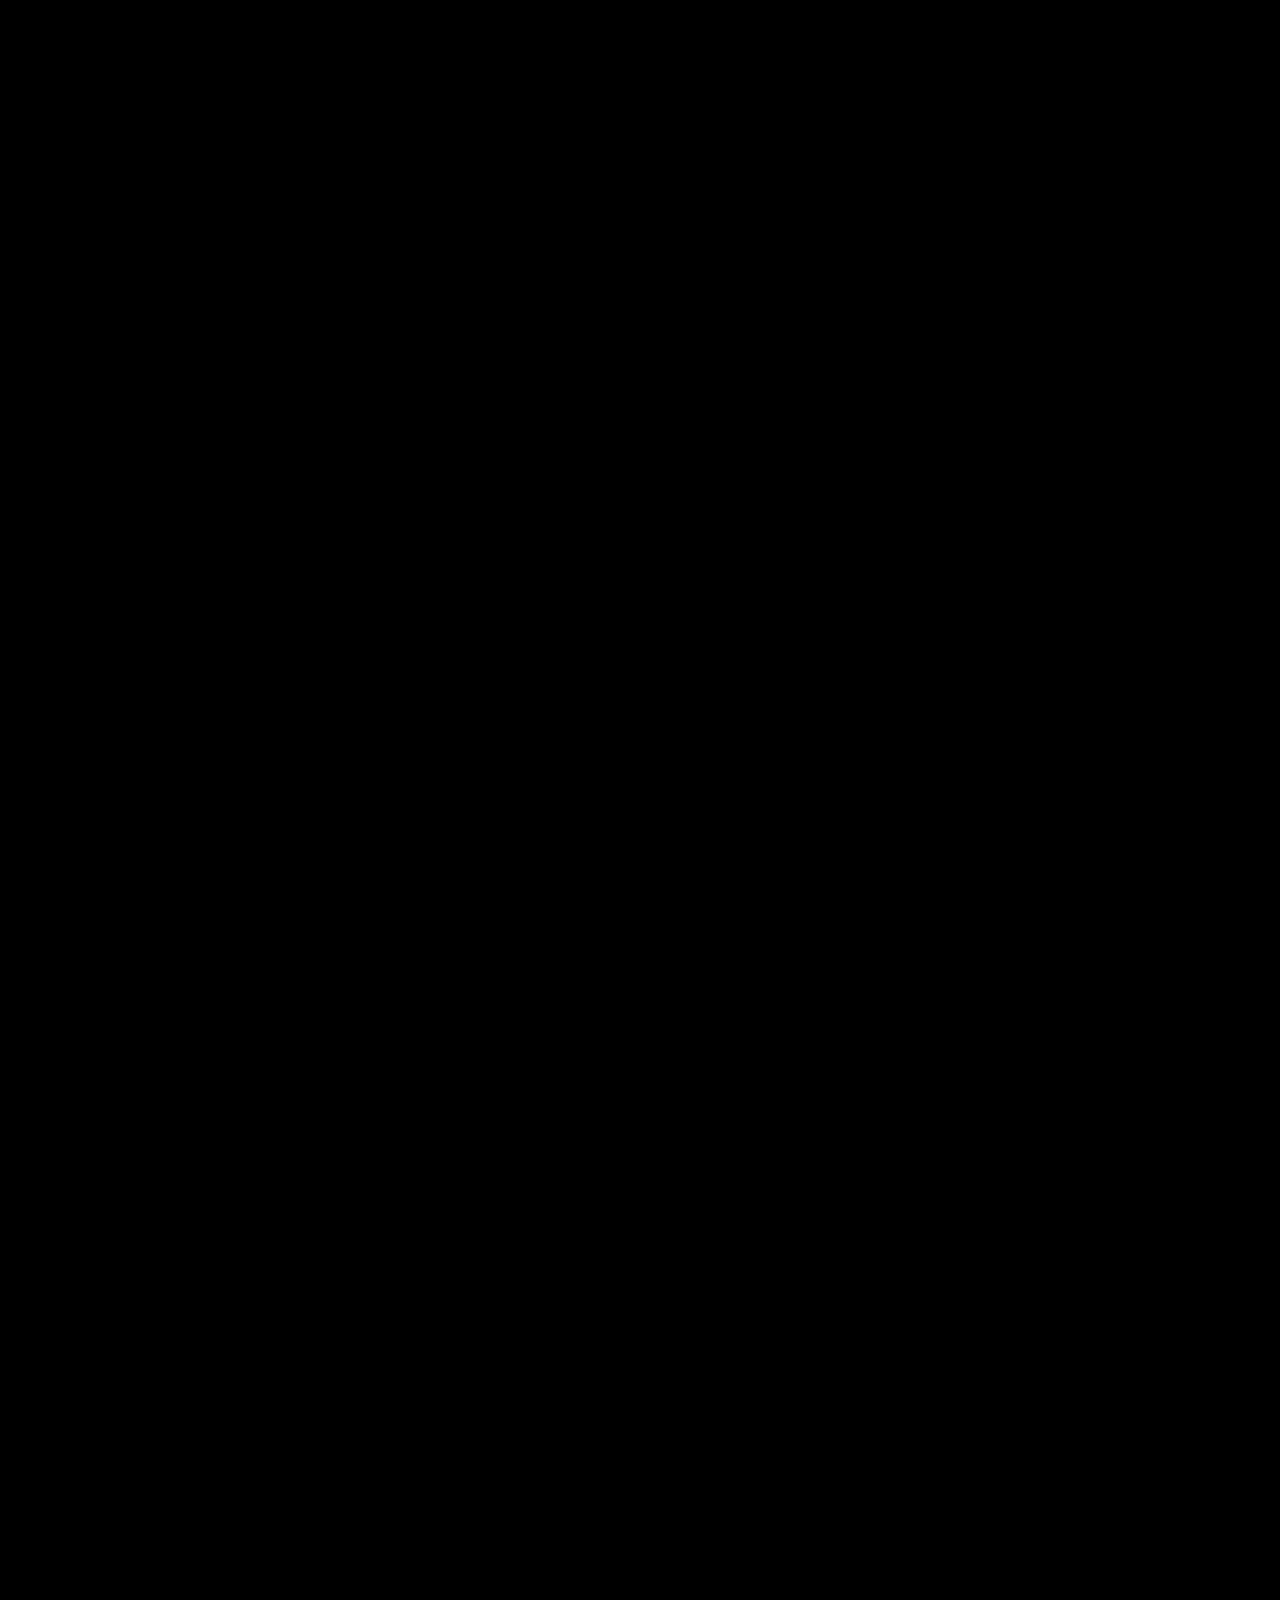
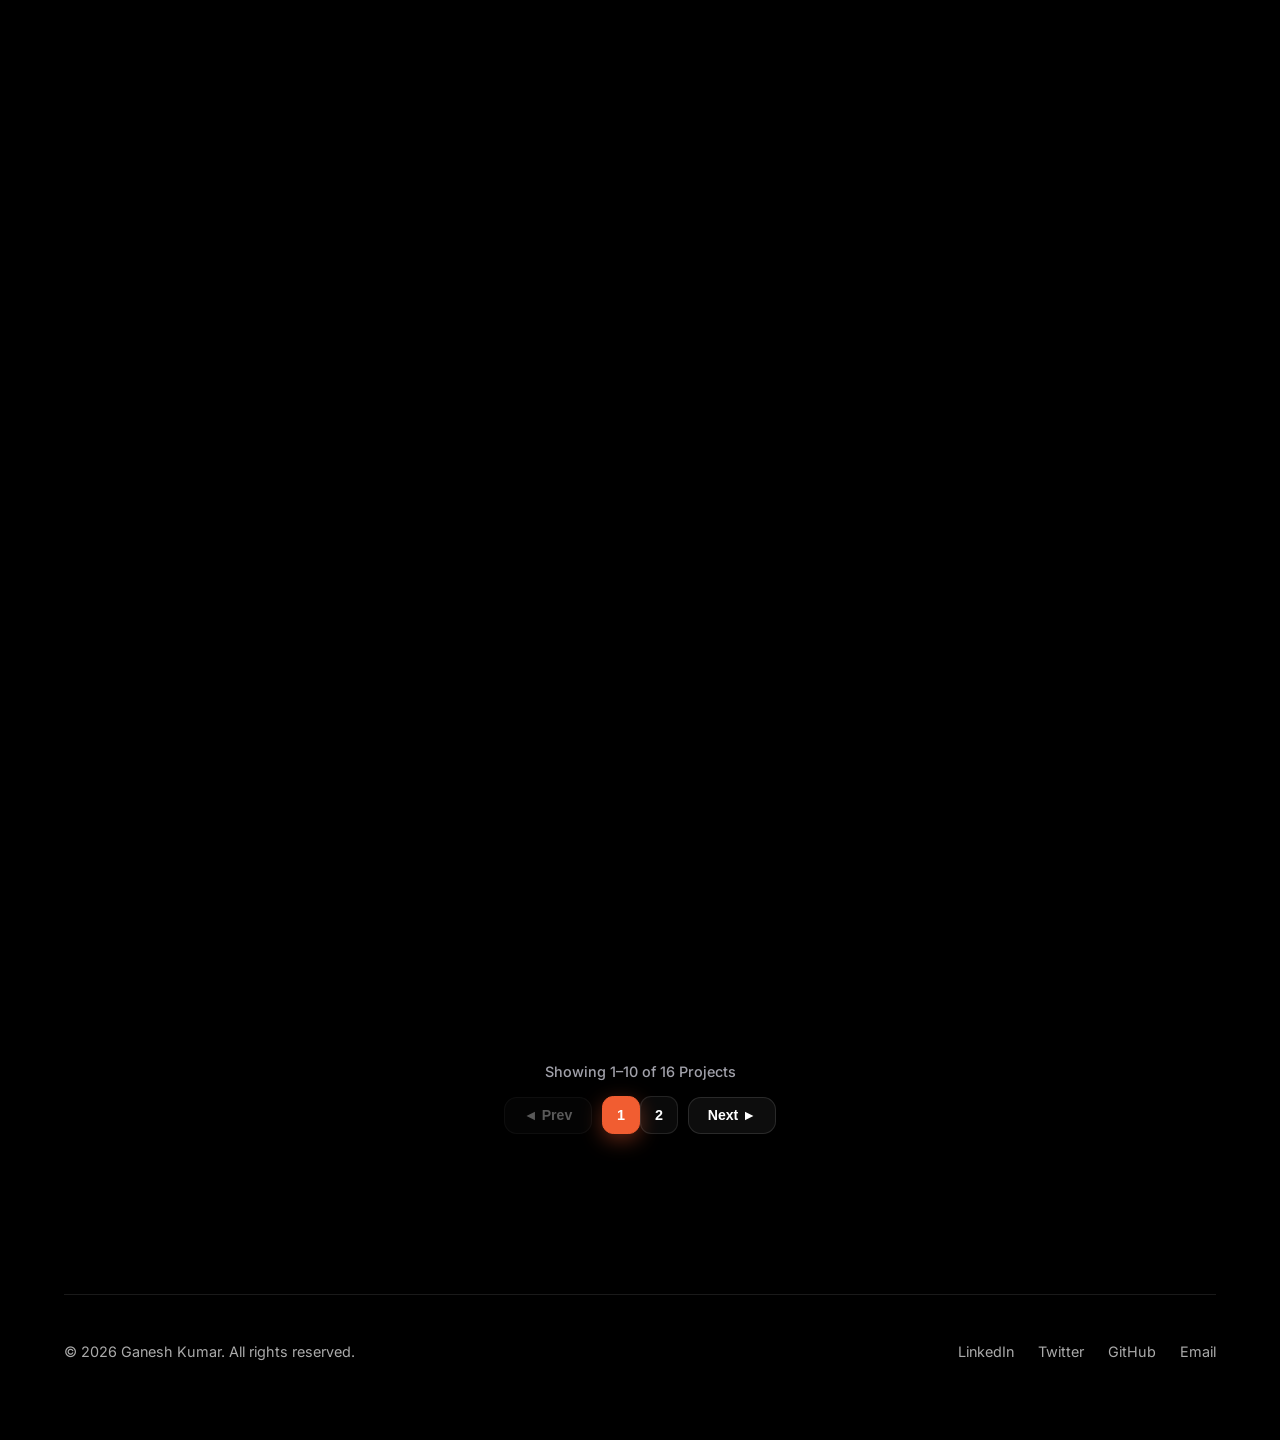
==== commit 36627127: "Match project page header with homepage header by adding identical SVG icons to nav pill" ====
--- a/projects.html
+++ b/projects.html
@@ -29,7 +29,7 @@
     <link href="https://fonts.googleapis.com/css2?family=Fira+Code:wght@400;500;600&family=Inter:wght@300;400;500;600;700&family=Oswald:wght@500;600;700&display=swap" rel="stylesheet">
     
     <!-- Main Design System Stylesheet -->
-    <link rel="stylesheet" href="style.css">
+    <link rel="stylesheet" href="style.css?v=6.6">
 </head>
 <body>
     <!-- Top Canvas Frame Preloader Progress Bar -->
@@ -68,13 +68,13 @@
         <nav class="navbar">
             <a href="index.html" class="logo">GANESHDEV</a>
             <div class="nav-pill">
-                <a href="index.html#about" class="nav-link">About</a>
-                <a href="index.html#services" class="nav-link">Services</a>
-                <a href="index.html#skills" class="nav-link">Skills</a>
-                <a href="projects.html" class="nav-link active">Projects</a>
-                <a href="index.html#testimonials" class="nav-link">Testimonials</a>
-                <a href="index.html#faq" class="nav-link">FAQ</a>
-                <a href="index.html#contact" class="nav-link">Contact</a>
+                <a href="index.html#about" class="nav-link"><svg viewBox="0 0 24 24"><path d="M20 21v-2a4 4 0 0 0-4-4H8a4 4 0 0 0-4 4v2"/><circle cx="12" cy="7" r="4"/></svg> About</a>
+                <a href="index.html#services" class="nav-link"><svg viewBox="0 0 24 24"><polygon points="12 2 2 7 12 12 22 7 12 2"/><polyline points="2 17 12 22 22 17"/><polyline points="2 12 12 17 22 12"/></svg> Services</a>
+                <a href="index.html#skills" class="nav-link"><svg viewBox="0 0 24 24"><polyline points="16 18 22 12 16 6"/><polyline points="8 6 2 12 8 18"/></svg> Skills</a>
+                <a href="projects.html" class="nav-link active"><svg viewBox="0 0 24 24"><rect x="2" y="7" width="20" height="14" rx="2" ry="2"/><path d="M16 21V5a2 2 0 0 0-2-2h-4a2 2 0 0 0-2 2v16"/></svg> Projects</a>
+                <a href="index.html#testimonials" class="nav-link"><svg viewBox="0 0 24 24"><polygon points="12 2 15.09 8.26 22 9.27 17 14.14 18.18 21.02 12 17.77 5.82 21.02 7 14.14 2 9.27 8.91 8.26 12 2"/></svg> Testimonials</a>
+                <a href="index.html#faq" class="nav-link"><svg viewBox="0 0 24 24"><circle cx="12" cy="12" r="10"/><path d="M9.09 9a3 3 0 0 1 5.83 1c0 2-3 3-3 3"/><line x1="12" y1="17" x2="12.01" y2="17"/></svg> FAQ</a>
+                <a href="index.html#contact" class="nav-link"><svg viewBox="0 0 24 24"><path d="M4 4h16c1.1 0 2 .9 2 2v12c0 1.1-.9 2-2 2H4c-1.1 0-2-.9-2-2V6c0-1.1.9-2 2-2z"/><polyline points="22,6 12,13 2,6"/></svg> Contact</a>
             </div>
             <div class="nav-actions">
                 <a href="#resume" class="btn btn-outline magnetic-btn" id="resume-btn">Resume 📄</a>
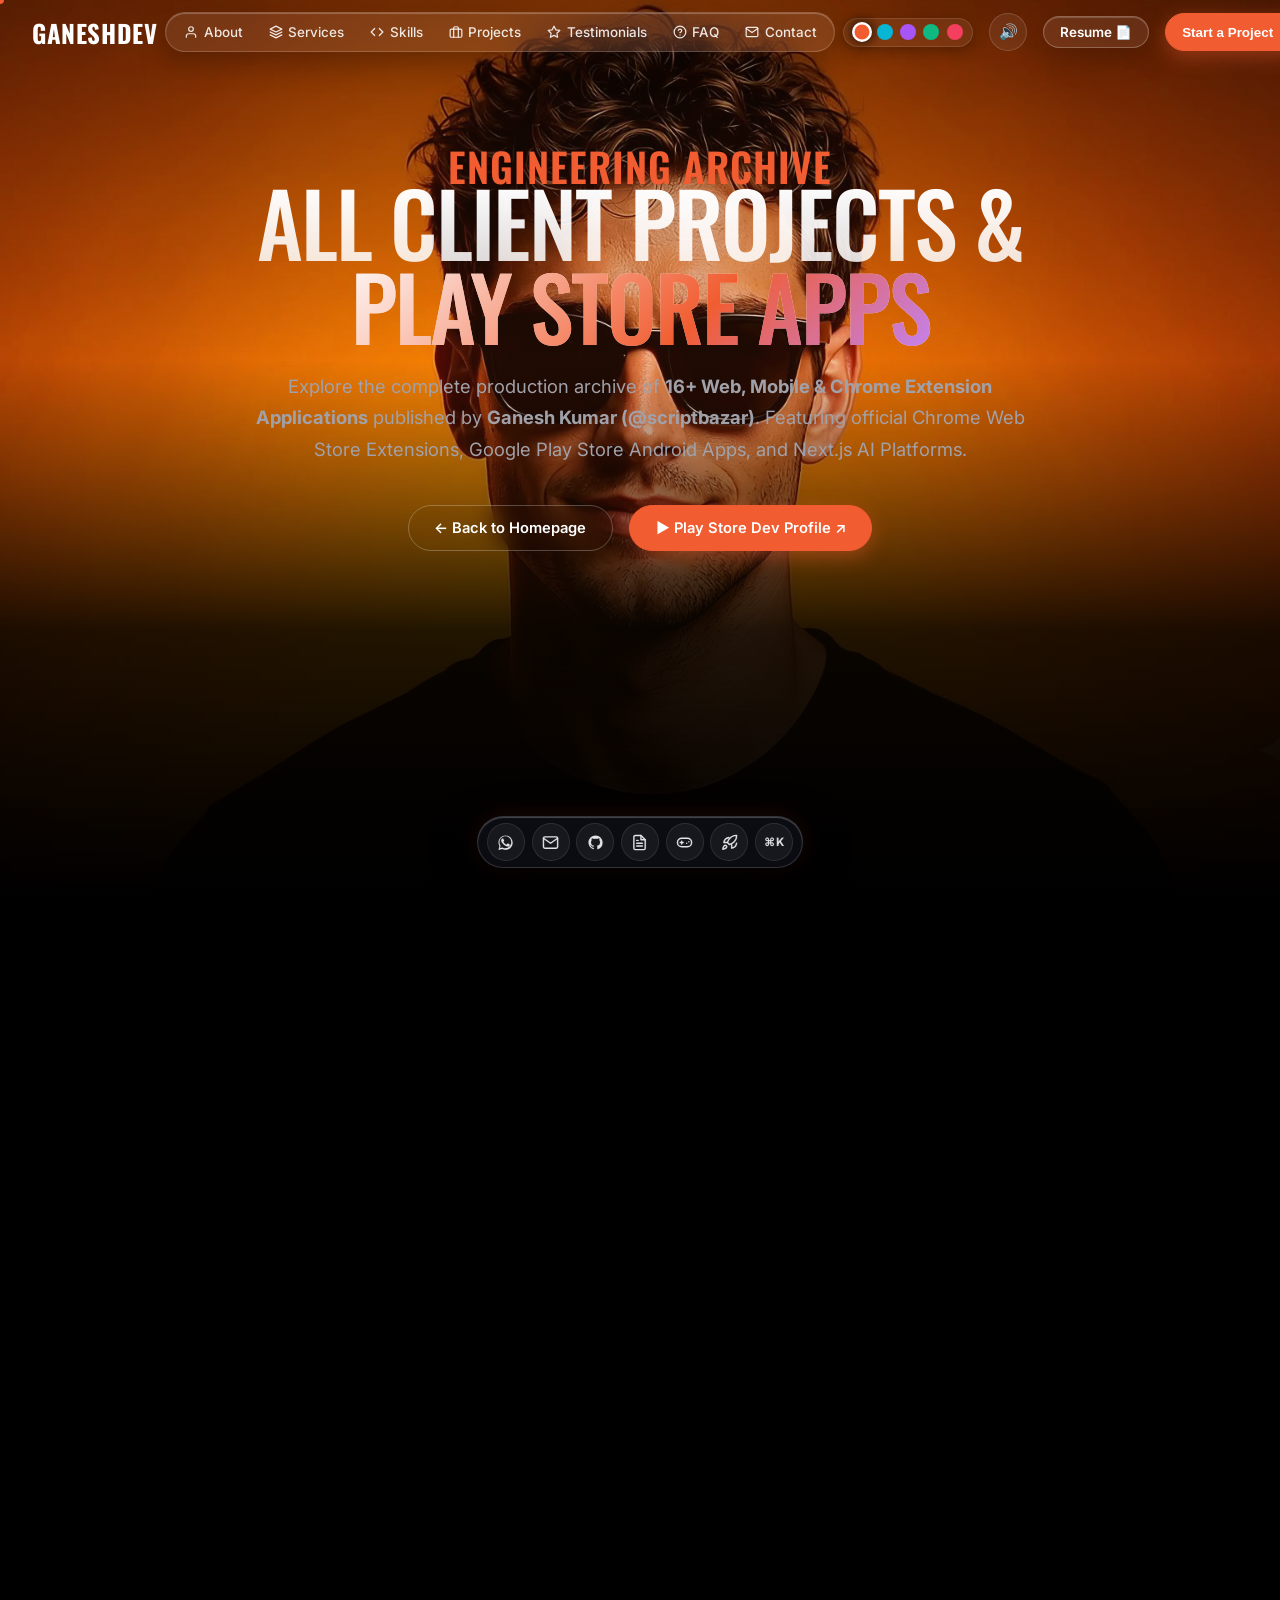
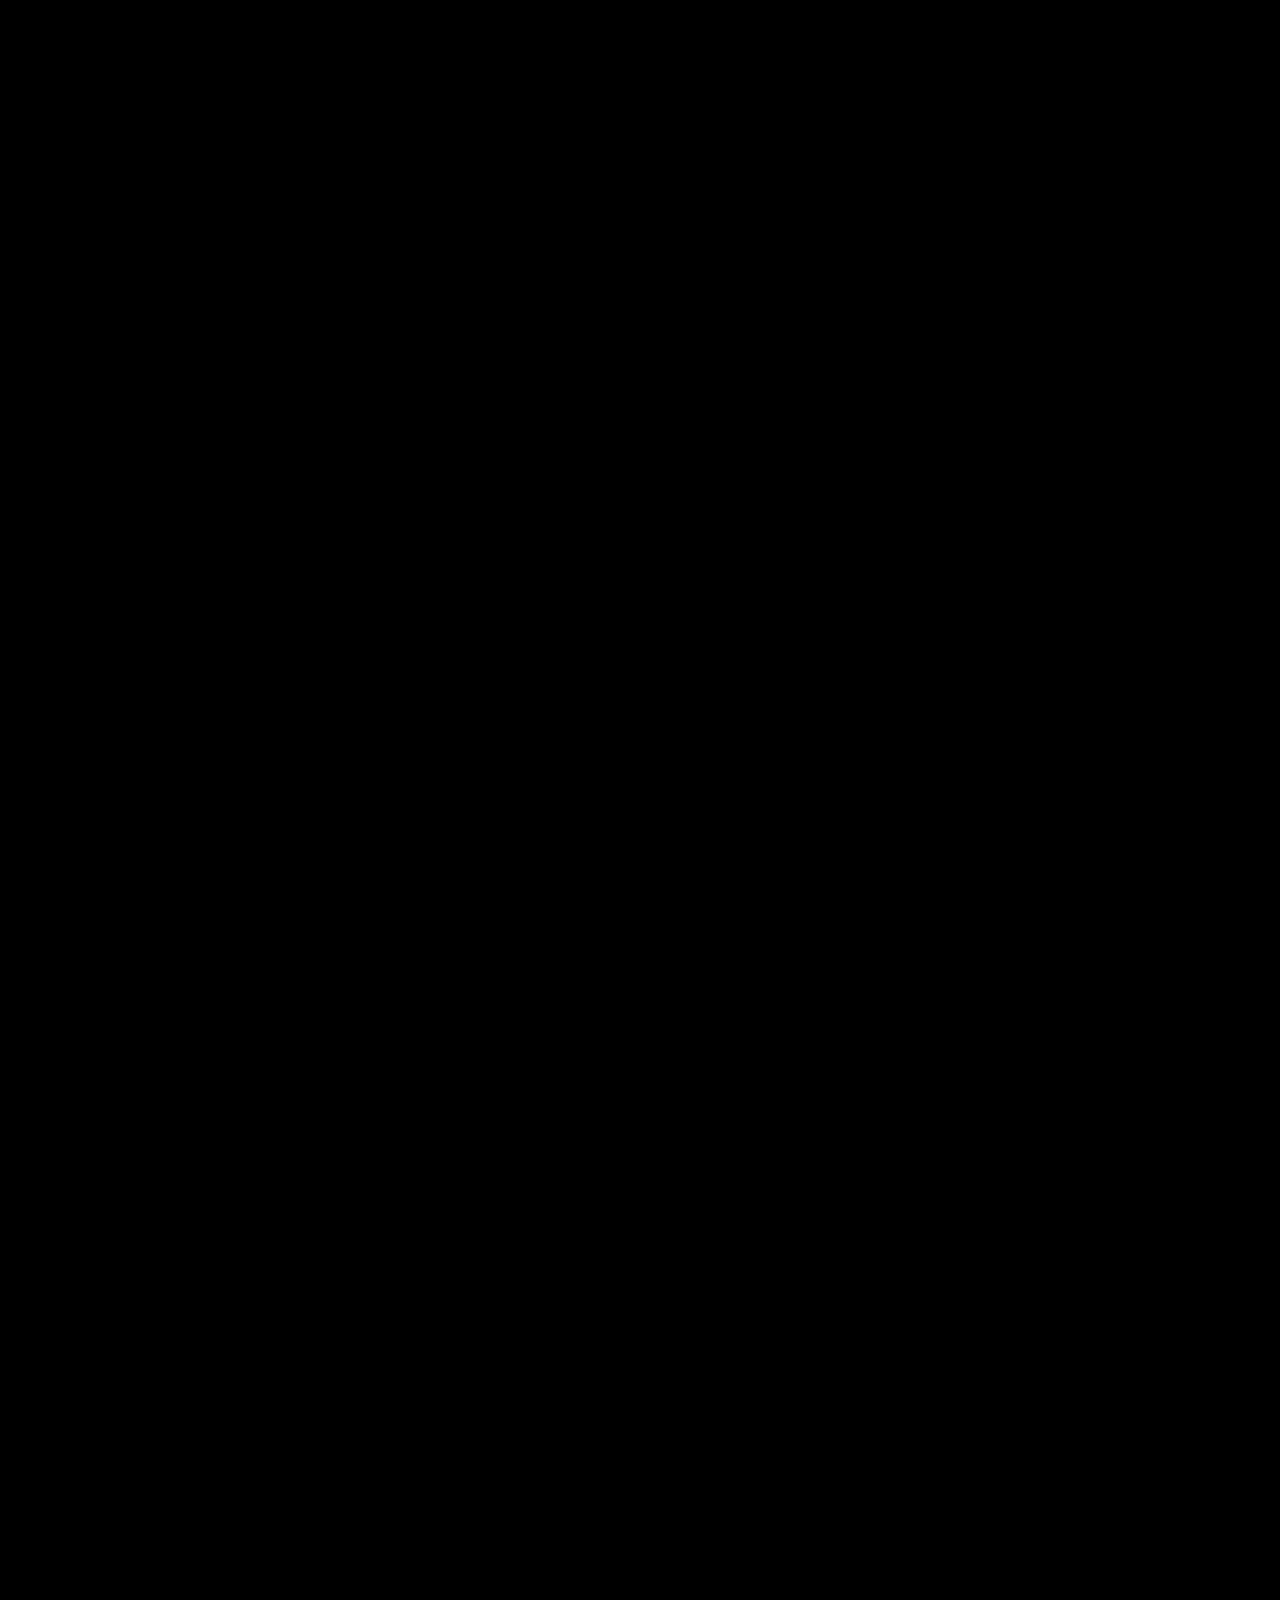
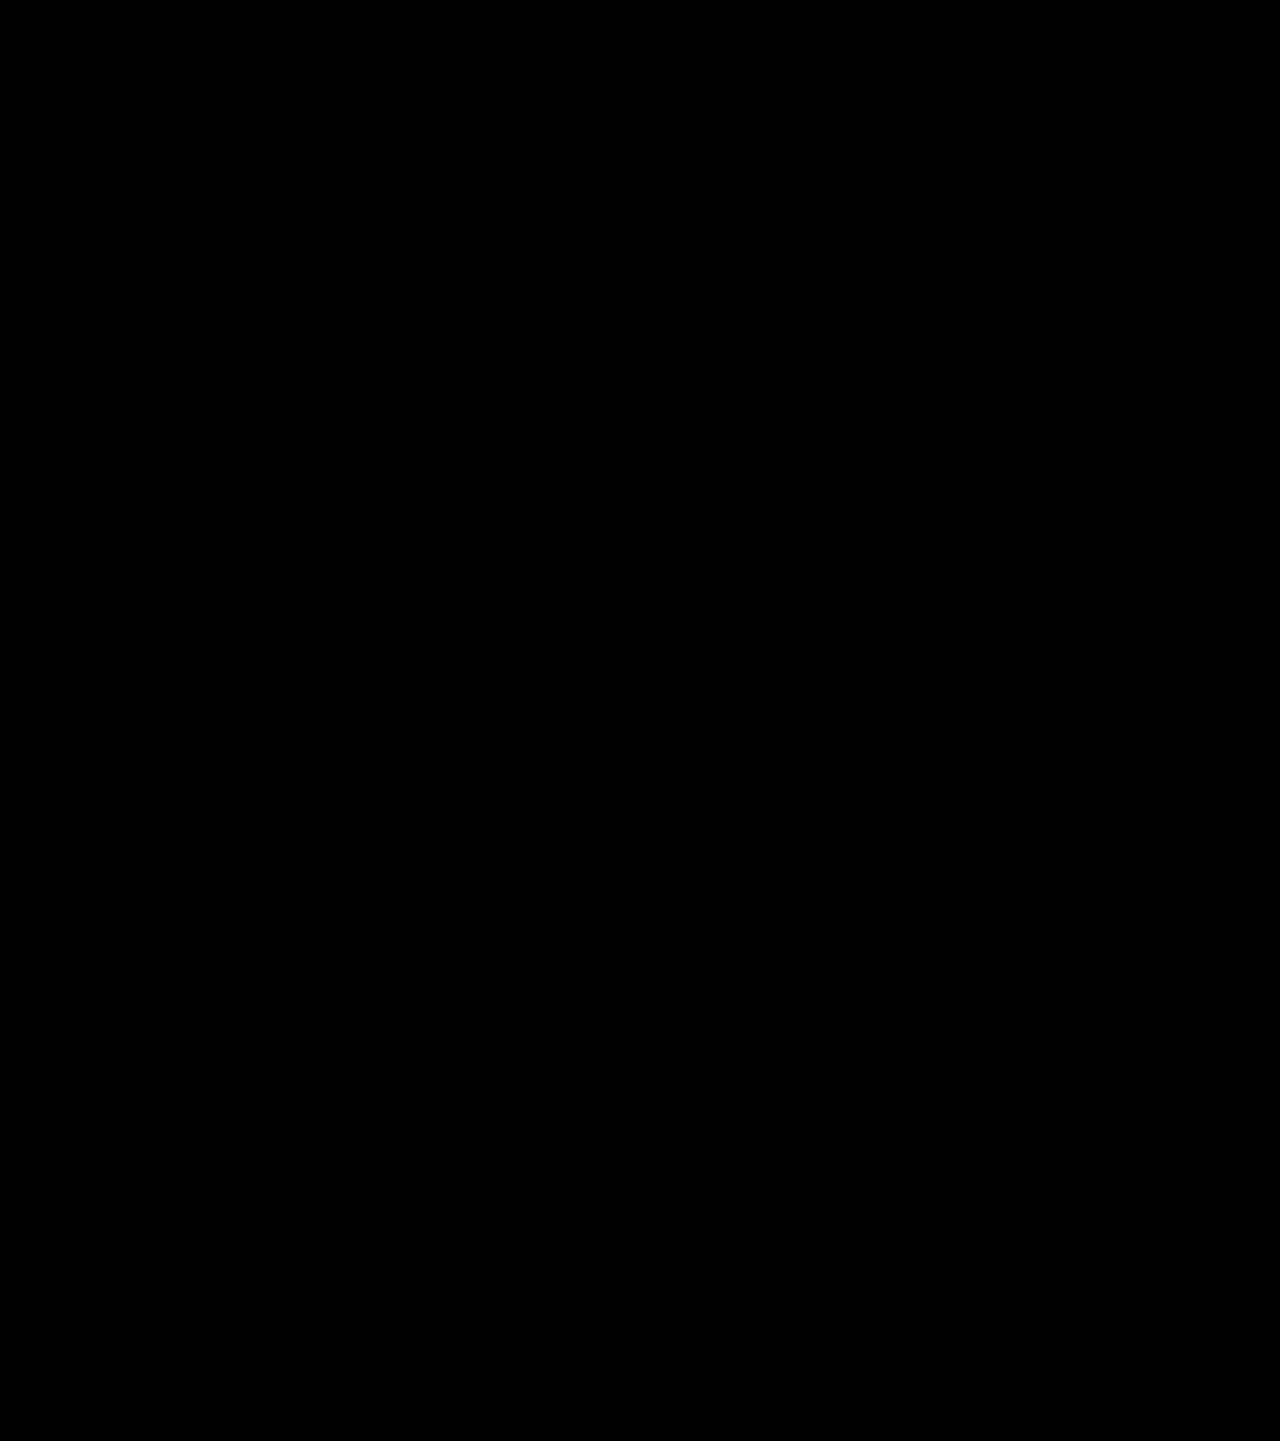
==== commit 523d54c3: "feat(ui/interactive): add terminal CLI engine, Web Audio sound FX, spotlight card borders, button sh" ====
--- a/projects.html
+++ b/projects.html
@@ -77,6 +77,16 @@
                 <a href="index.html#contact" class="nav-link"><svg viewBox="0 0 24 24"><path d="M4 4h16c1.1 0 2 .9 2 2v12c0 1.1-.9 2-2 2H4c-1.1 0-2-.9-2-2V6c0-1.1.9-2 2-2z"/><polyline points="22,6 12,13 2,6"/></svg> Contact</a>
             </div>
             <div class="nav-actions">
+                <div class="theme-picker" title="Switch Accent Color Theme">
+                    <button class="theme-dot active" data-theme="orange" style="background:#f15d31;" title="Orange Theme" aria-label="Orange Theme"></button>
+                    <button class="theme-dot" data-theme="cyan" style="background:#06b6d4;" title="Cyan Theme" aria-label="Cyan Theme"></button>
+                    <button class="theme-dot" data-theme="purple" style="background:#a855f7;" title="Purple Theme" aria-label="Purple Theme"></button>
+                    <button class="theme-dot" data-theme="green" style="background:#10b981;" title="Emerald Theme" aria-label="Emerald Theme"></button>
+                    <button class="theme-dot" data-theme="rose" style="background:#f43f5e;" title="Rose Theme" aria-label="Rose Theme"></button>
+                </div>
+                <button class="sound-toggle-btn magnetic-btn" id="sound-toggle-btn" title="Toggle Sound FX (Web Audio)" aria-label="Toggle Sound Effects">
+                    <span class="sound-icon">🔊</span>
+                </button>
                 <a href="#resume" class="btn btn-outline magnetic-btn" id="resume-btn">Resume 📄</a>
                 <button class="btn btn-primary open-modal-btn magnetic-btn">Start a Project <span class="arrow">↗</span></button>
                 <button class="hamburger-btn" id="hamburger-btn" aria-label="Toggle Mobile Navigation">
@@ -128,7 +138,7 @@
                                 <span class="external-link-btn">↗</span>
                             </div>
                             <div class="iframe-container">
-                                <iframe src="https://universalpay-psi.vercel.app/" title="UniversalPay Payment Gateway Preview" loading="lazy" referrerpolicy="no-referrer" sandbox="allow-scripts allow-forms allow-popups allow-modals"></iframe>
+                                <iframe src="https://universalpay-psi.vercel.app/" title="UniversalPay Payment Gateway Preview" loading="lazy" referrerpolicy="no-referrer"></iframe>
                             </div>
                         </div>
                     </a>
@@ -154,7 +164,7 @@
                                 <span class="external-link-btn">↗</span>
                             </div>
                             <div class="iframe-container">
-                                <iframe src="https://script-bazar.vercel.app/" title="ScriptBazar Marketplace Preview" loading="lazy" referrerpolicy="no-referrer" sandbox="allow-scripts allow-forms allow-popups allow-modals"></iframe>
+                                <iframe src="https://script-bazar.vercel.app/" title="ScriptBazar Marketplace Preview" loading="lazy" referrerpolicy="no-referrer"></iframe>
                             </div>
                         </div>
                     </a>
@@ -180,7 +190,7 @@
                                 <span class="external-link-btn">↗</span>
                             </div>
                             <div class="iframe-container">
-                                <iframe src="https://simpleinvoicegenerator-two.vercel.app/" title="Simple Invoice Generator Preview" loading="lazy" referrerpolicy="no-referrer" sandbox="allow-scripts allow-forms allow-popups allow-modals"></iframe>
+                                <iframe src="https://simpleinvoicegenerator-two.vercel.app/" title="Simple Invoice Generator Preview" loading="lazy" referrerpolicy="no-referrer"></iframe>
                             </div>
                         </div>
                     </a>
@@ -206,7 +216,7 @@
                                 <span class="external-link-btn">↗</span>
                             </div>
                             <div class="iframe-container">
-                                <iframe src="https://toolifyai.vercel.app/" title="ToolifyAI Platform Preview" loading="lazy" referrerpolicy="no-referrer" sandbox="allow-scripts allow-forms allow-popups allow-modals"></iframe>
+                                <iframe src="https://toolifyai.vercel.app/" title="ToolifyAI Platform Preview" loading="lazy" referrerpolicy="no-referrer"></iframe>
                             </div>
                         </div>
                     </a>
@@ -232,7 +242,7 @@
                                 <span class="external-link-btn">↗</span>
                             </div>
                             <div class="iframe-container">
-                                <iframe src="https://ganeshkumar-delta.vercel.app/" title="Ganesh Portfolio v2.0 Live Preview" loading="lazy" referrerpolicy="no-referrer" sandbox="allow-scripts allow-forms allow-popups allow-modals"></iframe>
+                                <iframe src="https://ganeshkumar-delta.vercel.app/" title="Ganesh Portfolio v2.0 Live Preview" loading="lazy" referrerpolicy="no-referrer"></iframe>
                             </div>
                         </div>
                     </a>
@@ -258,7 +268,7 @@
                                 <span class="external-link-btn">↗</span>
                             </div>
                             <div class="iframe-container">
-                                <iframe src="https://mashalaghar.vercel.app/" title="Mashala Ghar Web App Preview" loading="lazy" referrerpolicy="no-referrer" sandbox="allow-scripts allow-forms allow-popups allow-modals"></iframe>
+                                <iframe src="https://mashalaghar.vercel.app/" title="Mashala Ghar Web App Preview" loading="lazy" referrerpolicy="no-referrer"></iframe>
                             </div>
                         </div>
                     </a>
@@ -284,7 +294,7 @@
                                 <span class="external-link-btn">↗</span>
                             </div>
                             <div class="iframe-container">
-                                <iframe src="https://m-r-co-spice.vercel.app/" title="M.R. Co-Spice Web Platform Preview" loading="lazy" referrerpolicy="no-referrer" sandbox="allow-scripts allow-forms allow-popups allow-modals"></iframe>
+                                <iframe src="https://m-r-co-spice.vercel.app/" title="M.R. Co-Spice Web Platform Preview" loading="lazy" referrerpolicy="no-referrer"></iframe>
                             </div>
                         </div>
                     </a>
@@ -731,6 +741,162 @@
         </svg>
     </button>
 
+    <!-- Command Palette Modal -->
+    <div class="modal-overlay cmd-k-modal-overlay" id="cmd-k-modal">
+        <div class="cmd-k-modal-card">
+            <div class="cmd-k-search-bar">
+                <span class="search-icon">🔍</span>
+                <input type="text" id="cmd-k-input" placeholder="Type a command or search section (e.g. Projects, Contact, Skills)..." autocomplete="off">
+                <kbd class="esc-badge">ESC</kbd>
+            </div>
+            <div class="cmd-k-options-list" id="cmd-k-list">
+                <div class="cmd-k-category-header">⚡ Popular Actions</div>
+                <div class="cmd-k-option active" data-action="contact-modal">
+                    <span class="opt-icon">🚀</span>
+                    <div class="opt-text">
+                        <strong>Start a Project / Hire Me</strong>
+                        <span>Request a custom proposal, pricing & timeline</span>
+                    </div>
+                    <kbd>↵</kbd>
+                </div>
+                <div class="cmd-k-option" data-action="download-resume">
+                    <span class="opt-icon">📄</span>
+                    <div class="opt-text">
+                        <strong>Download Professional CV / Resume</strong>
+                        <span>Print-ready PDF / Detailed Tech Matrix</span>
+                    </div>
+                    <kbd>↵</kbd>
+                </div>
+                <div class="cmd-k-option" data-action="play-game">
+                    <span class="opt-icon">🎮</span>
+                    <div class="opt-text">
+                        <strong>Play Bug Blaster Arcade Game</strong>
+                        <span>30-Second Developer Mini Arcade Challenge</span>
+                    </div>
+                    <kbd>↵</kbd>
+                </div>
+
+                <div class="cmd-k-category-header">🧭 Navigation & Sections</div>
+                <div class="cmd-k-option" data-action="goto-homepage">
+                    <span class="opt-icon">🏠</span>
+                    <div class="opt-text">
+                        <strong>Return to Homepage</strong>
+                        <span>Full interactive portfolio experience</span>
+                    </div>
+                    <kbd>↵</kbd>
+                </div>
+                <div class="cmd-k-option" data-action="goto-projects">
+                    <span class="opt-icon">📁</span>
+                    <div class="opt-text">
+                        <strong>Portfolio Projects Archive</strong>
+                        <span>Web Apps, Mobile Apps, Chrome Extensions (16+ Projects)</span>
+                    </div>
+                    <kbd>↵</kbd>
+                </div>
+                <div class="cmd-k-option" data-action="filter-web">
+                    <span class="opt-icon">🌐</span>
+                    <div class="opt-text">
+                        <strong>Filter: Web Platforms</strong>
+                        <span>Next.js 15, SaaS, AI web platforms</span>
+                    </div>
+                    <kbd>↵</kbd>
+                </div>
+                <div class="cmd-k-option" data-action="filter-extension">
+                    <span class="opt-icon">🧩</span>
+                    <div class="opt-text">
+                        <strong>Filter: Chrome Extensions</strong>
+                        <span>FlowAuto Pro, Multi-Tab automations</span>
+                    </div>
+                    <kbd>↵</kbd>
+                </div>
+                <div class="cmd-k-option" data-action="filter-ecommerce">
+                    <span class="opt-icon">🛒</span>
+                    <div class="opt-text">
+                        <strong>Filter: E-Commerce & Marketplaces</strong>
+                        <span>Online stores, payment gateways, product catalogs</span>
+                    </div>
+                    <kbd>↵</kbd>
+                </div>
+
+                <div class="cmd-k-category-header">🎨 Themes & Audio Settings</div>
+                <div class="cmd-k-option" data-action="set-theme-orange">
+                    <span class="opt-icon">🟠</span>
+                    <div class="opt-text">
+                        <strong>Switch Theme: Radiant Orange (Default)</strong>
+                        <span>Modern Silicon Valley Tech Glow</span>
+                    </div>
+                    <kbd>↵</kbd>
+                </div>
+                <div class="cmd-k-option" data-action="set-theme-cyan">
+                    <span class="opt-icon">🌐</span>
+                    <div class="opt-text">
+                        <strong>Switch Theme: Electric Cyan</strong>
+                        <span>Futuristic Neon Sci-Fi Theme</span>
+                    </div>
+                    <kbd>↵</kbd>
+                </div>
+                <div class="cmd-k-option" data-action="set-theme-purple">
+                    <span class="opt-icon">🟣</span>
+                    <div class="opt-text">
+                        <strong>Switch Theme: Cyberpunk Purple</strong>
+                        <span>Ultra-Vibrant Deep Violet Theme</span>
+                    </div>
+                    <kbd>↵</kbd>
+                </div>
+                <div class="cmd-k-option" data-action="set-theme-green">
+                    <span class="opt-icon">🟢</span>
+                    <div class="opt-text">
+                        <strong>Switch Theme: Emerald Matrix</strong>
+                        <span>Terminal Hacker Green Theme</span>
+                    </div>
+                    <kbd>↵</kbd>
+                </div>
+                <div class="cmd-k-option" data-action="set-theme-rose">
+                    <span class="opt-icon">🌸</span>
+                    <div class="opt-text">
+                        <strong>Switch Theme: Rose Gold</strong>
+                        <span>Luxury Warm Crimson Accent</span>
+                    </div>
+                    <kbd>↵</kbd>
+                </div>
+                <div class="cmd-k-option" data-action="toggle-sound">
+                    <span class="opt-icon">🔊</span>
+                    <div class="opt-text">
+                        <strong>Toggle Sound FX & Audio Synthesizer</strong>
+                        <span>Enable / Mute interactive audio cues</span>
+                    </div>
+                    <kbd>↵</kbd>
+                </div>
+
+                <div class="cmd-k-category-header">📬 Quick Contact & Socials</div>
+                <div class="cmd-k-option" data-action="whatsapp">
+                    <span class="opt-icon">💬</span>
+                    <div class="opt-text">
+                        <strong>WhatsApp Direct 1-on-1 Chat</strong>
+                        <span>+91 706008603 (Instant Reply)</span>
+                    </div>
+                    <kbd>↵</kbd>
+                </div>
+                <div class="cmd-k-option" data-action="github">
+                    <span class="opt-icon">🐙</span>
+                    <div class="opt-text">
+                        <strong>Open GitHub Profile</strong>
+                        <span>github.com/scriptbazar (Open Source Repositories)</span>
+                    </div>
+                    <kbd>↵</kbd>
+                </div>
+                <div class="cmd-k-option" data-action="copy-email">
+                    <span class="opt-icon">✉️</span>
+                    <div class="opt-text">
+                        <strong>Copy Email Address</strong>
+                        <span>scriptbazar76@gmail.com</span>
+                    </div>
+                    <kbd>↵</kbd>
+                </div>
+            </div>
+        </div>
+    </div>
+
     <!-- Custom Cursor Ring -->
     <div class="custom-cursor-dot" id="cursor-dot"></div>
     <div class="custom-cursor-ring" id="cursor-ring">
--- a/style.css
+++ b/style.css
@@ -149,38 +149,105 @@
 /* Typography & Utils */
 h1, h2, h3 { font-weight: normal; }
 .btn {
+    position: relative;
     display: inline-flex;
     align-items: center;
-    gap: 0.5rem;
-    padding: 0.8rem 1.5rem;
+    justify-content: center;
+    gap: 0.55rem;
+    padding: 0.82rem 1.6rem;
     border-radius: 2rem;
     text-decoration: none;
-    font-size: 0.9rem;
-    font-weight: 500;
-    transition: all 0.3s ease;
-}
-.btn-primary {
-    background-color: #f15d31;
-    color: #fff;
-}
-.btn-primary:hover { background-color: #d84d23; }
+    font-size: 0.92rem;
+    font-weight: 600;
+    transition: all 0.32s cubic-bezier(0.16, 1, 0.3, 1);
+    cursor: pointer;
+    box-sizing: border-box;
+    overflow: hidden;
+}
+
+.btn-primary, .modal-submit-btn {
+    position: relative;
+    background: linear-gradient(135deg, var(--theme-primary, #f15d31) 0%, #d44318 100%) !important;
+    color: #ffffff !important;
+    border: 1px solid rgba(255, 255, 255, 0.3) !important;
+    box-shadow: 0 8px 25px var(--theme-glow, rgba(241, 93, 49, 0.45)), inset 0 1px 1px rgba(255, 255, 255, 0.4) !important;
+    overflow: hidden !important;
+    z-index: 1;
+}
+
+/* Diagonal Moving Shimmer Beam */
+.btn-primary::after, .modal-submit-btn::after {
+    content: '';
+    position: absolute;
+    top: -50%;
+    left: -120%;
+    width: 60%;
+    height: 200%;
+    background: linear-gradient(
+        90deg,
+        transparent 0%,
+        rgba(255, 255, 255, 0.08) 25%,
+        rgba(255, 255, 255, 0.55) 50%,
+        rgba(255, 255, 255, 0.08) 75%,
+        transparent 100%
+    );
+    transform: rotate(25deg);
+    animation: buttonShimmerBeam 3.6s cubic-bezier(0.4, 0, 0.2, 1) infinite;
+    pointer-events: none;
+    z-index: 2;
+}
+
+@keyframes buttonShimmerBeam {
+    0% {
+        left: -120%;
+        opacity: 0;
+    }
+    15% {
+        opacity: 1;
+    }
+    35% {
+        left: 200%;
+        opacity: 0.9;
+    }
+    36%, 100% {
+        left: 200%;
+        opacity: 0;
+    }
+}
+
+.btn-primary:hover, .modal-submit-btn:hover {
+    transform: translateY(-3px) scale(1.03) !important;
+    box-shadow: 0 14px 35px var(--theme-glow, rgba(241, 93, 49, 0.65)), inset 0 1px 2px rgba(255, 255, 255, 0.6) !important;
+    border-color: rgba(255, 255, 255, 0.5) !important;
+}
+
+.btn-primary:hover::after, .modal-submit-btn:hover::after {
+    animation-duration: 1.8s;
+}
+
+.btn-primary:active, .modal-submit-btn:active {
+    transform: translateY(-1px) scale(0.98) !important;
+    box-shadow: 0 6px 18px var(--theme-glow, rgba(241, 93, 49, 0.4)) !important;
+}
+
 .btn-transparent {
     background-color: transparent;
     color: #fff;
 }
 .btn-transparent:hover { opacity: 0.8; }
 .btn-outline {
-    background: rgba(255, 255, 255, 0.08);
-    border: 1px solid rgba(255, 255, 255, 0.2);
+    background: rgba(255, 255, 255, 0.06);
+    border: 1px solid rgba(255, 255, 255, 0.18);
     color: #fff;
-    backdrop-filter: blur(10px);
+    backdrop-filter: blur(12px);
+    -webkit-backdrop-filter: blur(12px);
 }
 .btn-outline:hover {
-    background: rgba(241, 93, 49, 0.2);
-    border-color: #f15d31;
+    background: rgba(241, 93, 49, 0.18);
+    border-color: var(--theme-primary, #f15d31);
     color: #fff;
     transform: translateY(-2px);
-    box-shadow: 0 8px 20px rgba(241, 93, 49, 0.3);
+    box-shadow: 0 8px 20px var(--theme-glow, rgba(241, 93, 49, 0.3));
 }
 .arrow-icon {
     display: inline-flex;
@@ -194,13 +261,22 @@
     transform: translateX(3px) scale(1.1);
 }
 .arrow {
-    background-color: #fff;
-    color: #f15d31;
+    background-color: rgba(255, 255, 255, 0.95);
+    color: var(--theme-primary, #f15d31);
     border-radius: 50%;
-    width: 20px;
-    height: 20px;
-    display: flex; justify-content: center; align-items: center;
-    font-size: 0.7rem; font-weight: bold;
+    width: 22px;
+    height: 22px;
+    display: inline-flex;
+    justify-content: center;
+    align-items: center;
+    font-size: 0.78rem;
+    font-weight: 700;
+    transition: transform 0.3s cubic-bezier(0.16, 1, 0.3, 1), background-color 0.3s ease;
+    flex-shrink: 0;
+}
+.btn-primary:hover .arrow {
+    transform: translateX(3px) translateY(-1px) scale(1.15);
+    background-color: #ffffff;
 }
 .dot {
     display: inline-block; width: 6px; height: 6px;
@@ -570,6 +646,8 @@
     border-top: 1px solid rgba(255,255,255,0.1);
     border-bottom: 1px solid rgba(255,255,255,0.1);
     box-sizing: border-box;
+    mask-image: linear-gradient(to right, transparent, black 8%, black 92%, transparent);
+    -webkit-mask-image: linear-gradient(to right, transparent, black 8%, black 92%, transparent);
 }
 .marquee-content {
     display: inline-block;
@@ -844,6 +922,8 @@
     border-bottom: 1px solid rgba(255,255,255,0.1);
     opacity: 0.75;
     box-sizing: border-box;
+    mask-image: linear-gradient(to right, transparent, black 10%, black 90%, transparent);
+    -webkit-mask-image: linear-gradient(to right, transparent, black 10%, black 90%, transparent);
 }
 .clients-marquee-content {
     display: inline-block;
@@ -1354,6 +1434,8 @@
     margin-top: 3rem;
     padding: 1.5rem 0;
     box-sizing: border-box;
+    mask-image: linear-gradient(to right, transparent, black 10%, black 90%, transparent);
+    -webkit-mask-image: linear-gradient(to right, transparent, black 10%, black 90%, transparent);
 }
 
 .tech-marquee-row {
@@ -2506,9 +2588,26 @@
     color: #e4e4e7;
 }
 
+.cmd-k-category-header {
+    font-size: 0.72rem;
+    text-transform: uppercase;
+    letter-spacing: 0.08em;
+    color: #71717a;
+    padding: 0.5rem 0.8rem 0.2rem;
+    font-weight: 700;
+}
+
 .cmd-k-option:hover, .cmd-k-option.active {
-    background: rgba(241, 93, 49, 0.18);
-    color: #fff;
+    background: rgba(241, 93, 49, 0.16) !important;
+    border: 1px solid var(--theme-primary, rgba(241, 93, 49, 0.4));
+    color: #ffffff;
+    transform: translateX(4px);
+}
+
+.cmd-k-highlight {
+    color: var(--theme-primary, #f15d31);
+    font-weight: 700;
+    text-decoration: underline;
 }
 
 .cmd-k-option .opt-text {
@@ -2520,7 +2619,7 @@
 
 .cmd-k-option .opt-text strong {
     font-size: 0.95rem;
-    font-weight: 500;
+    font-weight: 600;
 }
 
 .cmd-k-option .opt-text span {
@@ -2534,6 +2633,7 @@
     border-radius: 4px;
     font-size: 0.75rem;
     color: #ccc;
+    font-family: 'Fira Code', monospace;
 }
 
 /* 4. Floating Quick Action Dock & Bottom Bar Container (Side-by-Side in ONE Horizontal Line) */
@@ -2715,10 +2815,9 @@
 @media (max-width: 768px) {
     .status-indicator-badge { display: none !important; }
     .cmd-k-trigger-btn { display: none !important; }
-    .bottom-dock-bar-container { display: none !important; }
     #frame-progress-bar { display: none !important; }
     .scroll-to-top-btn {
-        bottom: 1.5rem !important;
+        bottom: calc(4.8rem + env(safe-area-inset-bottom, 0px)) !important;
         right: 1.2rem !important;
         width: 42px !important;
         height: 42px !important;
@@ -2744,7 +2843,50 @@
    ULTRA-PREMIUM NEW FEATURES CSS
 ====================================================== */
 
-/* 1. Accent Color Switcher */
+/* 1. Accent Color Switcher & Sound Toggle */
+.sound-toggle-btn {
+    position: relative;
+    width: 38px;
+    height: 38px;
+    border-radius: 50%;
+    background: rgba(255, 255, 255, 0.07);
+    border: 1px solid rgba(255, 255, 255, 0.16);
+    color: #fff;
+    display: inline-flex;
+    align-items: center;
+    justify-content: center;
+    cursor: pointer;
+    font-size: 0.95rem;
+    transition: all 0.28s cubic-bezier(0.16, 1, 0.3, 1);
+    backdrop-filter: blur(14px);
+    -webkit-backdrop-filter: blur(14px);
+    flex-shrink: 0;
+    user-select: none;
+}
+
+.sound-toggle-btn:hover {
+    background: rgba(255, 255, 255, 0.16);
+    transform: scale(1.12);
+    border-color: var(--theme-primary, #f15d31);
+    box-shadow: 0 0 18px var(--theme-glow, rgba(241, 93, 49, 0.45));
+}
+
+.sound-toggle-btn:active {
+    transform: scale(0.92);
+}
+
+.sound-toggle-btn.muted {
+    opacity: 0.65;
+    border-color: rgba(255, 255, 255, 0.1);
+    background: rgba(255, 255, 255, 0.03);
+}
+
+.sound-toggle-btn.muted:hover {
+    opacity: 1;
+    border-color: #ef4444;
+    box-shadow: 0 0 15px rgba(239, 68, 68, 0.4);
+}
+
 .accent-switcher {
     display: inline-flex;
     align-items: center;
@@ -2768,6 +2910,36 @@
 .color-dot.active, .color-dot:hover {
     transform: scale(1.25);
     border-color: #ffffff;
+}
+
+/* Terminal CLI Helpers */
+.t-cyan { color: #38bdf8 !important; }
+.t-pink { color: #f43f5e !important; }
+.t-matrix { color: #22c55e !important; font-weight: 700; text-shadow: 0 0 8px #22c55e; }
+.t-cmd-table {
+    width: 100%;
+    border-collapse: collapse;
+    margin: 0.4rem 0;
+    font-size: 0.8rem;
+    font-family: 'Fira Code', monospace;
+}
+.t-cmd-table td {
+    padding: 0.2rem 0.4rem;
+    border-bottom: 1px solid rgba(255, 255, 255, 0.05);
+}
+.t-cmd-table td:first-child {
+    color: #fde047;
+    font-weight: 600;
+    width: 90px;
+}
+.term-matrix-canvas {
+    width: 100%;
+    height: 140px;
+    background: #090a0f;
+    border-radius: 0.4rem;
+    margin: 0.4rem 0;
+    border: 1px solid rgba(34, 197, 94, 0.3);
+    box-shadow: 0 0 15px rgba(34, 197, 94, 0.15);
 }
 
 /* 2. Interactive Terminal Improvements */
@@ -3662,7 +3834,6 @@
 
 @media (max-width: 768px) {
     .nav-actions .btn { display: none !important; }
-    .desktop-only-dock { display: none !important; }
     .custom-cursor-dot, .custom-cursor-ring { display: none !important; }
     .github-header {
         flex-direction: column !important;
@@ -4069,7 +4240,6 @@
 
 /* 3. Mobile 48px Minimum Touch Targets & GPU Momentum Scroll (<= 768px) */
 @media (max-width: 768px) {
-    .dock-item,
     .nav-link,
     .filter-btn,
     .faq-question,
@@ -4723,6 +4893,62 @@
     box-shadow: 0 4px 12px rgba(241, 93, 49, 0.4);
 }
 
+/* ============================================================
+   LINEAR / RAYCAST DYNAMIC SPOTLIGHT BORDER & AMBIENT GLOW
+   ============================================================ */
+
+.spotlight-card, .bento-card, .project-card, .service-card, .stat-card, .speed-comparison-card, .terminal-card, .marquee-testimonial-card {
+    position: relative;
+    overflow: hidden;
+}
+
+/* Mouse Following Radial Spotlight Border */
+.spotlight-card::before, .bento-card::before, .project-card::before, .service-card::before, .stat-card::before, .marquee-testimonial-card::before {
+    content: '';
+    position: absolute;
+    inset: 0;
+    border-radius: inherit;
+    padding: 1.5px;
+    background: radial-gradient(
+        380px circle at var(--mouse-x, -999px) var(--mouse-y, -999px),
+        var(--theme-primary, #f15d31),
+        rgba(255, 255, 255, 0.22) 30%,
+        transparent 65%
+    );
+    -webkit-mask: linear-gradient(#fff 0 0) content-box, linear-gradient(#fff 0 0);
+    -webkit-mask-composite: xor;
+    mask-composite: exclude;
+    pointer-events: none;
+    opacity: 0;
+    transition: opacity 0.35s ease;
+    z-index: 2;
+}
+
+.spotlight-card:hover::before, .bento-card:hover::before, .project-card:hover::before, .service-card:hover::before, .stat-card:hover::before, .marquee-testimonial-card:hover::before {
+    opacity: 1;
+}
+
+/* Soft Ambient Radial Light Spill Inside Card */
+.spotlight-card::after, .bento-card::after, .project-card::after, .service-card::after {
+    content: '';
+    position: absolute;
+    inset: 0;
+    border-radius: inherit;
+    background: radial-gradient(
+        480px circle at var(--mouse-x, -999px) var(--mouse-y, -999px),
+        var(--theme-glow, rgba(241, 93, 49, 0.1)),
+        transparent 70%
+    );
+    pointer-events: none;
+    opacity: 0;
+    transition: opacity 0.4s ease;
+    z-index: 1;
+}
+
+.spotlight-card:hover::after, .bento-card:hover::after, .project-card:hover::after, .service-card:hover::after {
+    opacity: 1;
+}
+
 /* GPU Hardware Acceleration & Performance Polish */
 .project-card, .service-card, .stat-card, .tilt-card {
     will-change: transform;
@@ -4923,14 +5149,103 @@
     box-shadow: 0 15px 35px rgba(0, 0, 0, 0.6), 0 0 20px var(--theme-glow, rgba(241, 93, 49, 0.25));
 }
 
-/* 4. Mobile Floating Dock Ergonomics */
+/* 4. Mobile Floating Dock Ergonomics & Responsiveness */
 @media (max-width: 768px) {
     .bottom-dock-bar-container {
+        position: fixed !important;
+        bottom: calc(0.85rem + env(safe-area-inset-bottom, 0px)) !important;
+        left: 50% !important;
+        transform: translateX(-50%) !important;
+        max-width: calc(100vw - 16px) !important;
+        width: max-content !important;
+        display: flex !important;
+        align-items: center !important;
+        justify-content: center !important;
+        z-index: 9999 !important;
+        margin: 0 auto !important;
+    }
+
+    .floating-dock-wrapper {
+        padding: 0.32rem 0.45rem !important;
+        gap: 0.32rem !important;
+        border-radius: 2.5rem !important;
+        background: rgba(13, 14, 22, 0.92) !important;
+        backdrop-filter: blur(28px) saturate(190%) !important;
+        -webkit-backdrop-filter: blur(28px) saturate(190%) !important;
+        border: 1px solid rgba(255, 255, 255, 0.16) !important;
+        box-shadow: 0 12px 35px rgba(0, 0, 0, 0.85), inset 0 1px 1px rgba(255, 255, 255, 0.25), 0 0 20px rgba(241, 93, 49, 0.15) !important;
+    }
+
+    .dock-item {
+        width: 36px !important;
+        height: 36px !important;
+        min-width: 36px !important;
+        min-height: 36px !important;
+        border-radius: 50% !important;
+        flex-shrink: 0 !important;
+        display: flex !important;
+        align-items: center !important;
+        justify-content: center !important;
+    }
+
+    .dock-icon svg {
+        width: 15px !important;
+        height: 15px !important;
+    }
+
+    .dock-cmd-badge {
+        font-size: 0.68rem !important;
+        font-weight: 700 !important;
+    }
+
+    .desktop-only-dock {
         display: none !important;
     }
+
     .theme-picker {
         display: none !important; /* Keep mobile navbar clean */
     }
 }
 
-
+@media (max-width: 380px) {
+    .bottom-dock-bar-container {
+        bottom: calc(0.65rem + env(safe-area-inset-bottom, 0px)) !important;
+        max-width: calc(100vw - 8px) !important;
+    }
+
+    .floating-dock-wrapper {
+        padding: 0.25rem 0.35rem !important;
+        gap: 0.22rem !important;
+    }
+
+    .dock-item {
+        width: 33px !important;
+        height: 33px !important;
+        min-width: 33px !important;
+        min-height: 33px !important;
+    }
+
+    .dock-icon svg {
+        width: 14px !important;
+        height: 14px !important;
+    }
+
+    .dock-cmd-badge {
+        font-size: 0.62rem !important;
+    }
+}
+
+@media (hover: none) {
+    .dock-tooltip {
+        display: none !important;
+    }
+
+    .dock-item:active {
+        transform: scale(0.92) !important;
+        background: linear-gradient(135deg, #f15d31 0%, #d44318 100%) !important;
+        border-color: rgba(255, 255, 255, 0.4) !important;
+        color: #ffffff !important;
+    }
+}
+
+
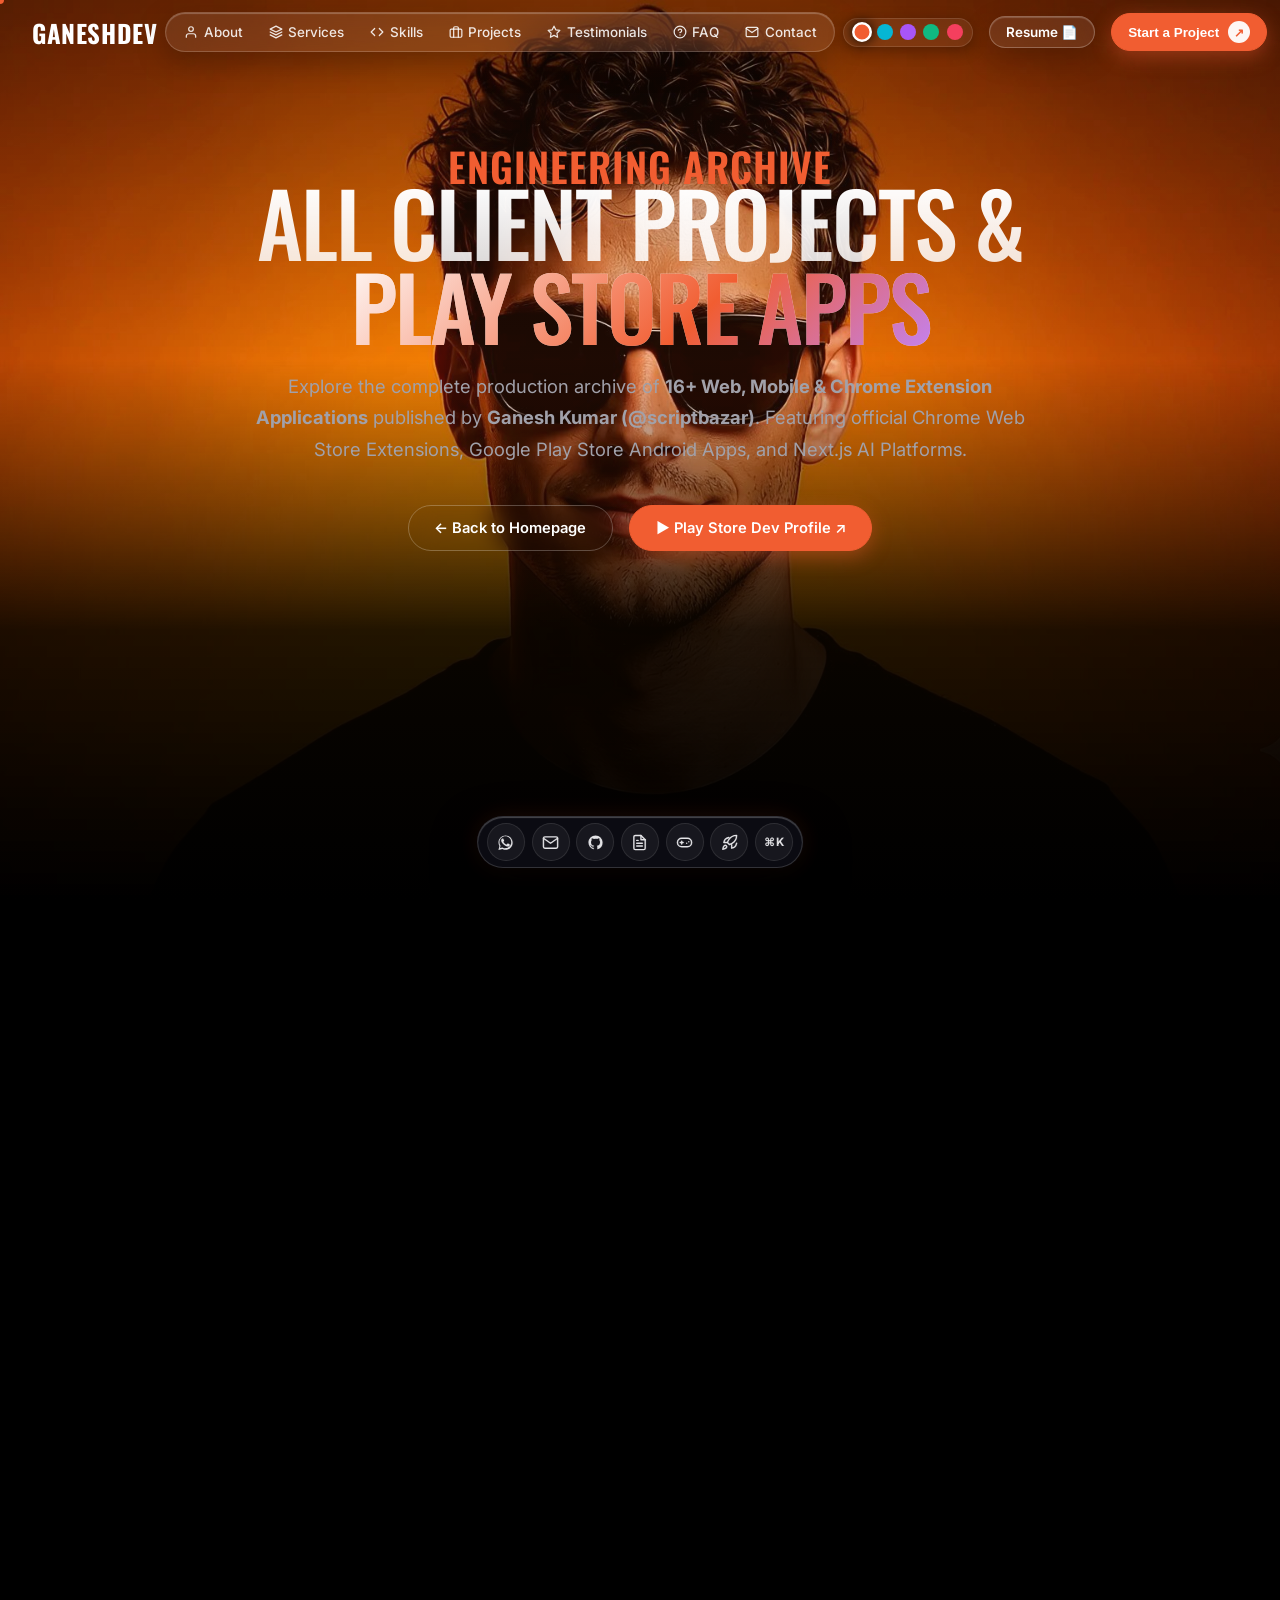
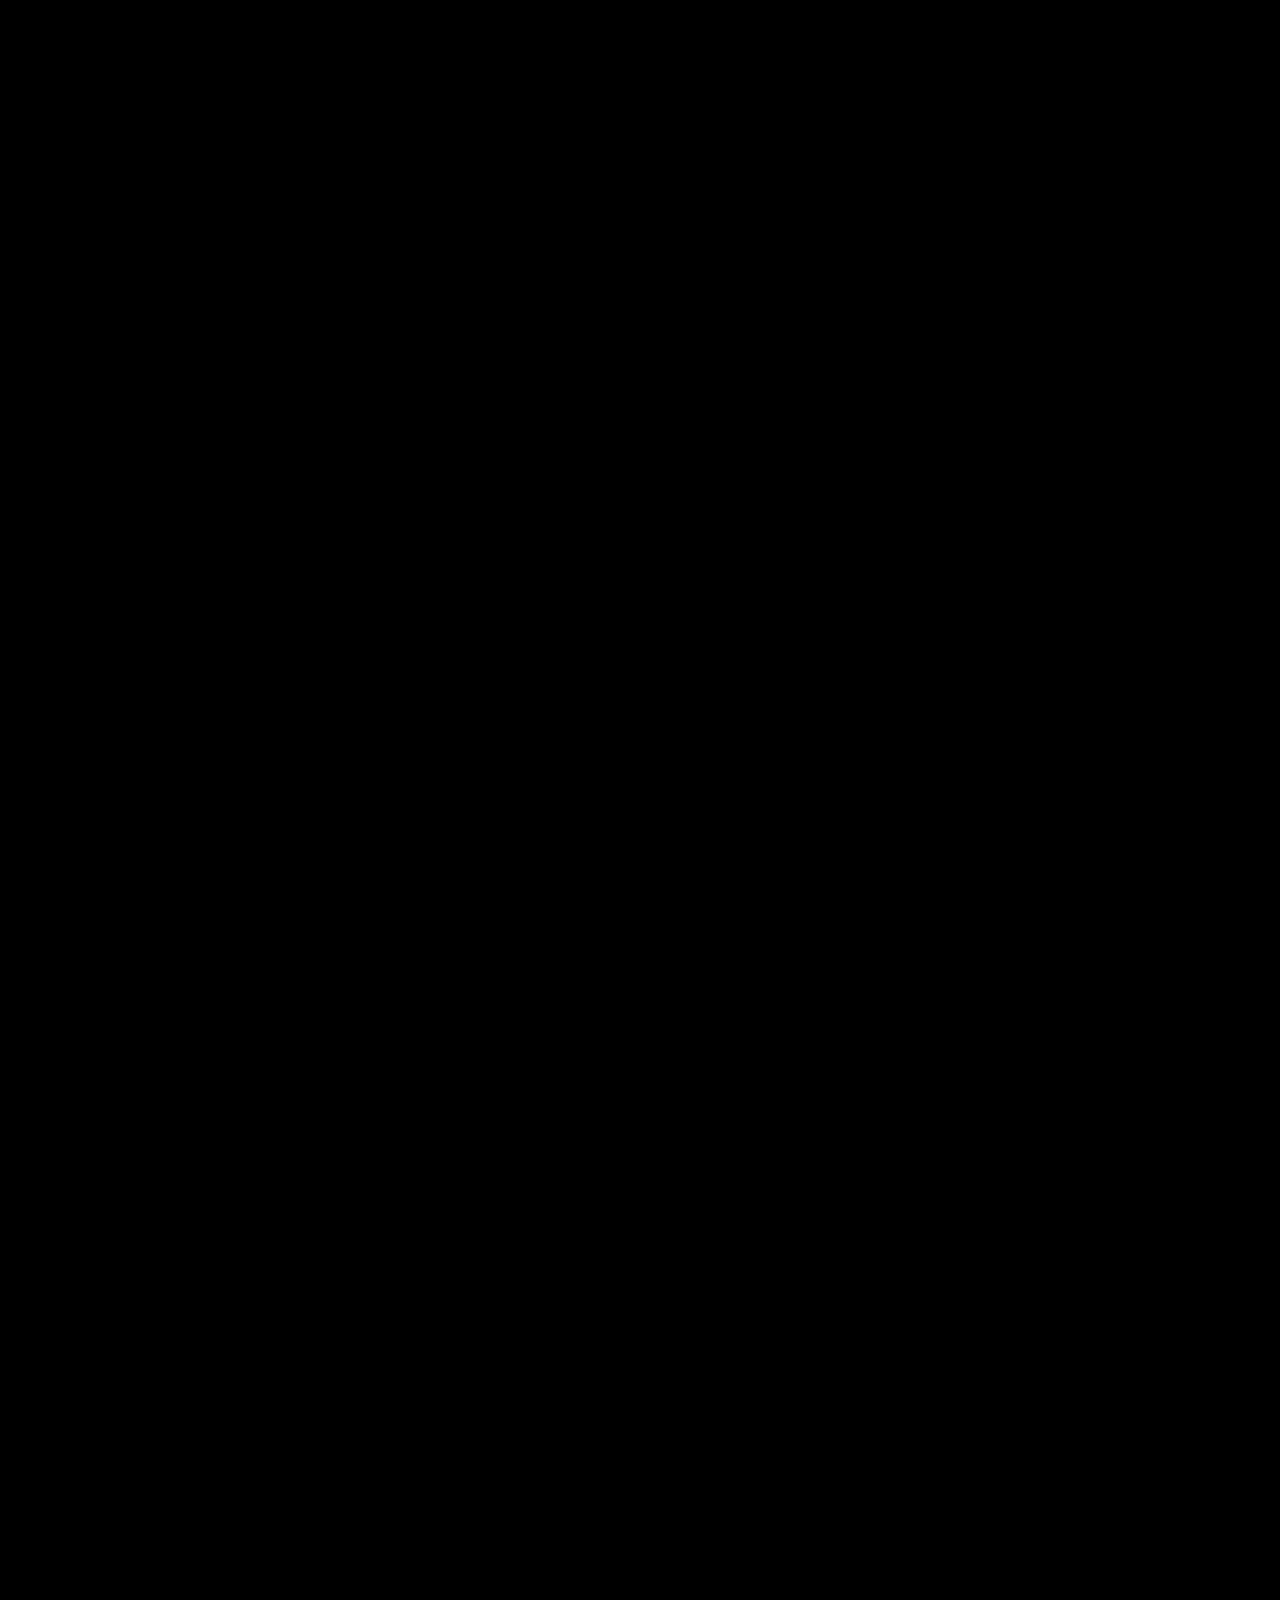
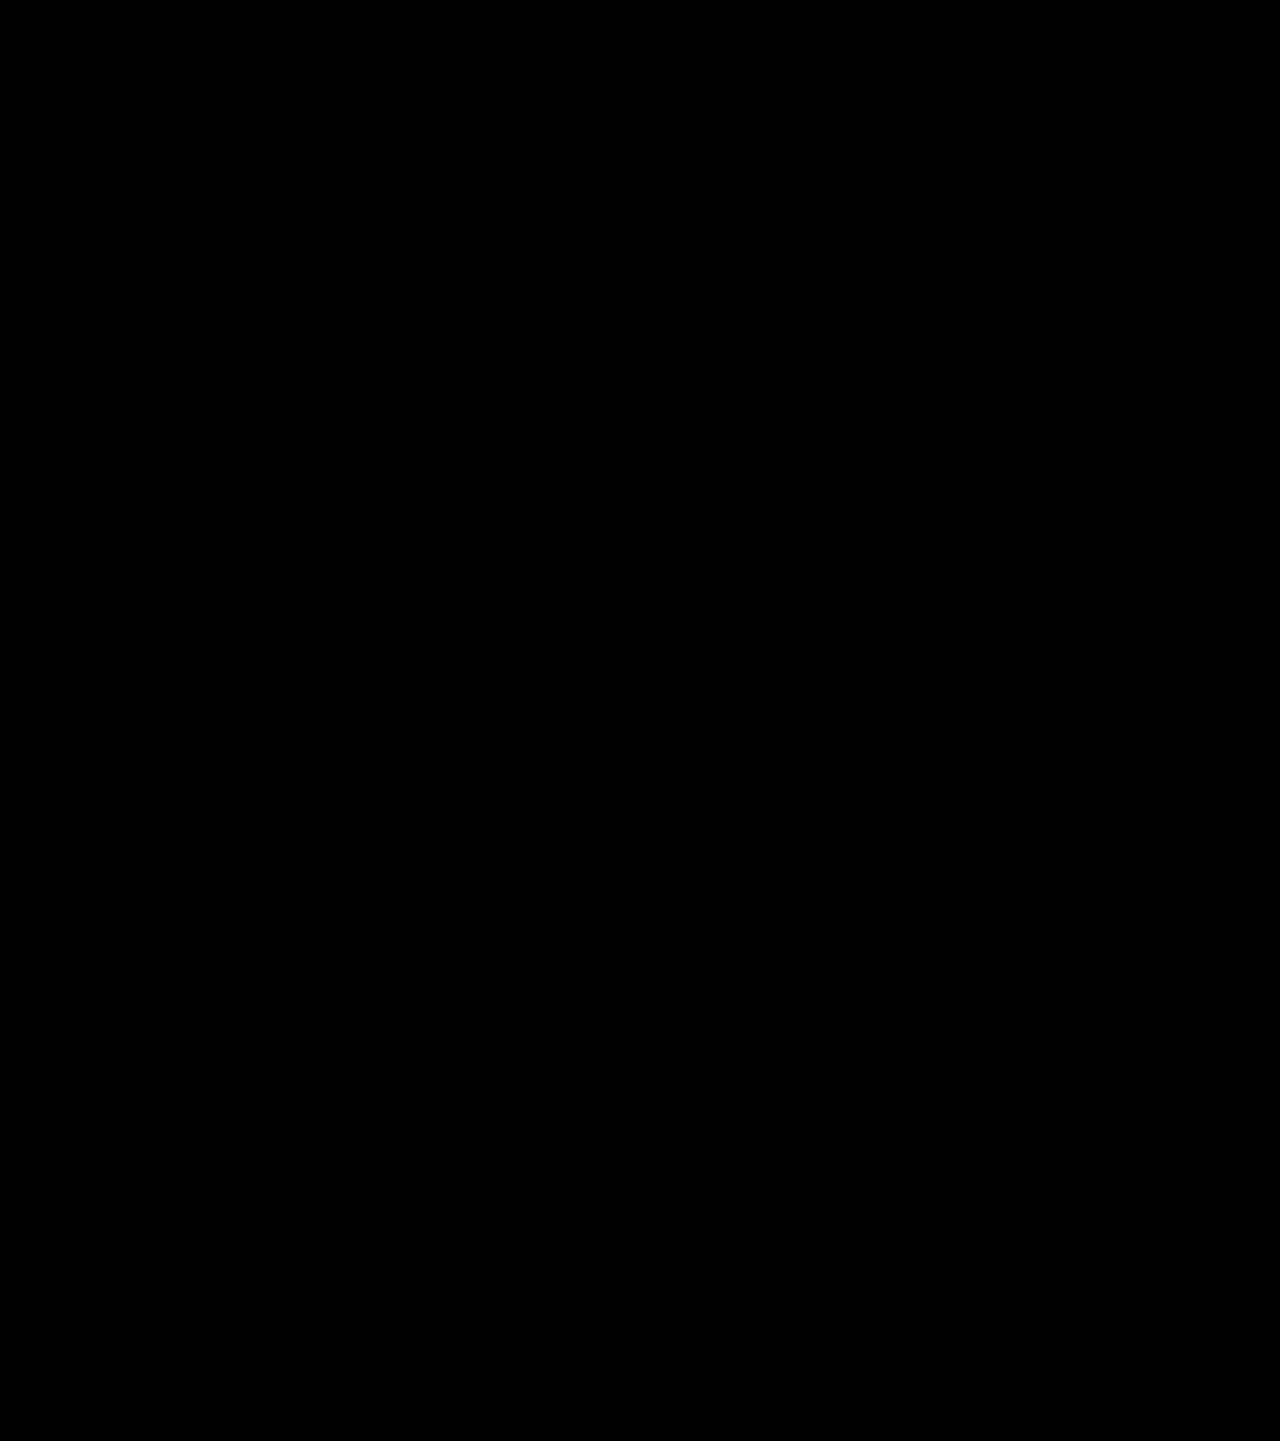
==== commit 1fe60e05: "refactor(navbar): remove sound toggle button from navbar and cmd-k palette" ====
--- a/projects.html
+++ b/projects.html
@@ -84,9 +84,6 @@
                     <button class="theme-dot" data-theme="green" style="background:#10b981;" title="Emerald Theme" aria-label="Emerald Theme"></button>
                     <button class="theme-dot" data-theme="rose" style="background:#f43f5e;" title="Rose Theme" aria-label="Rose Theme"></button>
                 </div>
-                <button class="sound-toggle-btn magnetic-btn" id="sound-toggle-btn" title="Toggle Sound FX (Web Audio)" aria-label="Toggle Sound Effects">
-                    <span class="sound-icon">🔊</span>
-                </button>
                 <a href="#resume" class="btn btn-outline magnetic-btn" id="resume-btn">Resume 📄</a>
                 <button class="btn btn-primary open-modal-btn magnetic-btn">Start a Project <span class="arrow">↗</span></button>
                 <button class="hamburger-btn" id="hamburger-btn" aria-label="Toggle Mobile Navigation">
@@ -857,15 +854,6 @@
                         <strong>Switch Theme: Rose Gold</strong>
                         <span>Luxury Warm Crimson Accent</span>
                     </div>
-                    <kbd>↵</kbd>
-                </div>
-                <div class="cmd-k-option" data-action="toggle-sound">
-                    <span class="opt-icon">🔊</span>
-                    <div class="opt-text">
-                        <strong>Toggle Sound FX & Audio Synthesizer</strong>
-                        <span>Enable / Mute interactive audio cues</span>
-                    </div>
-                    <kbd>↵</kbd>
                 </div>
 
                 <div class="cmd-k-category-header">📬 Quick Contact & Socials</div>
--- a/style.css
+++ b/style.css
@@ -2843,49 +2843,7 @@
    ULTRA-PREMIUM NEW FEATURES CSS
 ====================================================== */
 
-/* 1. Accent Color Switcher & Sound Toggle */
-.sound-toggle-btn {
-    position: relative;
-    width: 38px;
-    height: 38px;
-    border-radius: 50%;
-    background: rgba(255, 255, 255, 0.07);
-    border: 1px solid rgba(255, 255, 255, 0.16);
-    color: #fff;
-    display: inline-flex;
-    align-items: center;
-    justify-content: center;
-    cursor: pointer;
-    font-size: 0.95rem;
-    transition: all 0.28s cubic-bezier(0.16, 1, 0.3, 1);
-    backdrop-filter: blur(14px);
-    -webkit-backdrop-filter: blur(14px);
-    flex-shrink: 0;
-    user-select: none;
-}
-
-.sound-toggle-btn:hover {
-    background: rgba(255, 255, 255, 0.16);
-    transform: scale(1.12);
-    border-color: var(--theme-primary, #f15d31);
-    box-shadow: 0 0 18px var(--theme-glow, rgba(241, 93, 49, 0.45));
-}
-
-.sound-toggle-btn:active {
-    transform: scale(0.92);
-}
-
-.sound-toggle-btn.muted {
-    opacity: 0.65;
-    border-color: rgba(255, 255, 255, 0.1);
-    background: rgba(255, 255, 255, 0.03);
-}
-
-.sound-toggle-btn.muted:hover {
-    opacity: 1;
-    border-color: #ef4444;
-    box-shadow: 0 0 15px rgba(239, 68, 68, 0.4);
-}
+/* 1. Accent Color Switcher */
 
 .accent-switcher {
     display: inline-flex;
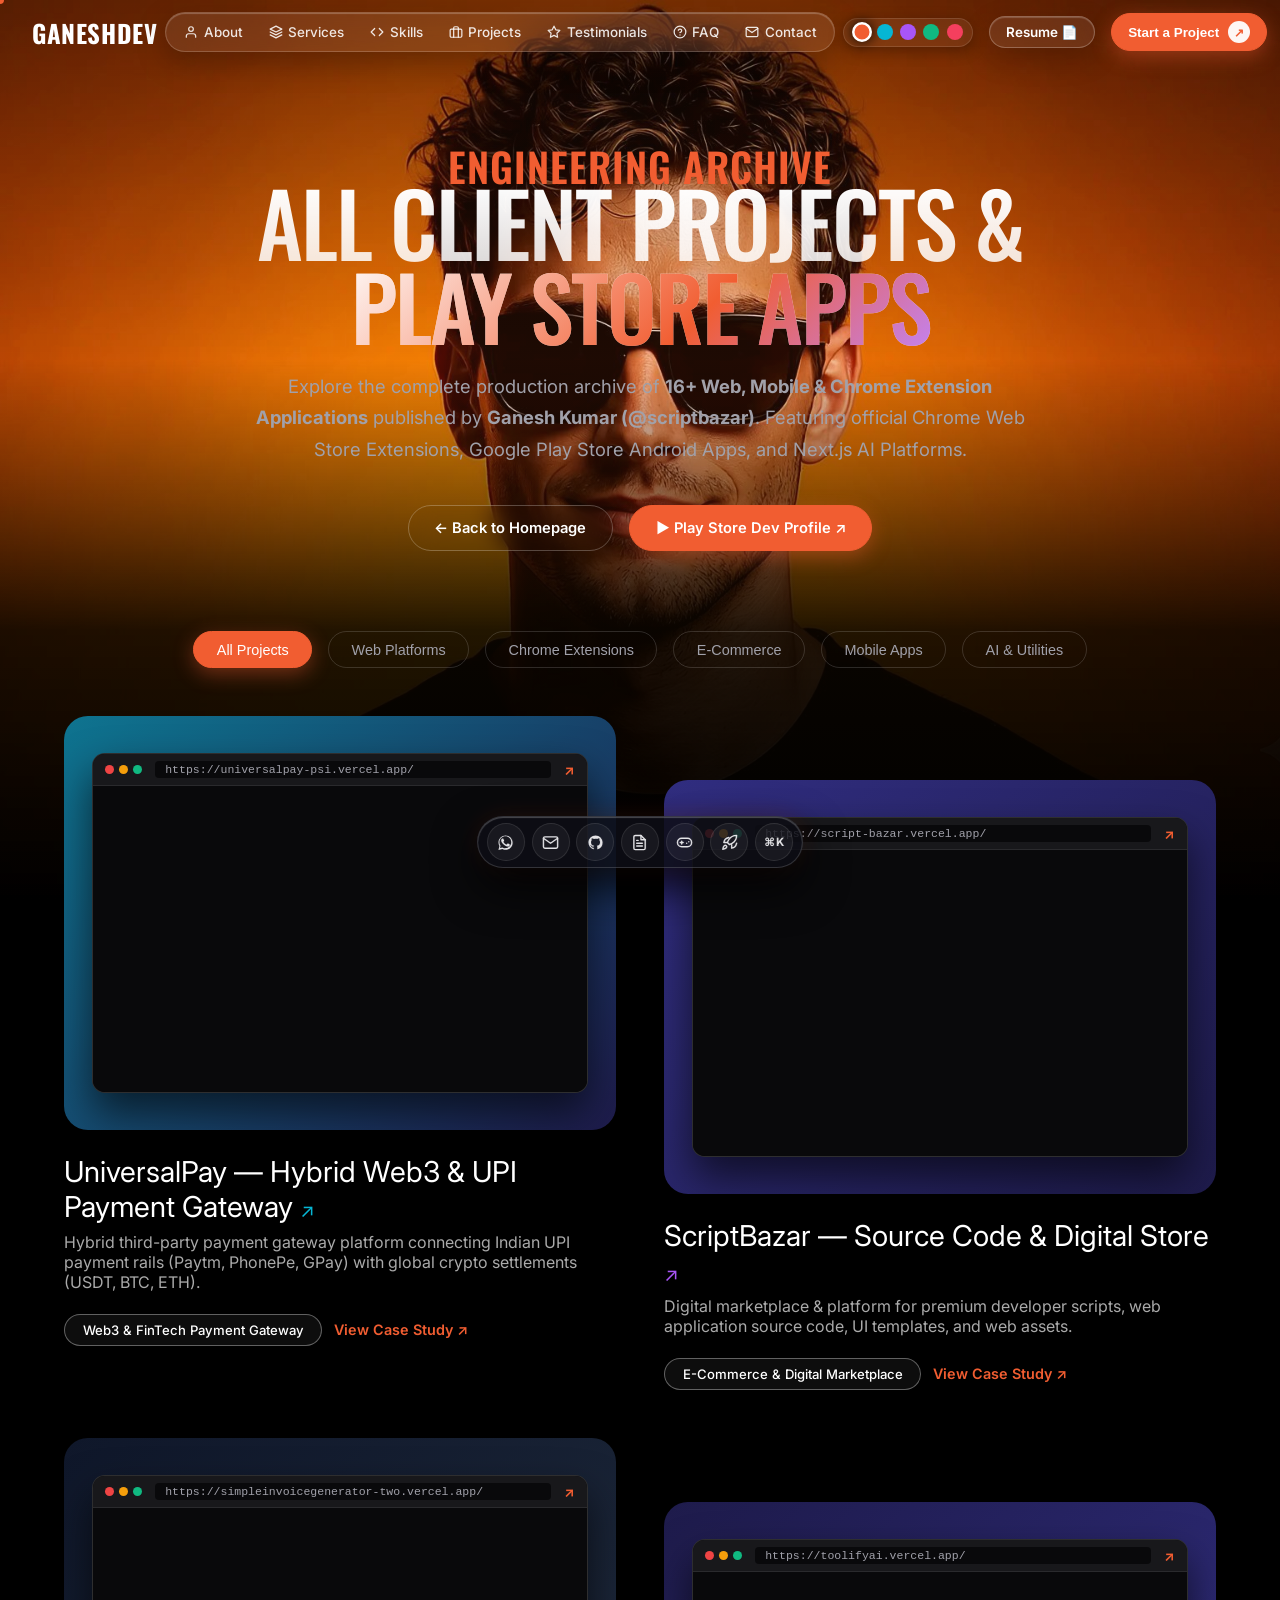
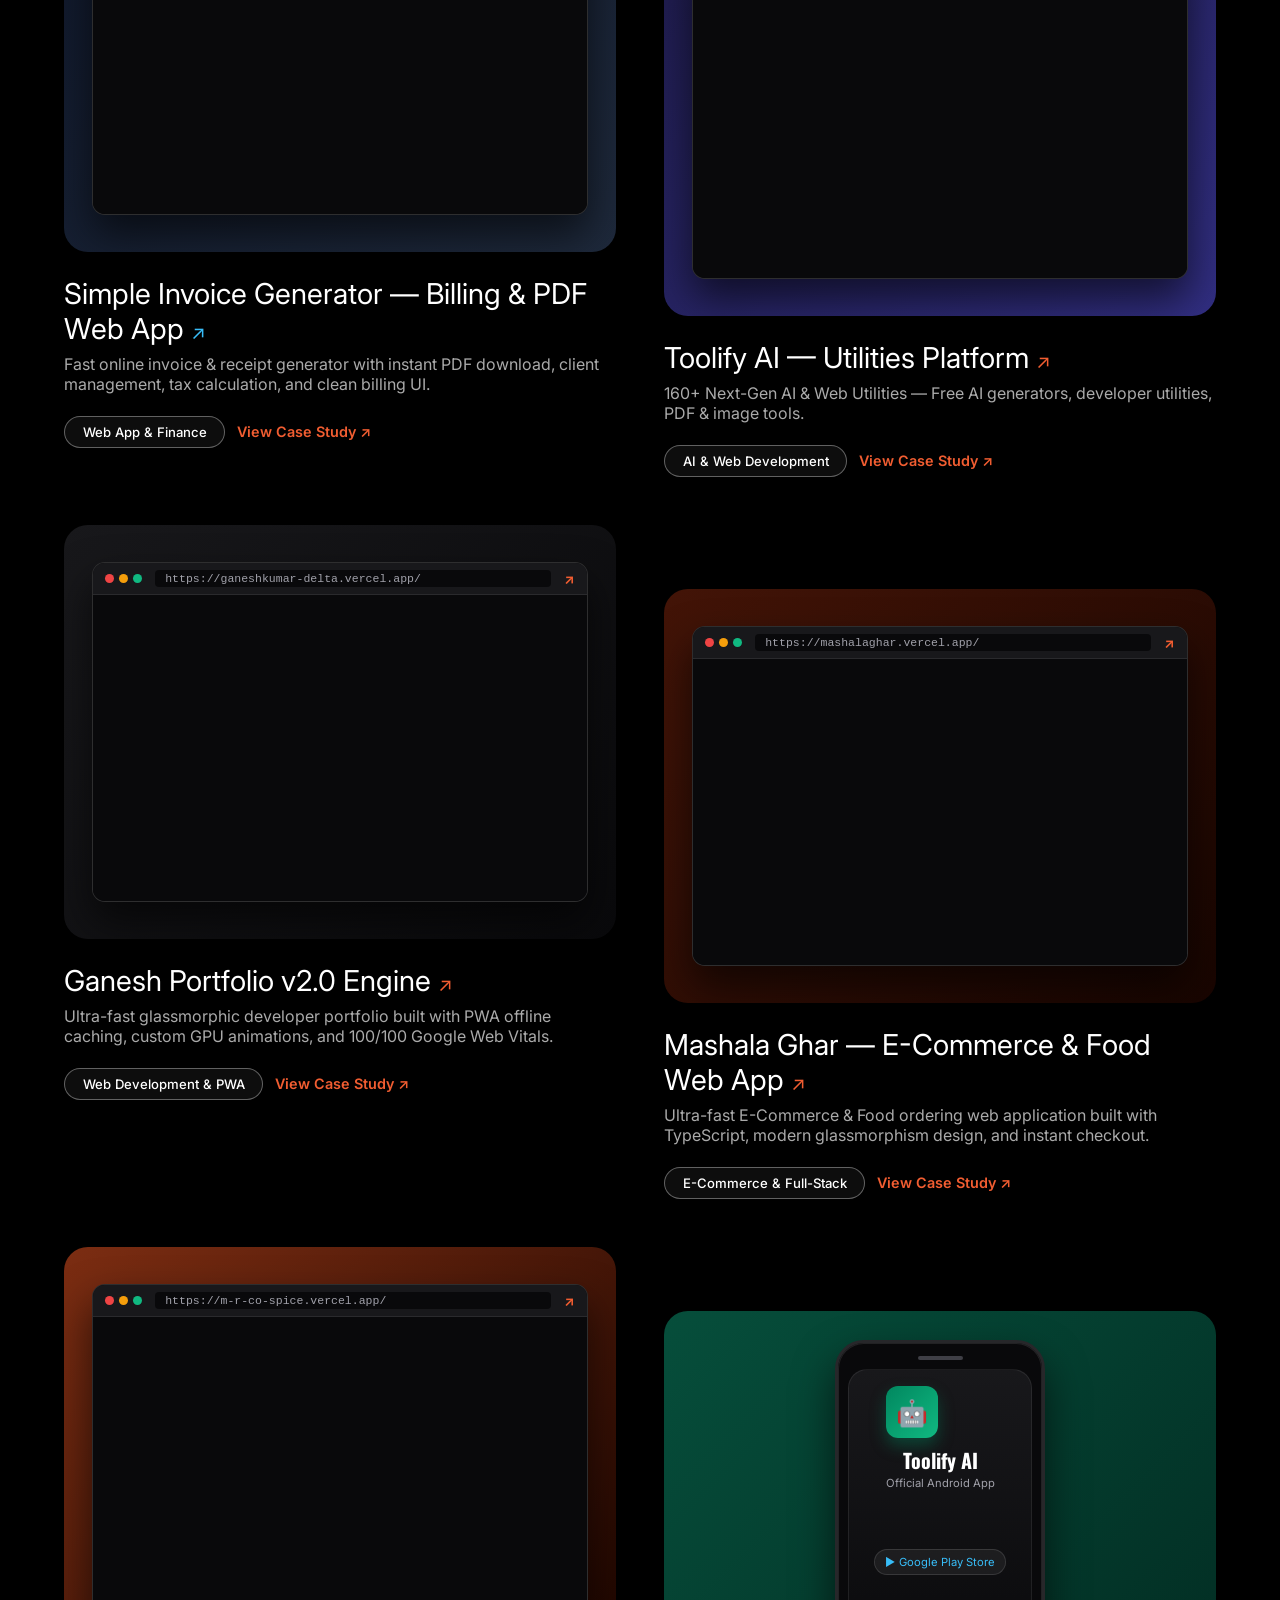
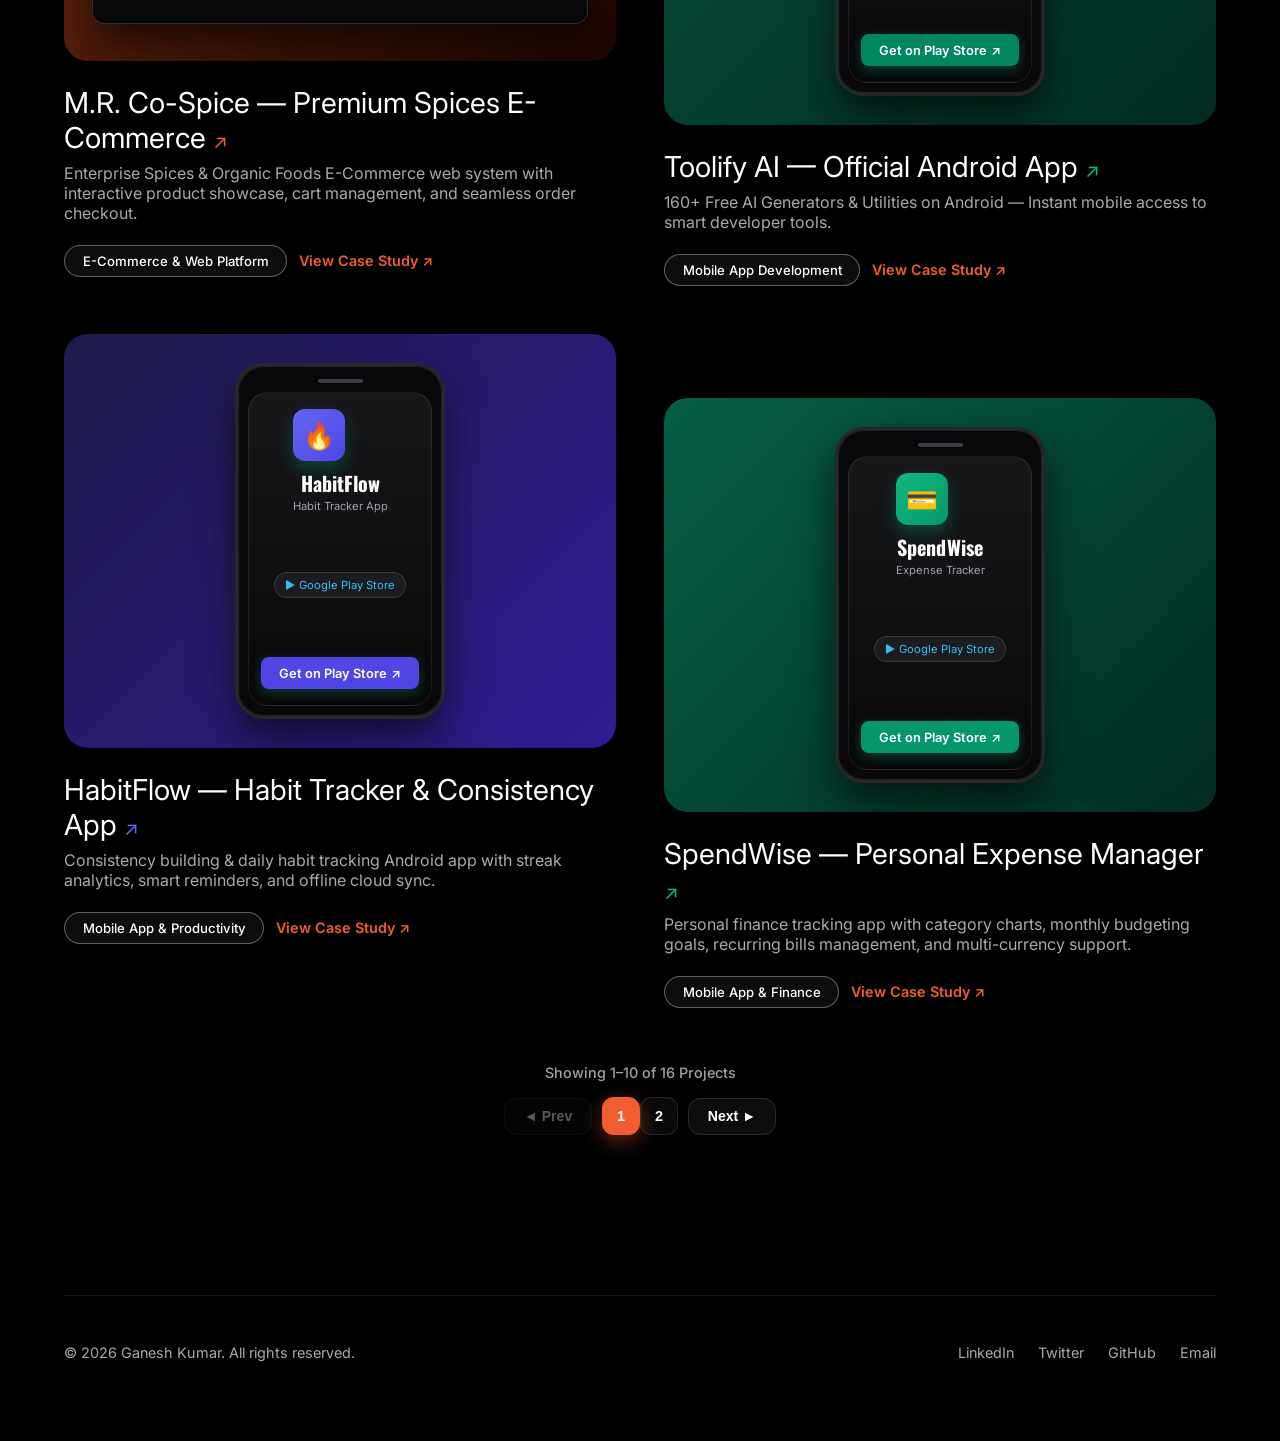
==== commit cbf2901d: "Add Google Search Console verification meta tag" ====
--- a/projects.html
+++ b/projects.html
@@ -4,6 +4,7 @@
     <meta charset="UTF-8">
     <meta name="viewport" content="width=device-width, initial-scale=1.0">
     <meta http-equiv="Content-Security-Policy" content="upgrade-insecure-requests">
+    <meta name="google-site-verification" content="fCUokEURFoSELY1gdKFz7D7YdriBVTGht4swskjSfJM">
     <meta name="theme-color" content="#f15d31">
     <title>All Projects & Engineering Archive — Ganesh Kumar | Full-Stack & UI/UX Specialist</title>
     
